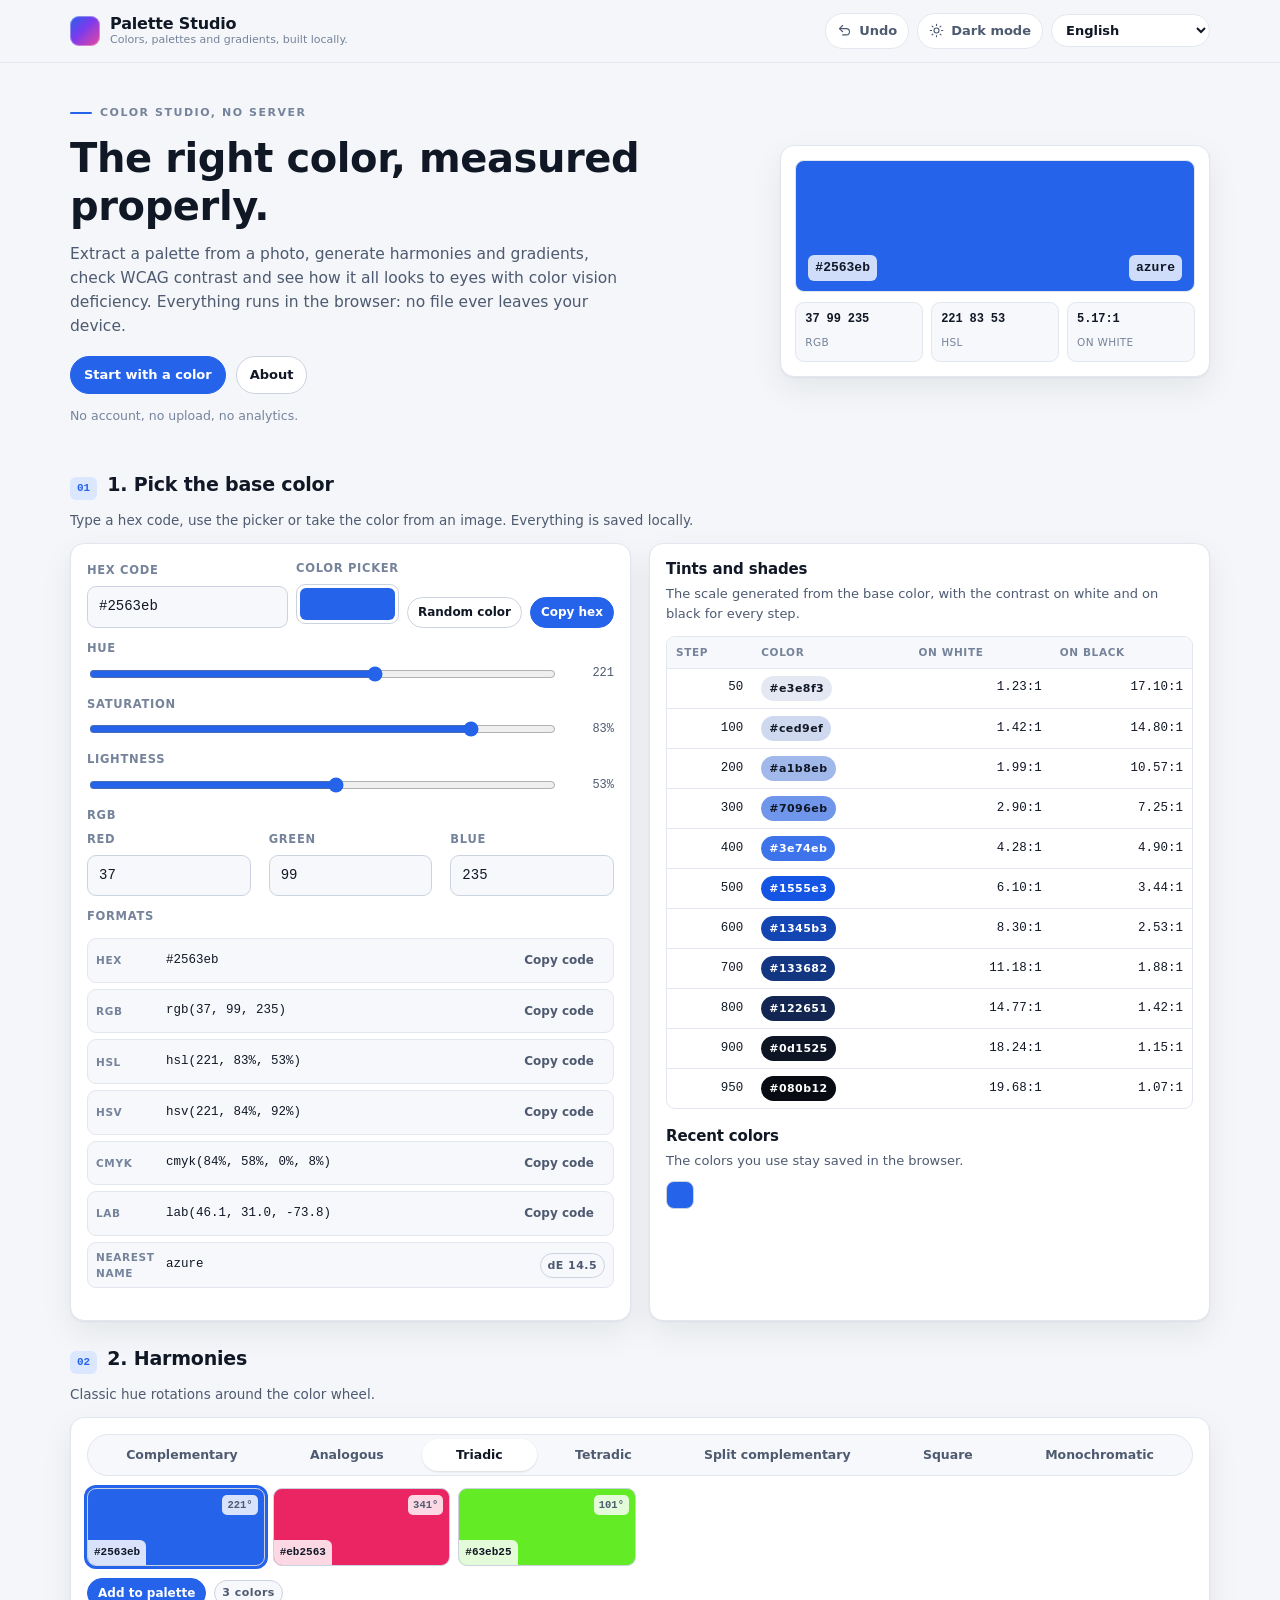
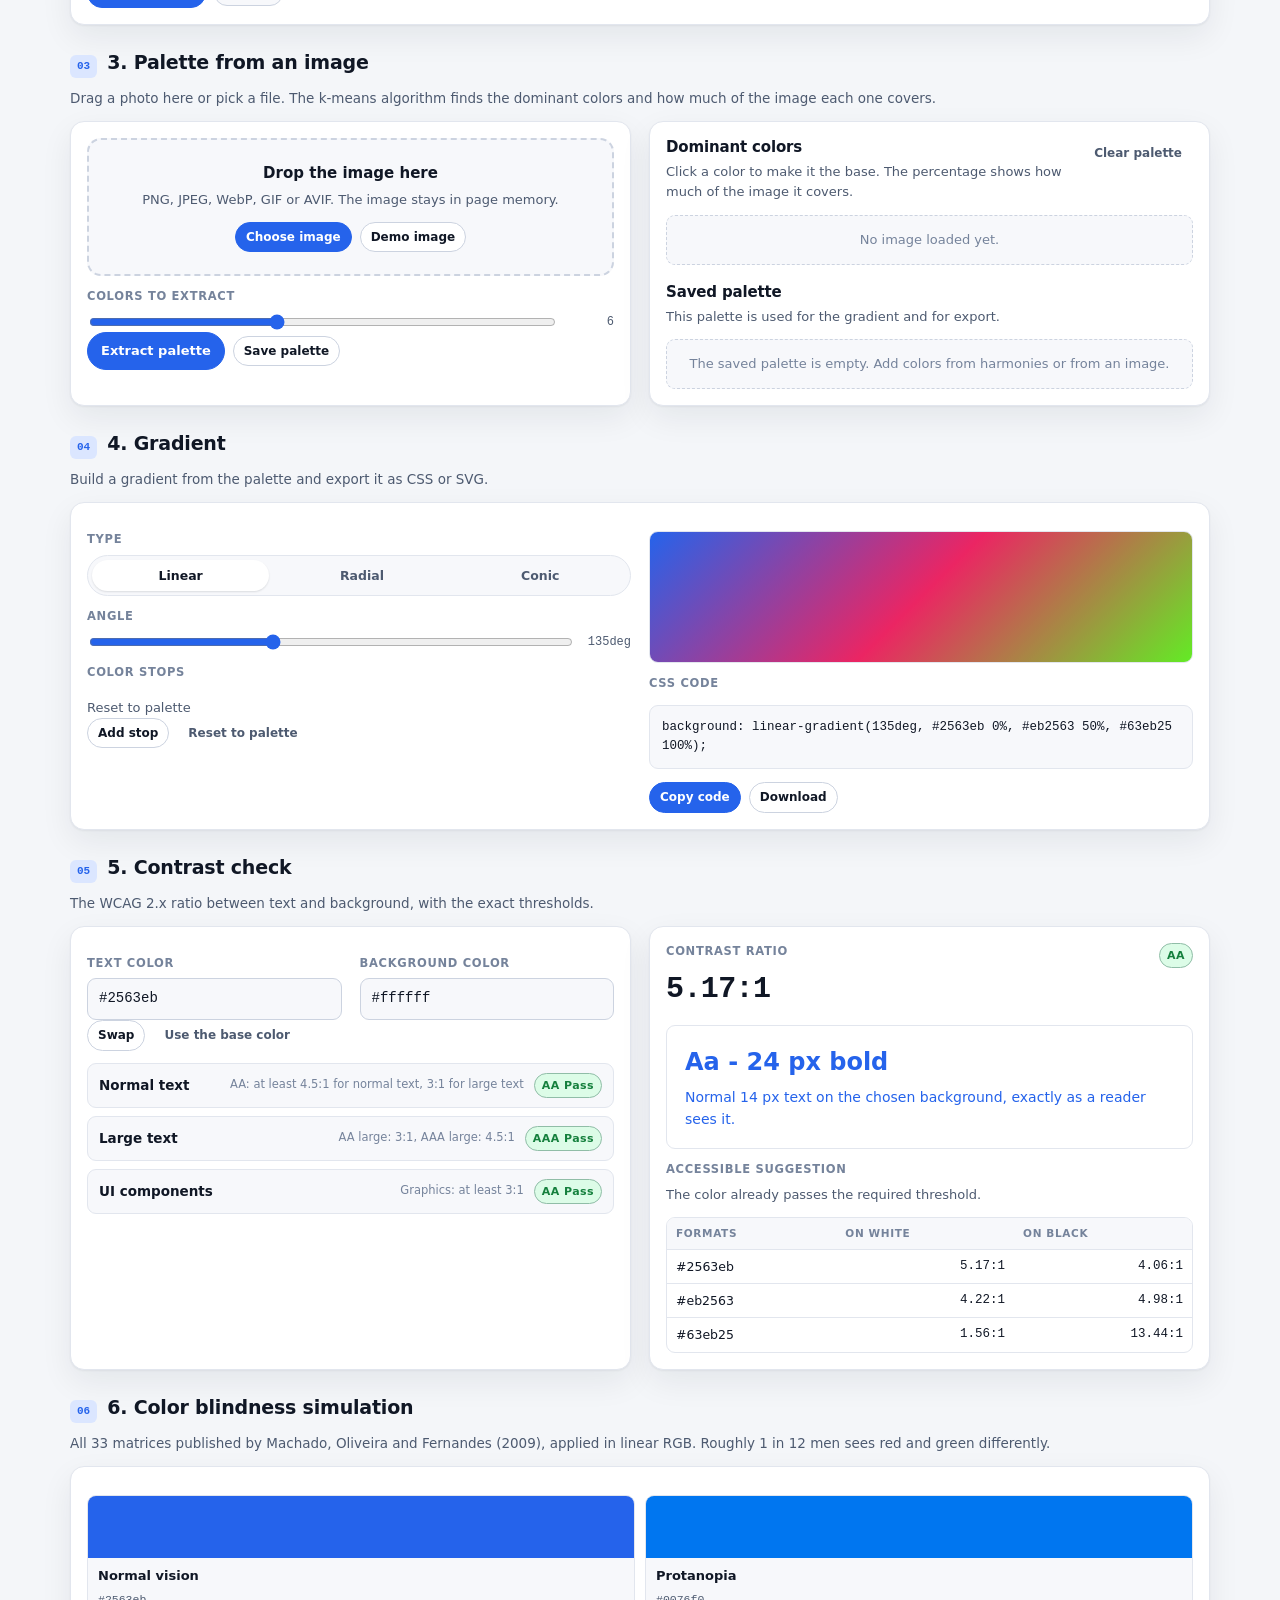
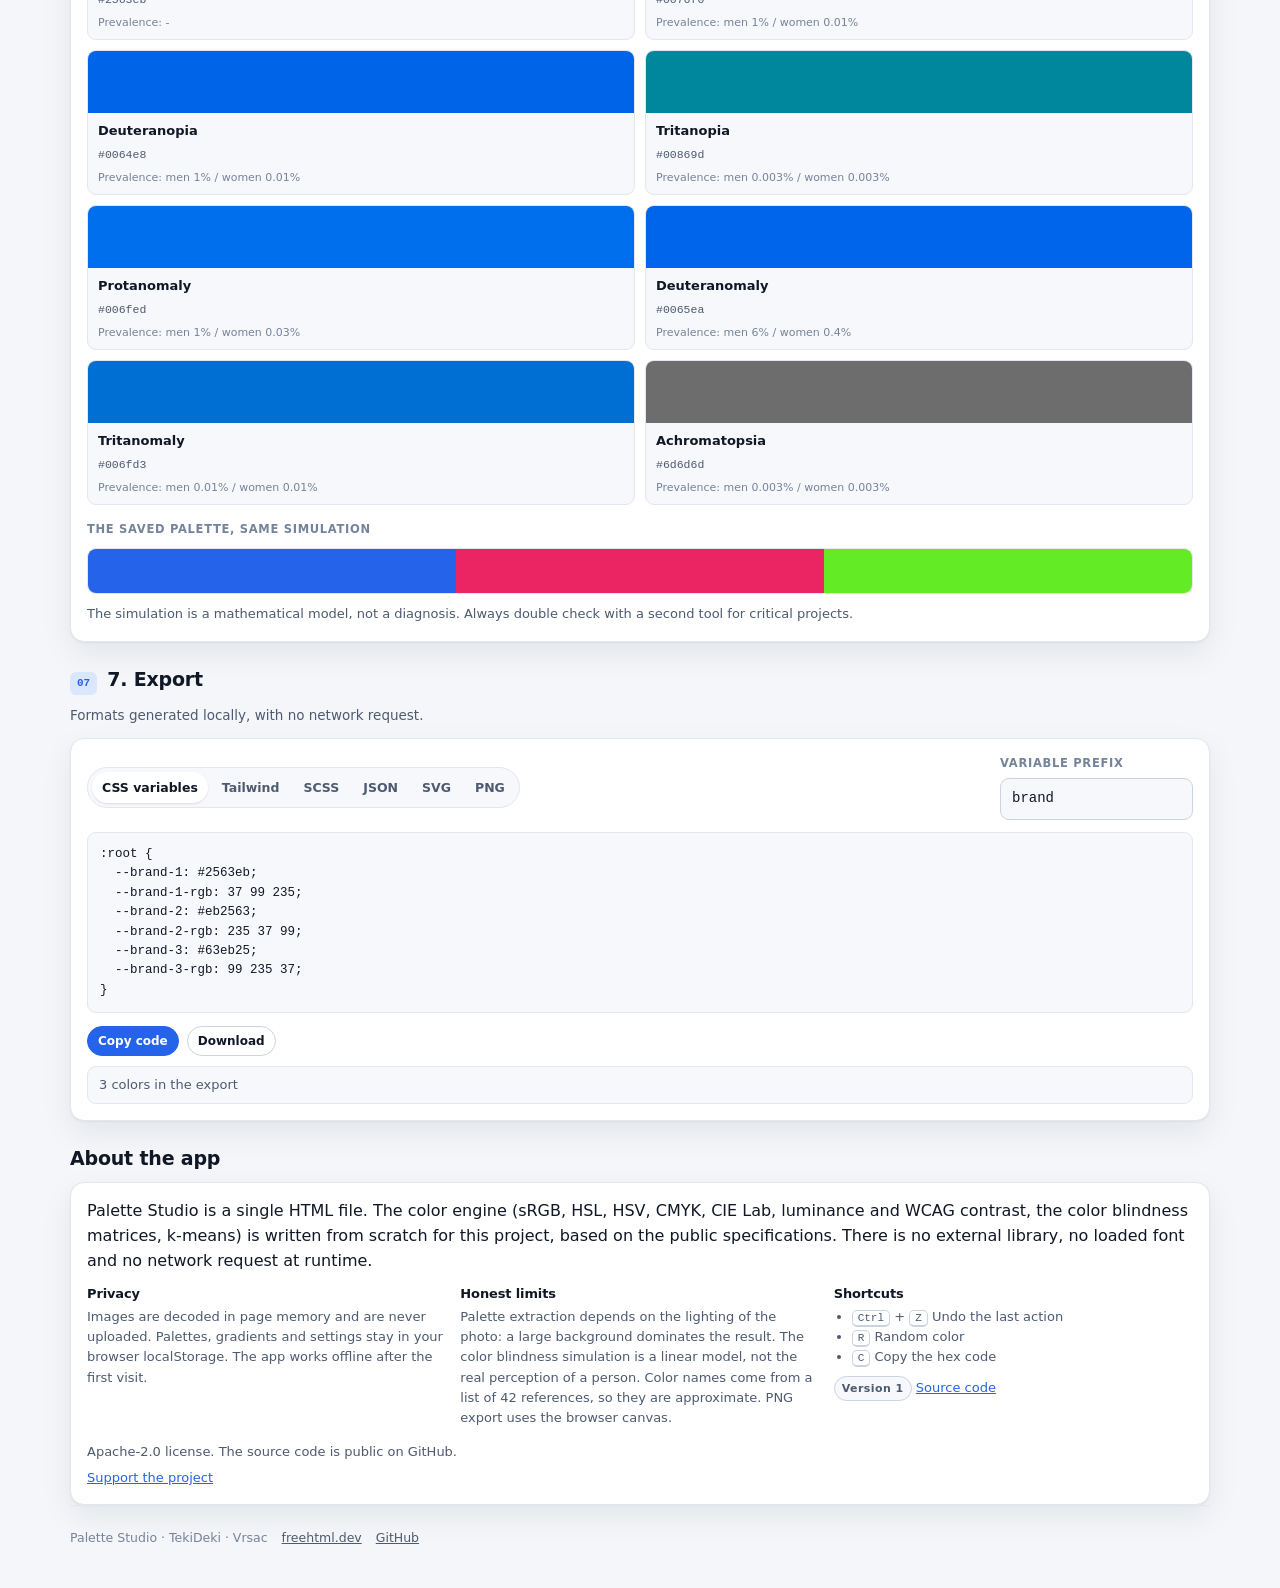
==== index.html @ e8753753 "Palette Studio: colour studio in a single HTML file Palette extraction from an image (seeded k-means" ====
<!doctype html>
<html lang="ro" class="theme-light">
<head>
<meta charset="utf-8">
<meta name="viewport" content="width=device-width, initial-scale=1">
<meta name="theme-color" content="#2563eb">
<meta name="color-scheme" content="light dark">
<meta name="description" content="Studio de culori offline: extragi paleta dintr-o fotografie, generezi armonii si gradiente, verifici contrastul WCAG si simulezi daltonismul. Nimic nu pleaca din browser.">
<meta name="author" content="Kristian Mario Miskovic (TekiDeki)">
<meta name="robots" content="index, follow">
<meta property="og:title" content="Palette Studio · TekiDeki">
<meta property="og:description" content="Palete din imagini, armonii, gradiente, contrast WCAG si simulare de daltonism. Un singur fisier HTML, fara server.">
<meta property="og:type" content="website">
<meta property="og:url" content="https://tekideki.github.io/Palette-Studio/">
<link rel="canonical" href="https://tekideki.github.io/Palette-Studio/">
<link rel="alternate" hreflang="ro" href="https://tekideki.github.io/Palette-Studio/?lang=ro">
<link rel="alternate" hreflang="en" href="https://tekideki.github.io/Palette-Studio/?lang=en">
<link rel="alternate" hreflang="sr-Latn" href="https://tekideki.github.io/Palette-Studio/?lang=sr-Latn">
<link rel="alternate" hreflang="sr-Cyrl" href="https://tekideki.github.io/Palette-Studio/?lang=sr-Cyrl">
<link rel="alternate" hreflang="x-default" href="https://tekideki.github.io/Palette-Studio/">
<link rel="manifest" href="manifest.json">
<link rel="icon" href="favicon.ico">
<link rel="apple-touch-icon" href="apple-touch-icon.png">
<title>Palette Studio · TekiDeki</title>
<style>/* Palette Studio · TekiDeki - styles
 * SPDX-License-Identifier: Apache-2.0
 * Copyright 2026 Kristian Mario Miskovic (TekiDeki)
 * No external font, no icon font, no CDN. Everything below is local.
 */

:root {
  --bg: #f4f6f9;
  --bg-alt: #ffffff;
  --panel: #ffffff;
  --panel-soft: #f7f8fb;
  --line: #e2e6ee;
  --line-strong: #ccd3e0;
  --text: #101725;
  --text-soft: #4d5a70;
  --text-muted: #75839b;
  --accent: #2563eb;
  --accent-soft: #dbe6ff;
  --accent-text: #ffffff;
  --ok: #15803d;
  --ok-bg: #dcfce7;
  --bad: #b91c1c;
  --bad-bg: #fee2e2;
  --warn: #92400e;
  --warn-bg: #fef3c7;
  --shadow: 0 1px 2px rgba(16, 23, 37, 0.05), 0 12px 32px rgba(16, 23, 37, 0.07);
  --radius: 14px;
  --radius-sm: 9px;
  --mono: ui-monospace, SFMono-Regular, Menlo, Consolas, "Liberation Mono", monospace;
  --checker: conic-gradient(#e9ecf2 25%, #ffffff 0 50%, #e9ecf2 0 75%, #ffffff 0);
  color-scheme: light;
}

.theme-dark {
  --bg: #0b1120;
  --bg-alt: #101728;
  --panel: #131c30;
  --panel-soft: #0f1729;
  --line: #23304a;
  --line-strong: #33415f;
  --text: #e9edf6;
  --text-soft: #b3bed2;
  --text-muted: #8894ab;
  --accent: #5b8bff;
  --accent-soft: #1d2b4d;
  --accent-text: #08101f;
  --ok: #4ade80;
  --ok-bg: #12291c;
  --bad: #fca5a5;
  --bad-bg: #31151a;
  --warn: #fcd34d;
  --warn-bg: #2c2313;
  --shadow: 0 1px 2px rgba(0, 0, 0, 0.4), 0 16px 40px rgba(0, 0, 0, 0.35);
  --checker: conic-gradient(#1c2438 25%, #232d45 0 50%, #1c2438 0 75%, #232d45 0);
  color-scheme: dark;
}

* { box-sizing: border-box; }

/* A bare [hidden] loses against any component rule that sets display, so the
 * attribute is made authoritative once, globally. */
[hidden] { display: none !important; }

html { scroll-behavior: smooth; }

body {
  margin: 0;
  background: var(--bg);
  color: var(--text);
  font-family: system-ui, -apple-system, "Segoe UI", Roboto, "Helvetica Neue", Arial, sans-serif;
  font-size: 16px;
  line-height: 1.55;
  -webkit-text-size-adjust: 100%;
}

h1, h2, h3, h4 { margin: 0; line-height: 1.2; letter-spacing: -0.01em; }

p { margin: 0; }

button, input, select, textarea { font: inherit; color: inherit; }

a { color: var(--accent); }

:focus-visible {
  outline: 3px solid var(--accent);
  outline-offset: 2px;
  border-radius: 6px;
}

.skip-link {
  position: absolute;
  left: -9999px;
  top: 0;
  z-index: 20;
  padding: 10px 16px;
  background: var(--accent);
  color: var(--accent-text);
  border-radius: 0 0 10px 0;
  text-decoration: none;
}

.skip-link:focus { left: 0; }

.wrap {
  width: 100%;
  max-width: 1180px;
  margin: 0 auto;
  padding: 0 20px;
}

/* ------------------------------------------------------------------ header */

.topbar {
  position: sticky;
  top: 0;
  z-index: 10;
  background: color-mix(in srgb, var(--bg) 88%, transparent);
  backdrop-filter: blur(10px);
  border-bottom: 1px solid var(--line);
}

.topbar-inner {
  display: flex;
  align-items: center;
  gap: 16px;
  min-height: 62px;
  padding: 10px 20px;
  max-width: 1180px;
  margin: 0 auto;
}

.brand {
  display: flex;
  align-items: center;
  gap: 10px;
  font-weight: 700;
  color: var(--text);
  text-decoration: none;
  letter-spacing: -0.01em;
}

.brand-mark {
  width: 30px;
  height: 30px;
  border-radius: 9px;
  background: linear-gradient(135deg, #2563eb, #7c3aed 45%, #ec4899);
  box-shadow: inset 0 0 0 1px rgba(255, 255, 255, 0.35);
  flex: none;
}

.brand-mark svg { display: none; }

.brand-text { display: flex; flex-direction: column; line-height: 1.15; }

.brand-tagline {
  font-size: 11px;
  font-weight: 500;
  color: var(--text-muted);
  letter-spacing: 0;
}

.topbar-actions {
  margin-left: auto;
  display: flex;
  align-items: center;
  gap: 8px;
  flex-wrap: wrap;
  justify-content: flex-end;
}

.icon-btn {
  display: inline-flex;
  align-items: center;
  gap: 7px;
  padding: 7px 11px;
  border: 1px solid var(--line);
  border-radius: 999px;
  background: var(--panel);
  cursor: pointer;
  font-size: 13px;
  font-weight: 600;
  color: var(--text-soft);
}

.icon-btn:hover { border-color: var(--line-strong); color: var(--text); }

.icon-btn svg { width: 15px; height: 15px; fill: none; stroke: currentColor; stroke-width: 1.8; stroke-linecap: round; stroke-linejoin: round; }

.theme-sun { display: none; }
.theme-moon { display: block; }
.theme-light .theme-sun { display: block; }
.theme-light .theme-moon { display: none; }

select, .select {
  padding: 7px 10px;
  border: 1px solid var(--line);
  border-radius: 999px;
  background: var(--panel);
  font-size: 13px;
  font-weight: 600;
  cursor: pointer;
}

/* -------------------------------------------------------------------- hero */

.hero {
  display: grid;
  grid-template-columns: minmax(0, 1.35fr) minmax(0, 0.85fr);
  gap: 28px;
  align-items: center;
  padding: 34px 0 22px;
}

.eyebrow {
  display: inline-flex;
  align-items: center;
  gap: 8px;
  font-size: 11px;
  font-weight: 700;
  letter-spacing: 0.14em;
  color: var(--text-muted);
  margin-bottom: 12px;
}

.eyebrow::before {
  content: "";
  width: 22px;
  height: 2px;
  border-radius: 2px;
  background: var(--accent);
}

.hero h1 { font-size: clamp(26px, 4vw, 40px); font-weight: 800; }

.hero-lede {
  margin-top: 12px;
  color: var(--text-soft);
  max-width: 56ch;
  font-size: 15.5px;
}

.hero-actions { margin-top: 18px; display: flex; gap: 10px; flex-wrap: wrap; }

.hero-note {
  margin-top: 12px;
  font-size: 12.5px;
  color: var(--text-muted);
}

.hero-card {
  border: 1px solid var(--line);
  border-radius: var(--radius);
  background: var(--panel);
  box-shadow: var(--shadow);
  padding: 14px;
}

.hero-swatch {
  height: 132px;
  border-radius: var(--radius-sm);
  background: var(--current, #2563eb);
  border: 1px solid var(--line);
  display: flex;
  align-items: flex-end;
  justify-content: space-between;
  padding: 10px 12px;
  font-family: var(--mono);
  font-size: 13px;
  font-weight: 600;
}

.hero-swatch span {
  background: color-mix(in srgb, var(--bg-alt) 78%, transparent);
  color: var(--text);
  padding: 3px 7px;
  border-radius: 6px;
}

.hero-meta {
  display: grid;
  grid-template-columns: repeat(3, minmax(0, 1fr));
  gap: 8px;
  margin-top: 10px;
}

.hero-meta div {
  border: 1px solid var(--line);
  border-radius: var(--radius-sm);
  background: var(--panel-soft);
  padding: 7px 9px;
}

.hero-meta b {
  display: block;
  font-family: var(--mono);
  font-size: 12px;
  white-space: nowrap;
  overflow: hidden;
  text-overflow: ellipsis;
  letter-spacing: -0.01em;
}

.hero-meta span { font-size: 10.5px; color: var(--text-muted); letter-spacing: 0.03em; text-transform: uppercase; }

/* ------------------------------------------------------------------ layout */

main { padding-bottom: 60px; }

.section-head {
  display: flex;
  align-items: baseline;
  gap: 10px;
  flex-wrap: wrap;
  margin: 26px 0 12px;
}

.section-head h2 { font-size: 19px; font-weight: 800; }

.section-head .step {
  font-family: var(--mono);
  font-size: 11px;
  font-weight: 700;
  color: var(--accent);
  background: var(--accent-soft);
  border-radius: 6px;
  padding: 3px 7px;
}

.section-head p { width: 100%; color: var(--text-soft); font-size: 13.5px; }

.grid { display: grid; gap: 18px; }

.grid-2 { grid-template-columns: repeat(2, minmax(0, 1fr)); }

.grid-3 { grid-template-columns: repeat(3, minmax(0, 1fr)); }

.panel {
  background: var(--panel);
  border: 1px solid var(--line);
  border-radius: var(--radius);
  box-shadow: var(--shadow);
  padding: 16px;
}

.panel h3 { font-size: 15px; font-weight: 800; }

.hint { color: var(--text-soft); font-size: 13px; margin-top: 6px; }

.panel-head {
  display: flex;
  align-items: flex-start;
  justify-content: space-between;
  gap: 12px;
  margin-bottom: 10px;
}

/* ---------------------------------------------------------------- controls */

.field { margin-top: 12px; }

.field-label {
  display: block;
  font-size: 11.5px;
  font-weight: 700;
  letter-spacing: 0.06em;
  text-transform: uppercase;
  color: var(--text-muted);
  margin-bottom: 6px;
}

.text-input {
  width: 100%;
  padding: 9px 11px;
  border: 1px solid var(--line-strong);
  border-radius: var(--radius-sm);
  background: var(--panel-soft);
  font-family: var(--mono);
  font-size: 14px;
}

.text-input.invalid { border-color: var(--bad); background: var(--bad-bg); }

.row { display: flex; gap: 8px; flex-wrap: wrap; align-items: center; }

.btn {
  display: inline-flex;
  align-items: center;
  justify-content: center;
  gap: 7px;
  padding: 8px 13px;
  border-radius: 999px;
  border: 1px solid var(--line-strong);
  background: var(--panel);
  color: var(--text);
  font-size: 13px;
  font-weight: 700;
  cursor: pointer;
  text-decoration: none;
  white-space: nowrap;
}

.btn:hover { border-color: var(--accent); color: var(--accent); }

.btn-primary { background: var(--accent); border-color: var(--accent); color: var(--accent-text); }

.btn-primary:hover { background: color-mix(in srgb, var(--accent) 88%, black); color: var(--accent-text); }

.btn-quiet { background: transparent; border-color: transparent; color: var(--text-soft); }

.btn-quiet:hover { background: var(--panel-soft); color: var(--text); }

.btn[disabled] { opacity: 0.45; cursor: not-allowed; }

.btn-sm { padding: 5px 10px; font-size: 12px; }

input[type="range"] {
  width: 100%;
  accent-color: var(--accent);
  cursor: pointer;
}

input[type="color"] {
  inline-size: 100%;
  block-size: 40px;
  padding: 0;
  border: 1px solid var(--line-strong);
  border-radius: var(--radius-sm);
  background: none;
  cursor: pointer;
}

input[type="color"]::-webkit-color-swatch-wrapper { padding: 3px; }
input[type="color"]::-webkit-color-swatch { border: none; border-radius: 6px; }

.range-row { display: grid; grid-template-columns: 1fr auto; gap: 8px; align-items: center; }

.range-value {
  font-family: var(--mono);
  font-size: 12px;
  color: var(--text-soft);
  min-width: 52px;
  text-align: right;
}

.segmented {
  display: flex;
  gap: 4px;
  padding: 4px;
  border: 1px solid var(--line);
  border-radius: 999px;
  background: var(--panel-soft);
  flex-wrap: wrap;
}

.segmented button {
  flex: 1 1 auto;
  padding: 6px 10px;
  border: none;
  border-radius: 999px;
  background: transparent;
  color: var(--text-soft);
  font-size: 12.5px;
  font-weight: 700;
  cursor: pointer;
  white-space: nowrap;
}

.segmented button[aria-pressed="true"] {
  background: var(--panel);
  color: var(--text);
  box-shadow: 0 1px 2px rgba(16, 23, 37, 0.12);
}

.theme-dark .segmented button[aria-pressed="true"] { background: var(--accent-soft); color: var(--accent); }

/* ------------------------------------------------------------------ colors */

.hex-row { display: grid; grid-template-columns: 1fr auto auto; gap: 8px; align-items: end; }

.chip-row { display: flex; flex-wrap: wrap; gap: 8px; margin-top: 12px; align-items: stretch; }

.swatch {
  position: relative;
  flex: 0 0 auto;
  width: calc((100% - 40px) / 6);
  min-width: 84px;
  min-height: 78px;
  border: 1px solid var(--line-strong);
  border-radius: var(--radius-sm);
  background: var(--swatch, #ccc);
  cursor: pointer;
  padding: 0;
  display: flex;
  flex-direction: column;
  justify-content: flex-end;
  text-align: left;
  overflow: hidden;
}

@media (max-width: 700px) {
  .swatch { width: calc((100% - 24px) / 4); min-width: 0; }
}

.swatch.is-active { box-shadow: 0 0 0 3px var(--accent); }

.swatch-label {
  font-family: var(--mono);
  font-size: 11px;
  font-weight: 700;
  padding: 4px 6px;
  background: color-mix(in srgb, var(--bg-alt) 82%, transparent);
  color: var(--text);
  border-radius: 0 6px 0 0;
  align-self: flex-start;
  word-break: break-all;
}

.swatch-meta {
  position: absolute;
  top: 6px;
  right: 6px;
  font-size: 10.5px;
  font-weight: 700;
  font-family: var(--mono);
  padding: 2px 5px;
  border-radius: 5px;
  background: color-mix(in srgb, var(--bg-alt) 82%, transparent);
  color: var(--text-soft);
}

.formats { display: grid; gap: 6px; margin-top: 12px; }

.format-row {
  display: grid;
  grid-template-columns: 62px minmax(0, 1fr) auto;
  gap: 8px;
  align-items: center;
  padding: 6px 8px;
  border: 1px solid var(--line);
  border-radius: var(--radius-sm);
  background: var(--panel-soft);
}

.format-row dt {
  font-size: 10.5px;
  font-weight: 800;
  letter-spacing: 0.06em;
  text-transform: uppercase;
  color: var(--text-muted);
}

.format-row dd {
  margin: 0;
  font-family: var(--mono);
  font-size: 12.5px;
  word-break: break-all;
}

.history { display: flex; flex-wrap: wrap; gap: 6px; margin-top: 10px; }

.history button {
  width: 28px;
  height: 28px;
  border-radius: 8px;
  border: 1px solid var(--line-strong);
  background: var(--swatch, #ccc);
  cursor: pointer;
  padding: 0;
}

.empty {
  border: 1px dashed var(--line-strong);
  border-radius: var(--radius-sm);
  padding: 14px;
  color: var(--text-muted);
  font-size: 13px;
  text-align: center;
  background: var(--panel-soft);
}

/* -------------------------------------------------------------------- drop */

.drop {
  border: 2px dashed var(--line-strong);
  border-radius: var(--radius);
  padding: 22px 16px;
  text-align: center;
  background: var(--panel-soft);
  transition: border-color 0.15s ease, background 0.15s ease;
}

.drop.is-over { border-color: var(--accent); background: var(--accent-soft); }

.drop-title { font-weight: 800; font-size: 15px; }

.drop-hint { color: var(--text-soft); font-size: 13px; margin-top: 4px; }

.drop-actions { margin-top: 12px; display: flex; gap: 8px; justify-content: center; flex-wrap: wrap; }

.source-preview {
  margin-top: 12px;
  border: 1px solid var(--line);
  border-radius: var(--radius-sm);
  overflow: hidden;
  background: var(--checker) 0 0 / 16px 16px;
  max-height: 220px;
}

.source-preview img { display: block; width: 100%; height: auto; max-height: 220px; object-fit: contain; }

/* ------------------------------------------------------------------ status */

.status {
  display: flex;
  align-items: center;
  gap: 8px;
  margin-top: 10px;
  padding: 8px 11px;
  border-radius: var(--radius-sm);
  border: 1px solid var(--line);
  background: var(--panel-soft);
  font-size: 13px;
  color: var(--text-soft);
}

.status.ok { border-color: color-mix(in srgb, var(--ok) 45%, var(--line)); background: var(--ok-bg); color: var(--ok); }

.status.error { border-color: color-mix(in srgb, var(--bad) 45%, var(--line)); background: var(--bad-bg); color: var(--bad); }

.status[hidden] { display: none; }

.badge {
  display: inline-flex;
  align-items: center;
  font-size: 11px;
  font-weight: 800;
  letter-spacing: 0.04em;
  padding: 3px 7px;
  border-radius: 999px;
  border: 1px solid var(--line-strong);
  background: var(--panel-soft);
  color: var(--text-soft);
  white-space: nowrap;
}

.badge.pass { background: var(--ok-bg); color: var(--ok); border-color: color-mix(in srgb, var(--ok) 40%, var(--line)); }

.badge.fail { background: var(--bad-bg); color: var(--bad); border-color: color-mix(in srgb, var(--bad) 40%, var(--line)); }

/* ---------------------------------------------------------------- contrast */

.contrast-demo {
  margin-top: 12px;
  border-radius: var(--radius-sm);
  border: 1px solid var(--line);
  padding: 18px;
  background: var(--demo-bg, #ffffff);
  color: var(--demo-fg, #101725);
}

.contrast-demo .big { font-size: 24px; font-weight: 800; }

.contrast-demo .small { font-size: 14px; margin-top: 6px; }

.contrast-ratio {
  font-family: var(--mono);
  font-size: 30px;
  font-weight: 800;
  letter-spacing: -0.02em;
}

.contrast-tests { display: grid; gap: 8px; margin-top: 12px; }

.contrast-test {
  display: grid;
  grid-template-columns: minmax(0, 1fr) auto auto;
  gap: 10px;
  align-items: center;
  padding: 9px 11px;
  border: 1px solid var(--line);
  border-radius: var(--radius-sm);
  background: var(--panel-soft);
}

.contrast-test b { font-size: 13.5px; }

.contrast-test small { display: block; color: var(--text-muted); font-size: 11.5px; }

.contrast-scale {
  margin-top: 12px;
  border: 1px solid var(--line);
  border-radius: var(--radius-sm);
  overflow: hidden;
}

.contrast-scale table { width: 100%; border-collapse: collapse; font-size: 12.5px; }

.contrast-scale th, .contrast-scale td { padding: 7px 9px; text-align: left; border-bottom: 1px solid var(--line); }

.contrast-scale th { background: var(--panel-soft); font-size: 10.5px; text-transform: uppercase; letter-spacing: 0.06em; color: var(--text-muted); }

.contrast-scale td.num { font-family: var(--mono); text-align: right; }

.contrast-scale tr:last-child td { border-bottom: none; }

/* --------------------------------------------------------------------- cvd */

.cvd-grid { display: grid; grid-template-columns: repeat(2, minmax(0, 1fr)); gap: 10px; margin-top: 12px; }

.cvd-item {
  border: 1px solid var(--line);
  border-radius: var(--radius-sm);
  overflow: hidden;
  background: var(--panel-soft);
}

.cvd-swatch { height: 62px; background: var(--cvd, #ccc); }

.cvd-body { padding: 8px 10px; }

.cvd-body b { display: block; font-size: 13px; }

.cvd-body span { font-family: var(--mono); font-size: 11.5px; color: var(--text-soft); }

.cvd-body em { display: block; font-style: normal; font-size: 11px; color: var(--text-muted); margin-top: 3px; }

.cvd-strip { display: flex; height: 46px; border-radius: var(--radius-sm); overflow: hidden; border: 1px solid var(--line); margin-top: 10px; }

.cvd-strip div { flex: 1 1 0; }

/* ---------------------------------------------------------------- gradient */

.gradient-preview {
  height: 132px;
  border-radius: var(--radius-sm);
  border: 1px solid var(--line);
  margin-top: 12px;
  background: var(--gradient, linear-gradient(135deg, #2563eb, #7c3aed));
}

.stop-list { display: grid; gap: 6px; margin-top: 10px; }

.stop-row {
  display: grid;
  grid-template-columns: 34px minmax(0, 1fr) 92px auto;
  gap: 8px;
  align-items: center;
  padding: 6px 8px;
  border: 1px solid var(--line);
  border-radius: var(--radius-sm);
  background: var(--panel-soft);
}

.stop-chip {
  width: 30px;
  height: 30px;
  border-radius: 8px;
  border: 1px solid var(--line-strong);
  background: var(--swatch, #ccc);
  padding: 0;
  cursor: pointer;
}

.stop-hex { font-family: var(--mono); font-size: 12px; word-break: break-all; }

/* ------------------------------------------------------------------ export */

.export-tabs { display: flex; gap: 4px; flex-wrap: wrap; }

.code {
  margin-top: 12px;
  border: 1px solid var(--line);
  border-radius: var(--radius-sm);
  background: var(--panel-soft);
  padding: 12px;
  font-family: var(--mono);
  font-size: 12.5px;
  white-space: pre-wrap;
  word-break: break-word;
  max-height: 300px;
  overflow: auto;
  color: var(--text);
}

/* ------------------------------------------------------------------- about */

.about-grid { display: grid; grid-template-columns: repeat(3, minmax(0, 1fr)); gap: 14px; margin-top: 12px; }

.about-block h4 { font-size: 13px; font-weight: 800; margin-bottom: 6px; }

.about-block p, .about-block li { font-size: 13px; color: var(--text-soft); }

.about-block ul { margin: 0; padding-left: 18px; }

.kbd {
  font-family: var(--mono);
  font-size: 11px;
  border: 1px solid var(--line-strong);
  border-bottom-width: 2px;
  border-radius: 5px;
  padding: 1px 5px;
  background: var(--panel);
}

/* ------------------------------------------------------------------ footer */

.foot {
  border-top: 1px solid var(--line);
  padding: 22px 0 40px;
  color: var(--text-muted);
  font-size: 12.5px;
  display: flex;
  gap: 14px;
  flex-wrap: wrap;
  align-items: center;
}

.foot a { color: var(--text-soft); }

/* ------------------------------------------------------------- responsive */

@media (max-width: 940px) {
  .hero { grid-template-columns: minmax(0, 1fr); padding-top: 24px; }
  .grid-3, .about-grid { grid-template-columns: minmax(0, 1fr); }
  .cvd-grid { grid-template-columns: minmax(0, 1fr); }
}

@media (max-width: 700px) {
  .grid-2 { grid-template-columns: minmax(0, 1fr); }
  .brand-tagline { display: none; }
  .hex-row { grid-template-columns: 1fr; }
  .hero-meta { grid-template-columns: repeat(2, minmax(0, 1fr)); }
  .contrast-test { grid-template-columns: minmax(0, 1fr) auto; }
  .stop-row { grid-template-columns: 34px minmax(0, 1fr) auto; }
  .wrap, .topbar-inner { padding-left: 14px; padding-right: 14px; }
}

@media (prefers-reduced-motion: reduce) {
  html { scroll-behavior: auto; }
  *, *::before, *::after {
    animation-duration: 0.001ms !important;
    animation-iteration-count: 1 !important;
    transition-duration: 0.001ms !important;
  }
}

@media print {
  .topbar, .hero-actions, .drop, .foot { display: none; }
  .panel { box-shadow: none; break-inside: avoid; }
}

/* ------------------------------------------------------- a11y + notificari */

.sr-only {
  position: absolute;
  width: 1px;
  height: 1px;
  padding: 0;
  margin: -1px;
  overflow: hidden;
  clip: rect(0 0 0 0);
  white-space: nowrap;
  border: 0;
}

.toast {
  position: fixed;
  left: 50%;
  bottom: 24px;
  transform: translateX(-50%);
  z-index: 30;
  max-width: min(92vw, 460px);
  padding: 10px 16px;
  border-radius: 999px;
  border: 1px solid var(--line-strong);
  background: var(--panel);
  color: var(--text);
  box-shadow: var(--shadow);
  font-size: 13.5px;
  font-weight: 600;
  text-align: center;
}

.toast.ok { border-color: color-mix(in srgb, var(--ok) 50%, var(--line)); background: var(--ok-bg); color: var(--ok); }

.toast.error { border-color: color-mix(in srgb, var(--bad) 50%, var(--line)); background: var(--bad-bg); color: var(--bad); }

.toast[hidden] { display: none; }</style>
<script>try{if(localStorage.getItem('tekideki-palette-theme')==='dark'){document.documentElement.classList.remove('theme-light');document.documentElement.classList.add('theme-dark');}}catch(e){}</script>
</head>
<body>
<a class="skip-link" href="#main" data-i18n="skipToContent">Sari la continut</a>

<header class="topbar">
  <div class="topbar-inner">
    <a class="brand" href="#main">
      <span class="brand-mark" aria-hidden="true"></span>
      <span class="brand-text">
        <span data-i18n="appName">Palette Studio</span>
        <span class="brand-tagline" data-i18n="tagline">Culori, palete si gradiente, facute local.</span>
      </span>
    </a>
    <div class="topbar-actions">
      <button id="undoBtn" class="icon-btn" type="button" disabled>
        <svg viewBox="0 0 24 24" aria-hidden="true"><path d="M9 14 4 9l5-5"/><path d="M4 9h11a5 5 0 0 1 0 10H9"/></svg>
        <span data-i18n="undo">Anuleaza</span>
      </button>
      <button id="themeBtn" class="icon-btn" type="button" aria-pressed="false">
        <svg class="theme-moon" viewBox="0 0 24 24" aria-hidden="true"><path d="M20 14.5A8.5 8.5 0 0 1 9.5 4a8.5 8.5 0 1 0 10.5 10.5Z"/></svg>
        <svg class="theme-sun" viewBox="0 0 24 24" aria-hidden="true"><circle cx="12" cy="12" r="4"/><path d="M12 2v2m0 16v2M4.9 4.9l1.4 1.4m11.4 11.4 1.4 1.4M2 12h2m16 0h2M4.9 19.1l1.4-1.4m11.4-11.4 1.4-1.4"/></svg>
        <span id="themeLabel" data-i18n="themeDark">Tema inchisa</span>
      </button>
      <label class="sr-only" for="langSelect" data-i18n="language">Limba interfetei</label>
      <select id="langSelect" aria-label="Interface language">
        <option value="ro" data-base="Română">Română</option>
        <option value="en" data-base="English">English</option>
        <option value="sr-latn" data-base="Srpski (latinica)">Srpski (latinica)</option>
        <option value="sr-cyrl" data-base="Srpski (ćirilica)">Srpski (ćirilica)</option>
      </select>
    </div>
  </div>
</header>

<div class="wrap">
  <section class="hero">
    <div>
      <span class="eyebrow" data-i18n="eyebrow">STUDIO DE CULORI, FARA SERVER</span>
      <h1 data-i18n="heroTitle">Culoarea potrivita, masurata corect.</h1>
      <p class="hero-lede" data-i18n="heroSubtitle">Extragi o paleta dintr-o fotografie, generezi armonii si gradiente, verifici contrastul WCAG si vezi cum arata totul pentru ochii cu daltonism. Totul ruleaza in browser: niciun fisier nu pleaca de pe dispozitivul tau.</p>
      <div class="hero-actions">
        <a class="btn btn-primary" href="#sec-color" data-i18n="heroCta">Incepe cu o culoare</a>
        <a class="btn" href="#sec-about" data-i18n="secAbout">Despre</a>
      </div>
      <p class="hero-note" data-i18n="heroPrivacy">Fara cont, fara incarcare, fara analytics.</p>
    </div>
    <div class="hero-card">
      <div id="heroSwatch" class="hero-swatch"><span id="heroHex">#2563eb</span><span id="heroName">azuriu</span></div>
      <div class="hero-meta">
        <div><b id="metaRgb">rgb(37, 99, 235)</b><span>RGB</span></div>
        <div><b id="metaHsl">hsl(221, 83%, 53%)</b><span>HSL</span></div>
        <div><b id="metaContrast">5.17:1</b><span data-i18n="contrastOnWhiteShort">pe alb</span></div>
      </div>
    </div>
  </section>
</div>

<main id="main" class="wrap">
  <div id="toast" class="toast" role="status" aria-live="polite" hidden></div>

  <!-- 1. culoare de baza -->
  <div class="section-head" id="sec-color">
    <span class="step">01</span>
    <h2 data-i18n="colorTitle">1. Alege culoarea de baza</h2>
    <p data-i18n="colorHint">Scrie un cod hex, foloseste selectorul sau ia culoarea dintr-o imagine. Totul se salveaza local.</p>
  </div>
  <div class="grid grid-2">
    <section class="panel">
      <div class="hex-row">
        <div>
          <label class="field-label" for="hexInput" data-i18n="hexLabel">Cod hex</label>
          <input id="hexInput" class="text-input" type="text" value="#2563eb" spellcheck="false" autocomplete="off" aria-describedby="hexError">
        </div>
        <div>
          <span class="field-label" data-i18n="pickColor">Selector de culoare</span>
          <input id="colorPicker" type="color" value="#2563eb" aria-label="Color picker">
        </div>
        <div class="row">
          <button id="randomBtn" class="btn btn-sm" type="button" data-i18n="randomColor">Culoare aleatoare</button>
          <button id="copyHexBtn" class="btn btn-sm btn-primary" type="button" data-i18n="copyHex">Copiaza hex</button>
        </div>
      </div>
      <p id="hexError" class="status error" role="alert" hidden></p>

      <div class="field">
        <label class="field-label" for="rangeH" data-i18n="h">Nuanta</label>
        <div class="range-row"><input id="rangeH" type="range" min="0" max="359" step="1" value="221"><span class="range-value" id="valueH">221</span></div>
      </div>
      <div class="field">
        <label class="field-label" for="rangeS" data-i18n="s">Saturatie</label>
        <div class="range-row"><input id="rangeS" type="range" min="0" max="100" step="1" value="83"><span class="range-value" id="valueS">83%</span></div>
      </div>
      <div class="field">
        <label class="field-label" for="rangeL" data-i18n="l">Luminozitate</label>
        <div class="range-row"><input id="rangeL" type="range" min="0" max="100" step="1" value="53"><span class="range-value" id="valueL">53%</span></div>
      </div>

      <div class="field">
        <span class="field-label">RGB</span>
        <div class="grid grid-3">
          <div><label class="field-label" for="inputR" data-i18n="rLabel">Rosu</label><input id="inputR" class="text-input" type="number" min="0" max="255" value="37"></div>
          <div><label class="field-label" for="inputG" data-i18n="gLabel">Verde</label><input id="inputG" class="text-input" type="number" min="0" max="255" value="99"></div>
          <div><label class="field-label" for="inputB" data-i18n="bLabel">Albastru</label><input id="inputB" class="text-input" type="number" min="0" max="255" value="235"></div>
        </div>
      </div>

      <div class="field">
        <span class="field-label" data-i18n="formatsTitle">Formate</span>
        <dl class="formats">
          <div class="format-row"><dt>HEX</dt><dd id="fmtHex">#2563eb</dd><td><button class="btn btn-sm btn-quiet" type="button" data-copy="#fmtHex" data-i18n="copyCode">Copiaza codul</button></td></div>
          <div class="format-row"><dt>RGB</dt><dd id="fmtRgb">rgb(37, 99, 235)</dd><td><button class="btn btn-sm btn-quiet" type="button" data-copy="#fmtRgb" data-i18n="copyCode">Copiaza codul</button></td></div>
          <div class="format-row"><dt>HSL</dt><dd id="fmtHsl">hsl(221, 83%, 53%)</dd><td><button class="btn btn-sm btn-quiet" type="button" data-copy="#fmtHsl" data-i18n="copyCode">Copiaza codul</button></td></div>
          <div class="format-row"><dt>HSV</dt><dd id="fmtHsv">hsv(221, 84%, 92%)</dd><td><button class="btn btn-sm btn-quiet" type="button" data-copy="#fmtHsv" data-i18n="copyCode">Copiaza codul</button></td></div>
          <div class="format-row"><dt>CMYK</dt><dd id="fmtCmyk">cmyk(84%, 58%, 0%, 8%)</dd><td><button class="btn btn-sm btn-quiet" type="button" data-copy="#fmtCmyk" data-i18n="copyCode">Copiaza codul</button></td></div>
          <div class="format-row"><dt>LAB</dt><dd id="fmtLab">lab(48.5, 40.1, -74.2)</dd><td><button class="btn btn-sm btn-quiet" type="button" data-copy="#fmtLab" data-i18n="copyCode">Copiaza codul</button></td></div>
          <div class="format-row"><dt data-i18n="nearestName">Cel mai apropiat nume</dt><dd id="fmtName">azuriu</dd><td><span class="badge" id="fmtNameDelta">dE 14.5</span></td></div>
        </dl>
      </div>
    </section>

    <section class="panel">
      <div class="panel-head">
        <div>
          <h3 data-i18n="tintShadeTitle">Nuante si umbre</h3>
          <p class="hint" data-i18n="tintShadeHint">Scala generata din culoarea de baza, cu contrastul pe alb si pe negru pentru fiecare treapta.</p>
        </div>
      </div>
      <div id="shadeList" class="contrast-scale"></div>

      <div class="panel-head" style="margin-top:18px">
        <div>
          <h3 data-i18n="historyTitle">Ultimele culori</h3>
          <p class="hint" data-i18n="historyHint">Culorile folosite raman salvate in browser.</p>
        </div>
      </div>
      <div id="historyList" class="history"></div>
      <p id="historyEmpty" class="empty" data-i18n="historyEmpty">Culorile folosite apar aici.</p>
    </section>
  </div>

  <!-- 2. armonii -->
  <div class="section-head" id="sec-harmony">
    <span class="step">02</span>
    <h2 data-i18n="harmonyTitle">2. Armonii</h2>
    <p data-i18n="harmonyHint">Reguli clasice de rotire a nuantei in jurul cercului de culori.</p>
  </div>
  <section class="panel">
    <div id="harmonyTabs" class="segmented" role="group" aria-label="Harmony scheme"></div>
    <div id="harmonySwatches" class="chip-row"></div>
    <div class="row" style="margin-top:12px">
      <button id="harmonyAddBtn" class="btn btn-primary btn-sm" type="button" data-i18n="harmonyAdd">Adauga in paleta</button>
      <span class="badge" id="harmonyBadge">3 culori</span>
    </div>
  </section>

  <!-- 3. paleta din imagine -->
  <div class="section-head" id="sec-palette">
    <span class="step">03</span>
    <h2 data-i18n="paletteTitle">3. Paleta dintr-o imagine</h2>
    <p data-i18n="paletteHint">Trage o fotografie aici sau alege un fisier. Algoritmul k-means gaseste culorile dominante si cat la suta din imagine ocupa fiecare.</p>
  </div>
  <div class="grid grid-2">
    <section class="panel">
      <div id="dropZone" class="drop">
        <p class="drop-title" data-i18n="paletteDropTitle">Trage imaginea aici</p>
        <p class="drop-hint" data-i18n="paletteDropHint">PNG, JPEG, WebP, GIF sau AVIF. Imaginea ramane in memoria paginii.</p>
        <div class="drop-actions">
          <label class="btn btn-primary btn-sm" for="imageInput" data-i18n="paletteChoose">Alege imagine</label>
          <button id="demoImageBtn" class="btn btn-sm" type="button" data-i18n="paletteDemo">Imagine demonstrativa</button>
        </div>
      </div>
      <input id="imageInput" type="file" accept="image/*" hidden>
      <div class="field">
        <label class="field-label" for="paletteK" data-i18n="paletteColors">Culori extrase</label>
        <div class="range-row"><input id="paletteK" type="range" min="2" max="12" step="1" value="6"><span class="range-value" id="paletteKValue">6</span></div>
      </div>
      <div class="row">
        <button id="extractBtn" class="btn btn-primary" type="button" data-i18n="paletteExtract">Extrage paleta</button>
        <button id="paletteUseBtn" class="btn btn-sm" type="button" data-i18n="paletteSave">Salveaza paleta</button>
      </div>
      <p id="paletteStatus" class="status" role="status" hidden></p>
      <div id="sourcePreview" class="source-preview" hidden><img id="sourceImage" alt=""></div>
    </section>

    <section class="panel">
      <div class="panel-head">
        <div>
          <h3 data-i18n="paletteResultTitle">Culori dominante</h3>
          <p class="hint" data-i18n="paletteResultHint">Apasa o culoare ca sa devina baza. Procentajul arata cat ocupa in imagine.</p>
        </div>
        <button id="paletteClearBtn" class="btn btn-sm btn-quiet" type="button" data-i18n="paletteClear">Goleste paleta</button>
      </div>
      <div id="extractedSwatches" class="chip-row"></div>
      <p id="extractedEmpty" class="empty" data-i18n="paletteEmpty">Nicio imagine incarcata inca.</p>

      <div class="panel-head" style="margin-top:18px">
        <div>
          <h3 data-i18n="savedTitle">Paleta salvata</h3>
          <p class="hint" data-i18n="savedHint">Aceasta paleta este folosita pentru gradient si pentru export.</p>
        </div>
      </div>
      <div id="savedSwatches" class="chip-row"></div>
      <p id="savedEmpty" class="empty" data-i18n="savedEmpty">Paleta salvata este goala. Adauga culori din armonii sau din imagine.</p>
    </section>
  </div>

  <!-- 4. gradient -->
  <div class="section-head" id="sec-gradient">
    <span class="step">04</span>
    <h2 data-i18n="gradientTitle">4. Gradient</h2>
    <p data-i18n="gradientHint">Construieste un gradient din paleta si exporta-l ca CSS sau SVG.</p>
  </div>
  <section class="panel">
    <div class="grid grid-2">
      <div>
        <div class="field">
          <span class="field-label" data-i18n="gradientType">Tip</span>
          <div id="gradientTypeTabs" class="segmented" role="group" aria-label="Gradient type"></div>
        </div>
        <div class="field">
          <label class="field-label" for="gradientAngle" data-i18n="gradientAngle">Unghi</label>
          <div class="range-row"><input id="gradientAngle" type="range" min="0" max="359" step="1" value="135"><span class="range-value" id="gradientAngleValue">135deg</span></div>
        </div>
        <div class="field">
          <span class="field-label" data-i18n="gradientStops">Puncte de culoare</span>
          <div id="stopList" class="stop-list"></div>
        </div>
        <div class="row">
          <button id="addStopBtn" class="btn btn-sm" type="button" data-i18n="gradientAddStop">Adauga punct</button>
          <button id="gradientResetBtn" class="btn btn-sm btn-quiet" type="button" data-i18n="gradientReset">Reset la paleta</button>
        </div>
        <p id="gradientStatus" class="status" role="status" hidden></p>
      </div>
      <div>
        <div id="gradientPreview" class="gradient-preview" role="img" aria-label="Gradient preview"></div>
        <span class="field-label" style="margin-top:12px;display:block" data-i18n="gradientCssLabel">Cod CSS</span>
        <pre id="gradientCode" class="code" tabindex="0"></pre>
        <div class="row">
          <button id="copyGradientBtn" class="btn btn-sm btn-primary" type="button" data-i18n="copyCode">Copiaza codul</button>
          <button id="downloadSvgBtn" class="btn btn-sm" type="button" data-i18n="downloadFile">Descarca</button>
        </div>
      </div>
    </div>
  </section>

  <!-- 5. contrast -->
  <div class="section-head" id="sec-contrast">
    <span class="step">05</span>
    <h2 data-i18n="contrastTitle">5. Verificare contrast</h2>
    <p data-i18n="contrastHint">Raportul WCAG 2.x intre text si fundal, cu pragurile exacte.</p>
  </div>
  <div class="grid grid-2">
    <section class="panel">
      <div class="grid grid-2">
        <div class="field">
          <label class="field-label" for="fgInput" data-i18n="contrastForeground">Culoarea textului</label>
          <input id="fgInput" class="text-input" type="text" value="#2563eb" spellcheck="false" autocomplete="off">
        </div>
        <div class="field">
          <label class="field-label" for="bgInput" data-i18n="contrastBackground">Culoarea fundalului</label>
          <input id="bgInput" class="text-input" type="text" value="#ffffff" spellcheck="false" autocomplete="off">
        </div>
      </div>
      <div class="row">
        <button id="swapBtn" class="btn btn-sm" type="button" data-i18n="contrastSwap">Inverseaza</button>
        <button id="useBaseBtn" class="btn btn-sm btn-quiet" type="button" data-i18n="contrastUseBase">Foloseste culoarea de baza</button>
      </div>
      <p id="contrastStatus" class="status error" role="alert" hidden></p>

      <div class="contrast-tests">
        <div class="contrast-test"><b data-i18n="contrastNormalText">Text normal</b><small data-i18n="contrastLevelAA">AA: minim 4.5:1 pentru text normal, 3:1 pentru text mare</small><span class="badge" id="badgeNormal">-</span></div>
        <div class="contrast-test"><b data-i18n="contrastLargeText">Text mare</b><small data-i18n="contrastLargeRule">AA mare: 3:1, AAA mare: 4.5:1</small><span class="badge" id="badgeLarge">-</span></div>
        <div class="contrast-test"><b data-i18n="contrastUiText">Elemente de interfata</b><small data-i18n="contrastLevelUi">Elemente grafice: minim 3:1</small><span class="badge" id="badgeUi">-</span></div>
      </div>
    </section>

    <section class="panel">
      <div class="panel-head">
        <div>
          <span class="field-label" data-i18n="contrastRatioLabel">Raport de contrast</span>
          <span class="contrast-ratio" id="contrastValue">5.17:1</span>
        </div>
        <span class="badge" id="contrastVerdict">AA</span>
      </div>
      <div id="contrastDemo" class="contrast-demo">
        <p class="big">Aa - 24 px bold</p>
        <p class="small" data-i18n="contrastDemoText">Text normal de 14 px pe fundalul ales, exact asa cum il vede cititorul.</p>
      </div>
      <div class="field">
        <span class="field-label" data-i18n="contrastSuggest">Sugestie accesibila</span>
        <p class="hint" id="suggestionText"></p>
        <div class="row" id="suggestionRow" hidden>
          <button id="applySuggestionBtn" class="btn btn-sm btn-primary" type="button" data-i18n="contrastApply">Aplica sugestia</button>
          <span class="badge" id="suggestionSwatch">-</span>
        </div>
      </div>
      <div id="paletteContrast" class="contrast-scale"></div>
    </section>
  </div>

  <!-- 6. daltonism -->
  <div class="section-head" id="sec-cvd">
    <span class="step">06</span>
    <h2 data-i18n="cvdTitle">6. Simulare daltonism</h2>
    <p data-i18n="cvdHint">Matricele Machado, Oliveira si Fernandes (2009), severitate maxima. Aproape 1 din 12 barbati vede altfel rosul si verdele.</p>
  </div>
  <section class="panel">
    <div id="cvdGrid" class="cvd-grid"></div>
    <span class="field-label" style="margin-top:16px;display:block" data-i18n="cvdPaletteTitle">Paleta salvata, aceeasi simulare</span>
    <div id="cvdStrip" class="cvd-strip"></div>
    <p class="hint" style="margin-top:10px" data-i18n="cvdNote">Simularea este un model matematic, nu o diagnosticare. Verifica intotdeauna si cu o a doua unealta daca proiectul este critic.</p>
  </section>

  <!-- 7. export -->
  <div class="section-head" id="sec-export">
    <span class="step">07</span>
    <h2 data-i18n="exportTitle">7. Export</h2>
    <p data-i18n="exportHint">Formate generate local, fara nicio cerere in retea.</p>
  </div>
  <section class="panel">
    <div class="row" style="justify-content:space-between">
      <div id="exportTabs" class="segmented export-tabs" role="group" aria-label="Export format"></div>
      <div class="field" style="margin:0;max-width:220px">
        <label class="field-label" for="prefixInput" data-i18n="exportPrefix">Prefix pentru variabile</label>
        <input id="prefixInput" class="text-input" type="text" value="brand" spellcheck="false" autocomplete="off">
      </div>
    </div>
    <pre id="exportCode" class="code" tabindex="0"></pre>
    <div class="row">
      <button id="copyExportBtn" class="btn btn-sm btn-primary" type="button" data-i18n="copyCode">Copiaza codul</button>
      <button id="downloadExportBtn" class="btn btn-sm" type="button" data-i18n="downloadFile">Descarca</button>
    </div>
    <p id="exportStatus" class="status" role="status" hidden></p>
  </section>

  <!-- despre -->
  <div class="section-head" id="sec-about">
    <h2 data-i18n="aboutTitle">Despre aplicatie</h2>
  </div>
  <section class="panel">
    <p data-i18n="aboutText">Palette Studio este un singur fisier HTML.</p>
    <div class="about-grid">
      <div class="about-block">
        <h4 data-i18n="aboutPrivacyTitle">Confidentialitate</h4>
        <p data-i18n="aboutPrivacy">Imaginile sunt decode in memoria paginii si nu sunt incarcate nicaieri.</p>
      </div>
      <div class="about-block">
        <h4 data-i18n="aboutLimitsTitle">Limite oneste</h4>
        <p data-i18n="aboutLimits">Extragerea paletei depinde de iluminarea fotografiei.</p>
      </div>
      <div class="about-block">
        <h4 data-i18n="aboutKeysTitle">Scurtaturi</h4>
        <ul>
          <li><span class="kbd">Ctrl</span> + <span class="kbd">Z</span> <span data-i18n="aboutKeyUndo">Anuleaza ultima actiune</span></li>
          <li><span class="kbd">R</span> <span data-i18n="aboutKeyRandom">Culoare aleatoare</span></li>
          <li><span class="kbd">C</span> <span data-i18n="aboutKeyCopy">Copiaza codul hex</span></li>
        </ul>
        <p style="margin-top:8px"><span class="badge" id="versionBadge">v1</span> <a href="https://github.com/TekiDeki/Palette-Studio" target="_blank" rel="noopener noreferrer" data-i18n="aboutSource">Codul sursa</a></p>
      </div>
    </div>
    <p class="hint" style="margin-top:14px" data-i18n="aboutLicense">Licenta Apache-2.0. Codul sursa este public pe GitHub.</p>
    <p class="hint" style="margin-top:6px"><a href="https://paypal.me/TekiDeki" target="_blank" rel="noopener noreferrer" data-i18n="aboutSupport">Sustine proiectul</a></p>
  </section>

  <footer class="foot">
    <span>Palette Studio · TekiDeki · Vrsac</span>
    <a href="https://freehtml.dev" target="_blank" rel="noopener noreferrer">freehtml.dev</a>
    <a href="https://github.com/TekiDeki/Palette-Studio" target="_blank" rel="noopener noreferrer">GitHub</a>
  </footer>
</main>

<script>/* Palette Studio · TekiDeki - colour engine
 * SPDX-License-Identifier: Apache-2.0
 * Copyright 2026 Kristian Mario Miskovic (TekiDeki)
 *
 * Loaded twice on purpose: as a plain <script> in the browser (where it fills
 * window.TD) and with require() in Node, so the tests exercise exactly the
 * code the app ships.
 */
(function (root) {
  'use strict';

  var TD = root.TD || (root.TD = {});

  /* ---------------------------------------------------------------- input */

  function clamp(value, min, max) {
    return value < min ? min : value > max ? max : value;
  }

  function round(value, digits) {
    var factor = Math.pow(10, digits || 0);
    return Math.round(value * factor) / factor;
  }

  /* Accepts #rgb, #rgba, #rrggbb, #rrggbbaa and the bare forms. */
  function parseHex(input) {
    if (typeof input !== 'string') return null;
    var hex = input.trim().replace(/^#/, '');
    if (!/^[0-9a-fA-F]+$/.test(hex)) return null;
    if (hex.length === 3 || hex.length === 4) {
      hex = hex.split('').map(function (c) { return c + c; }).join('');
    }
    if (hex.length !== 6 && hex.length !== 8) return null;
    return {
      r: parseInt(hex.slice(0, 2), 16),
      g: parseInt(hex.slice(2, 4), 16),
      b: parseInt(hex.slice(4, 6), 16),
      a: hex.length === 8 ? round(parseInt(hex.slice(6, 8), 16) / 255, 3) : 1
    };
  }

  function rgbToHex(rgb) {
    function part(value) {
      var out = clamp(Math.round(value), 0, 255).toString(16);
      return out.length === 1 ? '0' + out : out;
    }
    var hex = '#' + part(rgb.r) + part(rgb.g) + part(rgb.b);
    if (rgb.a !== undefined && rgb.a !== null && rgb.a < 1) {
      hex += part(rgb.a * 255);
    }
    return hex;
  }

  function normalizeRgb(rgb) {
    return {
      r: clamp(Math.round(rgb.r), 0, 255),
      g: clamp(Math.round(rgb.g), 0, 255),
      b: clamp(Math.round(rgb.b), 0, 255),
      a: rgb.a === undefined || rgb.a === null ? 1 : clamp(rgb.a, 0, 1)
    };
  }

  /* ------------------------------------------------------------ rrgb/hsl */

  function rgbToHsl(rgb) {
    var r = clamp(rgb.r, 0, 255) / 255;
    var g = clamp(rgb.g, 0, 255) / 255;
    var b = clamp(rgb.b, 0, 255) / 255;
    var max = Math.max(r, g, b);
    var min = Math.min(r, g, b);
    var delta = max - min;
    var h = 0;
    if (delta !== 0) {
      if (max === r) h = ((g - b) / delta) % 6;
      else if (max === g) h = (b - r) / delta + 2;
      else h = (r - g) / delta + 4;
      h *= 60;
      if (h < 0) h += 360;
    }
    var l = (max + min) / 2;
    var s = delta === 0 ? 0 : delta / (1 - Math.abs(2 * l - 1));
    return { h: round(h, 1), s: round(s * 100, 1), l: round(l * 100, 1) };
  }

  function hslToRgb(hsl) {
    var h = ((hsl.h % 360) + 360) % 360;
    var s = clamp(hsl.s, 0, 100) / 100;
    var l = clamp(hsl.l, 0, 100) / 100;
    var c = (1 - Math.abs(2 * l - 1)) * s;
    var x = c * (1 - Math.abs(((h / 60) % 2) - 1));
    var m = l - c / 2;
    var rgb;
    if (h < 60) rgb = [c, x, 0];
    else if (h < 120) rgb = [x, c, 0];
    else if (h < 180) rgb = [0, c, x];
    else if (h < 240) rgb = [0, x, c];
    else if (h < 300) rgb = [x, 0, c];
    else rgb = [c, 0, x];
    return normalizeRgb({
      r: (rgb[0] + m) * 255,
      g: (rgb[1] + m) * 255,
      b: (rgb[2] + m) * 255,
      a: hsl.a === undefined ? 1 : hsl.a
    });
  }

  /* ------------------------------------------------------------ rrgb/hsv */

  function rgbToHsv(rgb) {
    var r = clamp(rgb.r, 0, 255) / 255;
    var g = clamp(rgb.g, 0, 255) / 255;
    var b = clamp(rgb.b, 0, 255) / 255;
    var max = Math.max(r, g, b);
    var min = Math.min(r, g, b);
    var delta = max - min;
    var h = 0;
    if (delta !== 0) {
      if (max === r) h = ((g - b) / delta) % 6;
      else if (max === g) h = (b - r) / delta + 2;
      else h = (r - g) / delta + 4;
      h *= 60;
      if (h < 0) h += 360;
    }
    return {
      h: round(h, 1),
      s: round(max === 0 ? 0 : (delta / max) * 100, 1),
      v: round(max * 100, 1)
    };
  }

  function hsvToRgb(hsv) {
    var h = ((hsv.h % 360) + 360) % 360;
    var s = clamp(hsv.s, 0, 100) / 100;
    var v = clamp(hsv.v, 0, 100) / 100;
    var c = v * s;
    var x = c * (1 - Math.abs(((h / 60) % 2) - 1));
    var m = v - c;
    var rgb;
    if (h < 60) rgb = [c, x, 0];
    else if (h < 120) rgb = [x, c, 0];
    else if (h < 180) rgb = [0, c, x];
    else if (h < 240) rgb = [0, x, c];
    else if (h < 300) rgb = [x, 0, c];
    else rgb = [c, 0, x];
    return normalizeRgb({
      r: (rgb[0] + m) * 255,
      g: (rgb[1] + m) * 255,
      b: (rgb[2] + m) * 255,
      a: hsv.a === undefined ? 1 : hsv.a
    });
  }

  /* ------------------------------------------------------------ rrgb/cmyk */

  function rgbToCmyk(rgb) {
    var r = clamp(rgb.r, 0, 255) / 255;
    var g = clamp(rgb.g, 0, 255) / 255;
    var b = clamp(rgb.b, 0, 255) / 255;
    var k = 1 - Math.max(r, g, b);
    if (k >= 1) return { c: 0, m: 0, y: 0, k: 100 };
    return {
      c: round(((1 - r - k) / (1 - k)) * 100, 1),
      m: round(((1 - g - k) / (1 - k)) * 100, 1),
      y: round(((1 - b - k) / (1 - k)) * 100, 1),
      k: round(k * 100, 1)
    };
  }

  function cmykToRgb(cmyk) {
    var c = clamp(cmyk.c, 0, 100) / 100;
    var m = clamp(cmyk.m, 0, 100) / 100;
    var y = clamp(cmyk.y, 0, 100) / 100;
    var k = clamp(cmyk.k, 0, 100) / 100;
    return normalizeRgb({
      r: 255 * (1 - c) * (1 - k),
      g: 255 * (1 - m) * (1 - k),
      b: 255 * (1 - y) * (1 - k),
      a: cmyk.a === undefined ? 1 : cmyk.a
    });
  }

  /* ------------------------------------------------------------- WCAG 2.x */

  function channelToLinear(value) {
    var c = clamp(value, 0, 255) / 255;
    return c <= 0.03928 ? c / 12.92 : Math.pow((c + 0.055) / 1.055, 2.4);
  }

  function relativeLuminance(rgb) {
    return 0.2126 * channelToLinear(rgb.r)
      + 0.7152 * channelToLinear(rgb.g)
      + 0.0722 * channelToLinear(rgb.b);
  }

  function contrastRatio(a, b) {
    var la = relativeLuminance(a);
    var lb = relativeLuminance(b);
    var lighter = Math.max(la, lb);
    var darker = Math.min(la, lb);
    return round((lighter + 0.05) / (darker + 0.05), 2);
  }

  function wcagLevel(ratio, large) {
    if (ratio >= 7 && !large) return 'AAA';
    if (ratio >= 4.5 && !large) return 'AA';
    if (ratio >= 4.5 && large) return 'AAA';
    if (ratio >= 3 && large) return 'AA';
    return 'fail';
  }

  /* ------------------------------------------------------ colour blindness */
  /* Machado, Oliveira and Fernandes (2009), "A Physiologically-based Model
   * for Simulation of Color Vision Deficiency", IEEE TVCG 15(6):1291-1298.
   * Table 1 of the authors' data page, all eleven published severity steps
   * for each type: 1.0 is the complete form (dichromacy), 0.5 is the common
   * anomalous trichromacy, 0.0 is the identity matrix.
   *
   * The matrices are applied in linear RGB, not on the gamma encoded values:
   * every row sums to 1, which is exactly what keeps white white and greys
   * grey. Applying them to sRGB values instead is a common bug that shifts
   * every hue and darkens the midtones. */

  var CVD_SEVERITIES = [0, 0.1, 0.2, 0.3, 0.4, 0.5, 0.6, 0.7, 0.8, 0.9, 1];

  /* Flat tables: 11 severities x 9 coefficients, row major. */
  var CVD_TABLES = {
    protanomaly: [1.0,0.0,-0.0,0.0,1.0,0.0,-0.0,-0.0,1.0,0.856167,0.182038,-0.038205,0.029342,0.955115,0.015544,-0.00288,-0.001563,1.004443,0.734766,0.334872,-0.069637,0.05184,0.919198,0.028963,-0.004928,-0.004209,1.009137,0.630323,0.465641,-0.095964,0.069181,0.890046,0.040773,-0.006308,-0.007724,1.014032,0.539009,0.579343,-0.118352,0.082546,0.866121,0.051332,-0.007136,-0.011959,1.019095,0.458064,0.679578,-0.137642,0.092785,0.846313,0.060902,-0.007494,-0.016807,1.024301,0.38545,0.769005,-0.154455,0.100526,0.829802,0.069673,-0.007442,-0.02219,1.029632,0.319627,0.849633,-0.169261,0.106241,0.815969,0.07779,-0.007025,-0.028051,1.035076,0.259411,0.923008,-0.18242,0.110296,0.80434,0.085364,-0.006276,-0.034346,1.040622,0.203876,0.990338,-0.194214,0.112975,0.794542,0.092483,-0.005222,-0.041043,1.046265,0.152286,1.052583,-0.204868,0.114503,0.786281,0.099216,-0.003882,-0.048116,1.051998],
    deuteranomaly: [1.0,0.0,-0.0,0.0,1.0,0.0,-0.0,-0.0,1.0,0.866435,0.177704,-0.044139,0.049567,0.939063,0.01137,-0.003453,0.007233,0.99622,0.760729,0.319078,-0.079807,0.090568,0.889315,0.020117,-0.006027,0.013325,0.992702,0.675425,0.43385,-0.109275,0.125303,0.847755,0.026942,-0.00795,0.018572,0.989378,0.605511,0.52856,-0.134071,0.155318,0.812366,0.032316,-0.009376,0.023176,0.9862,0.547494,0.607765,-0.155259,0.181692,0.781742,0.036566,-0.01041,0.027275,0.983136,0.498864,0.674741,-0.173604,0.205199,0.754872,0.039929,-0.011131,0.030969,0.980162,0.457771,0.731899,-0.18967,0.226409,0.731012,0.042579,-0.011595,0.034333,0.977261,0.422823,0.781057,-0.203881,0.245752,0.709602,0.044646,-0.011843,0.037423,0.974421,0.392952,0.82361,-0.216562,0.263559,0.69021,0.046232,-0.01191,0.040281,0.97163,0.367322,0.860646,-0.227968,0.280085,0.672501,0.047413,-0.01182,0.04294,0.968881],
    tritanomaly: [1.0,0.0,-0.0,0.0,1.0,0.0,-0.0,-0.0,1.0,0.92667,0.092514,-0.019184,0.021191,0.964503,0.014306,0.008437,0.054813,0.93675,0.89572,0.13333,-0.02905,0.029997,0.9454,0.024603,0.013027,0.104707,0.882266,0.905871,0.127791,-0.033662,0.026856,0.941251,0.031893,0.01341,0.148296,0.838294,0.948035,0.08949,-0.037526,0.014364,0.946792,0.038844,0.010853,0.193991,0.795156,1.017277,0.027029,-0.044306,-0.006113,0.958479,0.047634,0.006379,0.248708,0.744913,1.104996,-0.046633,-0.058363,-0.032137,0.971635,0.060503,0.001336,0.317922,0.680742,1.193214,-0.109812,-0.083402,-0.058496,0.97941,0.079086,-0.002346,0.403492,0.598854,1.257728,-0.139648,-0.118081,-0.078003,0.975409,0.102594,-0.003316,0.501214,0.502102,1.278864,-0.125333,-0.153531,-0.084748,0.957674,0.127074,-0.000989,0.601151,0.399838,1.255528,-0.076749,-0.178779,-0.078411,0.930809,0.147602,0.004733,0.691367,0.3039]
  };

  /* Which published table serves each named condition, and at which severity. */
  var CVD_CONDITIONS = {
    protanopia: ['protanomaly', 1],
    protanomaly: ['protanomaly', 0.5],
    deuteranopia: ['deuteranomaly', 1],
    deuteranomaly: ['deuteranomaly', 0.5],
    tritanopia: ['tritanomaly', 1],
    tritanomaly: ['tritanomaly', 0.5]
  };

  function srgbToLinear(value) {
    return channelToLinear(value);
  }

  function multiply3(matrix, vector) {
    return [
      matrix[0][0] * vector[0] + matrix[0][1] * vector[1] + matrix[0][2] * vector[2],
      matrix[1][0] * vector[0] + matrix[1][1] * vector[1] + matrix[1][2] * vector[2],
      matrix[2][0] * vector[0] + matrix[2][1] * vector[1] + matrix[2][2] * vector[2]
    ];
  }

  function linearToSrgb(value) {
    var c = clamp(value, 0, 1);
    return c <= 0.0031308 ? c * 12.92 : 1.055 * Math.pow(c, 1 / 2.4) - 0.055;
  }

  /* Reads the published matrix for a severity, interpolating between the two
   * nearest published steps exactly as the authors' tutorial prescribes. */
  function cvdMatrix(type, severity) {
    var table = CVD_TABLES[type];
    if (!table) return null;
    var wanted = clamp(severity === undefined ? 1 : severity, 0, 1);
    var position = wanted * 10;
    var lower = Math.floor(position);
    var upper = Math.ceil(position);
    var weight = position - lower;
    var matrix = [];
    for (var i = 0; i < 9; i++) {
      var a = table[lower * 9 + i];
      var b = table[upper * 9 + i];
      matrix.push(a + (b - a) * weight);
    }
    return [
      [matrix[0], matrix[1], matrix[2]],
      [matrix[3], matrix[4], matrix[5]],
      [matrix[6], matrix[7], matrix[8]]
    ];
  }

  /* severity is optional: 1 is the complete form, 0 leaves the colour alone. */
  function simulateCvd(rgb, type, severity) {
    var condition = CVD_CONDITIONS[type];
    if (!condition) return normalizeRgb(rgb);
    var matrix = cvdMatrix(condition[0], severity === undefined ? condition[1] : severity);
    if (!matrix) return normalizeRgb(rgb);
    var linear = [
      srgbToLinear(rgb.r),
      srgbToLinear(rgb.g),
      srgbToLinear(rgb.b)
    ];
    var transformed = multiply3(matrix, linear);
    return normalizeRgb({
      r: linearToSrgb(transformed[0]) * 255,
      g: linearToSrgb(transformed[1]) * 255,
      b: linearToSrgb(transformed[2]) * 255,
      a: 1
    });
  }

  var CVD_TYPES = ['protanopia', 'deuteranopia', 'tritanopia', 'protanomaly', 'deuteranomaly', 'tritanomaly'];

  /* ----------------------------------------------------------------- CIE */
  /* D65 white point, CIE 1931 2 degree observer. */

  var D65 = { x: 95.047, y: 100.0, z: 108.883 };

  function rgbToXyz(rgb) {
    var r = channelToLinear(rgb.r);
    var g = channelToLinear(rgb.g);
    var b = channelToLinear(rgb.b);
    return {
      x: (r * 0.4124564 + g * 0.3575761 + b * 0.1804375) * 100,
      y: (r * 0.2126729 + g * 0.7151522 + b * 0.0721750) * 100,
      z: (r * 0.0193339 + g * 0.1191920 + b * 0.9503041) * 100
    };
  }

  function labF(t) {
    return t > 0.008856 ? Math.pow(t, 1 / 3) : (903.3 * t + 16) / 116;
  }

  function rgbToLab(rgb) {
    var xyz = rgbToXyz(rgb);
    var fx = labF(xyz.x / D65.x);
    var fy = labF(xyz.y / D65.y);
    var fz = labF(xyz.z / D65.z);
    return {
      l: round(116 * fy - 16, 2),
      a: round(500 * (fx - fy), 2),
      b: round(200 * (fy - fz), 2)
    };
  }

  function labDeltaE76(lab1, lab2) {
    return Math.sqrt(
      Math.pow(lab1.l - lab2.l, 2) +
      Math.pow(lab1.a - lab2.a, 2) +
      Math.pow(lab1.b - lab2.b, 2)
    );
  }

  /* ------------------------------------------------------------- harmonies */

  var HARMONY_DEGREES = {
    complementary: [0, 180],
    analogous: [-30, 0, 30],
    triadic: [0, 120, 240],
    tetradic: [0, 90, 180, 270],
    split: [0, 150, 210],
    square: [0, 90, 180, 270]
  };

  var HARMONY_ORDER = ['complementary', 'analogous', 'triadic', 'tetradic', 'split', 'square'];

  function harmony(name, rgb, options) {
    var degrees = HARMONY_DEGREES[name];
    if (!degrees) return [];
    var hsl = rgbToHsl(rgb);
    var opts = options || {};
    var saturationShift = typeof opts.saturationShift === 'number' ? opts.saturationShift : 0;
    var lightnessShift = typeof opts.lightnessShift === 'number' ? opts.lightnessShift : 0;
    return degrees.map(function (offset, index) {
      var spread = opts.spread && degrees.length > 1 ? (index - (degrees.length - 1) / 2) * opts.spread : 0;
      return hslToRgb({
        h: hsl.h + offset,
        s: clamp(hsl.s + saturationShift, 0, 100),
        l: clamp(hsl.l + lightnessShift + spread, 0, 100)
      });
    });
  }

  function monochromatic(rgb, count) {
    var steps = clamp(Math.round(count || 5), 2, 9);
    var hsl = rgbToHsl(rgb);
    var out = [];
    for (var i = 0; i < steps; i++) {
      var l = 92 - (i * (84 / (steps - 1)));
      out.push(hslToRgb({ h: hsl.h, s: clamp(hsl.s, 8, 100), l: l }));
    }
    return out;
  }

  function mix(rgb1, rgb2, amount) {
    var t = clamp(amount === undefined ? 0.5 : amount, 0, 1);
    return normalizeRgb({
      r: rgb1.r + (rgb2.r - rgb1.r) * t,
      g: rgb1.g + (rgb2.g - rgb1.g) * t,
      b: rgb1.b + (rgb2.b - rgb1.b) * t,
      a: rgb1.a + ((rgb2.a === undefined ? 1 : rgb2.a) - (rgb1.a === undefined ? 1 : rgb1.a)) * t
    });
  }

  /* --------------------------------------------------------------- strings */

  function formatRgb(rgb) {
    var base = 'rgb(' + Math.round(rgb.r) + ', ' + Math.round(rgb.g) + ', ' + Math.round(rgb.b) + ')';
    if (rgb.a !== undefined && rgb.a !== null && rgb.a < 1) {
      return 'rgba(' + Math.round(rgb.r) + ', ' + Math.round(rgb.g) + ', ' + Math.round(rgb.b) + ', ' + round(rgb.a, 2) + ')';
    }
    return base;
  }

  function formatHsl(hsl) {
    return 'hsl(' + Math.round(hsl.h) + ', ' + Math.round(hsl.s) + '%, ' + Math.round(hsl.l) + '%)';
  }

  /* Nearest accessible colour on the lightness axis, WCAG 2.x.
   * Both directions are scanned: a light grey on white has to get darker, a
   * dark grey on white has to get lighter, and the smaller lightness change
   * wins. If neither end of the axis reaches the required ratio (possible on
   * mid-grey backgrounds with AAA) the extreme with the better ratio is used
   * and the result is reported as unreachable. */
  function nearestAccessible(rgb, target, minimum) {
    var required = minimum || 4.5;
    var hsl = rgbToHsl(normalizeRgb(rgb));
    var background = normalizeRgb(target);
    var candidates = [];
    [1, -1].forEach(function (direction) {
      for (var step = 0; step <= 100; step++) {
        var lightness = clamp(hsl.l + direction * step, 0, 100);
        var candidate = hslToRgb({ h: hsl.h, s: hsl.s, l: lightness });
        var ratio = contrastRatio(candidate, background);
        if (ratio >= required) {
          candidates.push({
            rgb: candidate,
            hex: rgbToHex(candidate),
            lightness: lightness,
            shift: Math.abs(lightness - hsl.l),
            direction: direction > 0 ? 'lighter' : 'darker',
            ratio: ratio,
            reachable: true
          });
          break;
        }
      }
    });
    if (candidates.length === 0) {
      var extremes = [0, 100].map(function (lightness) {
        var candidate = hslToRgb({ h: hsl.h, s: hsl.s, l: lightness });
        return {
          rgb: candidate,
          hex: rgbToHex(candidate),
          lightness: lightness,
          shift: Math.abs(lightness - hsl.l),
          direction: lightness > hsl.l ? 'lighter' : 'darker',
          ratio: contrastRatio(candidate, background),
          reachable: false
        };
      });
      extremes.sort(function (a, b) {
        return b.ratio - a.ratio || a.shift - b.shift;
      });
      return extremes[0];
    }
    candidates.sort(function (a, b) {
      return a.shift - b.shift || b.ratio - a.ratio;
    });
    return candidates[0];
  }

  TD.clamp = clamp;
  TD.round = round;
  TD.parseHex = parseHex;
  TD.rgbToHex = rgbToHex;
  TD.normalizeRgb = normalizeRgb;
  TD.rgbToHsl = rgbToHsl;
  TD.hslToRgb = hslToRgb;
  TD.rgbToHsv = rgbToHsv;
  TD.hsvToRgb = hsvToRgb;
  TD.rgbToCmyk = rgbToCmyk;
  TD.cmykToRgb = cmykToRgb;
  TD.channelToLinear = channelToLinear;
  TD.relativeLuminance = relativeLuminance;
  TD.contrastRatio = contrastRatio;
  TD.wcagLevel = wcagLevel;
  TD.srgbToLinear = srgbToLinear;
  TD.linearToSrgb = linearToSrgb;
  TD.cvdMatrix = cvdMatrix;
  TD.CVD_SEVERITIES = CVD_SEVERITIES;
  TD.CVD_CONDITIONS = CVD_CONDITIONS;
  TD.simulateCvd = simulateCvd;
  TD.CVD_TYPES = CVD_TYPES;
  TD.rgbToXyz = rgbToXyz;
  TD.rgbToLab = rgbToLab;
  TD.labDeltaE76 = labDeltaE76;
  TD.HARMONY_ORDER = HARMONY_ORDER;
  TD.HARMONY_DEGREES = HARMONY_DEGREES;
  TD.harmony = harmony;
  TD.monochromatic = monochromatic;
  TD.mix = mix;
  TD.formatRgb = formatRgb;
  TD.formatHsl = formatHsl;
  TD.nearestAccessible = nearestAccessible;

  if (typeof module !== 'undefined' && module.exports) module.exports = TD;
})(typeof window !== 'undefined' ? window : global);</script>
<script>/* Palette Studio · TekiDeki - palette engine
 * SPDX-License-Identifier: Apache-2.0
 * Copyright 2026 Kristian Mario Miskovic (TekiDeki)
 *
 * Extraction, naming, export and gradient generation. Deterministic by design:
 * the same pixels and the same settings always produce the same palette, which
 * is what makes the Node tests meaningful.
 */
(function (root) {
  'use strict';

  var TD = root.TD || (root.TD = {});

  /* -------------------------------------------------------------- sampling */

  var MAX_SAMPLES = 40000;

  /* Deterministic 32-bit LCG, same output on every machine. */
  function makeRandom(seed) {
    var state = (seed >>> 0) || 1;
    return function () {
      state = (Math.imul(state, 1664525) + 1013904223) >>> 0;
      return state / 4294967296;
    };
  }

  /* Skips fully transparent pixels and samples on a grid so the pixel count
   * stays bounded for large photos. Returns plain {r,g,b} objects. */
  function samplePixels(data, width, height, options) {
    var opts = options || {};
    var maxSamples = opts.maxSamples || MAX_SAMPLES;
    var step = Math.max(1, Math.ceil(Math.sqrt((width * height) / maxSamples)));
    var samples = [];
    for (var y = 0; y < height; y += step) {
      for (var x = 0; x < width; x += step) {
        var index = (y * width + x) * 4;
        if (data[index + 3] < 8) continue;
        samples.push({ r: data[index], g: data[index + 1], b: data[index + 2] });
      }
    }
    return samples;
  }

  /* Quantising to a coarse grid keeps k-means fast and stable: pixels that
   * differ by 1/32 of a channel cannot belong to different clusters anyway. */
  function quantize(samples, bits) {
    var shift = 8 - (bits || 5);
    var mask = ((1 << (bits || 5)) - 1) << shift;
    var buckets = new Map();
    for (var i = 0; i < samples.length; i++) {
      var sample = samples[i];
      var key = ((sample.r & mask) << 10) | ((sample.g & mask) << 5) | (sample.b & mask);
      var bucket = buckets.get(key);
      if (bucket) {
        bucket.r += sample.r;
        bucket.g += sample.g;
        bucket.b += sample.b;
        bucket.count += 1;
      } else {
        buckets.set(key, { r: sample.r, g: sample.g, b: sample.b, count: 1 });
      }
    }
    var out = [];
    buckets.forEach(function (bucket) {
      out.push({
        r: bucket.r / bucket.count,
        g: bucket.g / bucket.count,
        b: bucket.b / bucket.count,
        count: bucket.count
      });
    });
    return out;
  }

  function distanceSquared(a, b) {
    var dr = a.r - b.r;
    var dg = a.g - b.g;
    var db = a.b - b.b;
    return dr * dr + dg * dg + db * db;
  }

  /* k-means++ seeding with the seeded LCG, then Lloyd iterations. */
  function kmeans(points, k, seed, iterations) {
    var total = points.length;
    if (total === 0) return [];
    var wanted = Math.min(Math.max(1, k), total);
    var random = makeRandom(seed);
    var centroids = [];
    var first = Math.floor(random() * total);
    centroids.push({ r: points[first].r, g: points[first].g, b: points[first].b, count: 0 });

    var closest = new Array(total);
    for (var i = 0; i < total; i++) closest[i] = distanceSquared(points[i], centroids[0]);

    while (centroids.length < wanted) {
      var sum = 0;
      for (var j = 0; j < total; j++) sum += closest[j];
      var pick = random() * sum;
      var index = 0;
      if (sum > 0) {
        for (index = 0; index < total; index++) {
          pick -= closest[index];
          if (pick <= 0) break;
        }
        if (index >= total) index = total - 1;
      } else {
        index = centroids.length % total;
      }
      centroids.push({ r: points[index].r, g: points[index].g, b: points[index].b, count: 0 });
      for (var m = 0; m < total; m++) {
        var d = distanceSquared(points[m], centroids[centroids.length - 1]);
        if (d < closest[m]) closest[m] = d;
      }
    }

    var maxIterations = iterations || 20;
    for (var iteration = 0; iteration < maxIterations; iteration++) {
      var sums = centroids.map(function () { return { r: 0, g: 0, b: 0, count: 0 }; });
      for (var p = 0; p < total; p++) {
        var point = points[p];
        var best = 0;
        var bestDistance = Infinity;
        for (var c = 0; c < centroids.length; c++) {
          var distance = distanceSquared(point, centroids[c]);
          if (distance < bestDistance) {
            bestDistance = distance;
            best = c;
          }
        }
        sums[best].r += point.r * point.count;
        sums[best].g += point.g * point.count;
        sums[best].b += point.b * point.count;
        sums[best].count += point.count;
      }
      var moved = 0;
      for (var q = 0; q < centroids.length; q++) {
        if (sums[q].count === 0) continue;
        var nextR = sums[q].r / sums[q].count;
        var nextG = sums[q].g / sums[q].count;
        var nextB = sums[q].b / sums[q].count;
        moved += Math.abs(nextR - centroids[q].r) + Math.abs(nextG - centroids[q].g) + Math.abs(nextB - centroids[q].b);
        centroids[q].r = nextR;
        centroids[q].g = nextG;
        centroids[q].b = nextB;
        centroids[q].count = sums[q].count;
      }
      if (moved < 0.5) break;
    }

    var used = centroids.filter(function (centroid) { return centroid.count > 0; });
    /* Stable order: biggest cluster first, then lighter, then warmer hue.
     * Sorting by a computed key alone would make ties depend on the input
     * order, which is fine because the input order is already deterministic. */
    used.sort(function (a, b) {
      if (b.count !== a.count) return b.count - a.count;
      var ha = TD.rgbToHsl(TD.normalizeRgb(a)).h;
      var hb = TD.rgbToHsl(TD.normalizeRgb(b)).h;
      return ha - hb;
    });
    return used;
  }

  /* Returns [{ rgb, hex, share }] sorted by share, share in percent.
   * Shares are rounded with the largest remainder method so the column always
   * adds up to exactly 100.0 instead of 99.9 or 100.2. */
  function extractPalette(samples, options) {
    var opts = options || {};
    var k = TD.clamp(Math.round(opts.k || 6), 1, 12);
    var seed = opts.seed === undefined ? 20260101 : opts.seed;
    var quantized = quantize(samples, opts.bits || 5);
    if (quantized.length === 0) return [];
    var clusters = kmeans(quantized, k, seed, opts.iterations);
    var totalPixels = 0;
    for (var i = 0; i < quantized.length; i++) totalPixels += quantized[i].count;

    var entries = clusters.map(function (cluster) {
      var rgb = TD.normalizeRgb(cluster);
      return {
        rgb: rgb,
        hex: TD.rgbToHex(rgb),
        exact: totalPixels > 0 ? (cluster.count / totalPixels) * 1000 : 0
      };
    });

    if (totalPixels > 0) {
      var floors = entries.map(function (entry) { return Math.floor(entry.exact); });
      var assigned = floors.reduce(function (sum, value) { return sum + value; }, 0);
      var leftovers = 1000 - assigned;
      var order = entries
        .map(function (entry, index) { return { index: index, fraction: entry.exact - floors[index] }; })
        .sort(function (a, b) { return b.fraction - a.fraction || a.index - b.index; });
      var cursor = 0;
      for (var j = 0; j < leftovers; j++) {
        floors[order[cursor].index] += 1;
        cursor = (cursor + 1) % order.length;
      }
      entries.forEach(function (entry, index) {
        entry.share = TD.round(floors[index] / 10, 1);
      });
    } else {
      entries.forEach(function (entry) { entry.share = 0; });
    }

    return entries.map(function (entry) {
      return { rgb: entry.rgb, hex: entry.hex, share: entry.share };
    });
  }

  /* ---------------------------------------------------------------- naming */
  /* Key + approximate centre. The label itself comes from the locale files
   * (colorName_<key>), so the table below never carries translatable text. */

  var NAMED_COLORS = [
    ['black', 0, 0, 0], ['white', 255, 255, 255], ['gray', 128, 128, 128],
    ['silver', 192, 192, 192], ['charcoal', 54, 69, 79], ['navy', 0, 0, 128],
    ['blue', 0, 87, 184], ['azure', 0, 127, 255], ['teal', 0, 128, 128],
    ['turquoise', 64, 224, 208], ['green', 34, 139, 34], ['olive', 128, 128, 0],
    ['lime', 50, 205, 50], ['emerald', 80, 200, 120], ['mint', 152, 255, 152],
    ['yellow', 255, 214, 0], ['gold', 255, 196, 0], ['amber', 255, 176, 0],
    ['orange', 255, 140, 0], ['tangerine', 242, 133, 27], ['coral', 255, 127, 80],
    ['red', 214, 40, 40], ['crimson', 220, 20, 60], ['burgundy', 128, 0, 32],
    ['maroon', 128, 0, 0], ['pink', 255, 105, 180], ['magenta', 255, 0, 255],
    ['violet', 138, 43, 226], ['purple', 128, 0, 128], ['indigo', 75, 0, 130],
    ['lavender', 200, 190, 240], ['beige', 245, 245, 220], ['sand', 226, 205, 166],
    ['brown', 139, 69, 19], ['chocolate', 210, 105, 30], ['coffee', 111, 78, 55],
    ['cyan', 0, 183, 235], ['sky', 135, 206, 235], ['ice', 224, 247, 250],
    ['rose', 255, 0, 127], ['salmon', 250, 128, 114], ['peach', 255, 203, 164]
  ];

  var NAMED_LABS = null;

  function namedLabs() {
    if (!NAMED_LABS) {
      NAMED_LABS = NAMED_COLORS.map(function (entry) {
        return { key: entry[0], lab: TD.rgbToLab({ r: entry[1], g: entry[2], b: entry[3] }) };
      });
    }
    return NAMED_LABS;
  }

  /* Returns { key, distance } with distance in CIE Lab units (deltaE76). */
  function nearestColorName(rgb) {
    var lab = TD.rgbToLab(TD.normalizeRgb(rgb));
    var best = null;
    var list = namedLabs();
    for (var i = 0; i < list.length; i++) {
      var distance = TD.labDeltaE76(lab, list[i].lab);
      if (!best || distance < best.distance) best = { key: list[i].key, distance: distance };
    }
    return { key: best.key, distance: TD.round(best.distance, 1) };
  }

  /* -------------------------------------------------------------- gradients */

  function gradientCss(stops, options) {
    var opts = options || {};
    var type = opts.type === 'radial' ? 'radial' : opts.type === 'conic' ? 'conic' : 'linear';
    var angle = typeof opts.angle === 'number' ? Math.round(((opts.angle % 360) + 360) % 360) : 135;
    var parts = stops.map(function (stop) {
      var position = Math.round(TD.clamp(stop.position, 0, 100));
      return TD.rgbToHex(stop.rgb) + ' ' + position + '%';
    });
    if (type === 'radial') return 'radial-gradient(circle at 50% 50%, ' + parts.join(', ') + ')';
    if (type === 'conic') return 'conic-gradient(from ' + angle + 'deg at 50% 50%, ' + parts.join(', ') + ')';
    return 'linear-gradient(' + angle + 'deg, ' + parts.join(', ') + ')';
  }

  function gradientSvg(stops, options) {
    var opts = options || {};
    var width = opts.width || 1200;
    var height = opts.height || 675;
    var angle = typeof opts.angle === 'number' ? Math.round(((opts.angle % 360) + 360) % 360) : 135;
    var radians = (angle * Math.PI) / 180;
    var x2 = TD.round(50 + Math.cos(radians) * 50, 2);
    var y2 = TD.round(50 + Math.sin(radians) * 50, 2);
    var x1 = TD.round(100 - x2, 2);
    var y1 = TD.round(100 - y2, 2);
    var type = opts.type === 'radial' ? 'radial' : 'linear';
    var gradientTag = type === 'radial'
      ? '<radialGradient id="g" cx="50%" cy="50%" r="70%">'
      : '<linearGradient id="g" x1="' + x1 + '%" y1="' + y1 + '%" x2="' + x2 + '%" y2="' + y2 + '%">';
    var stopsMarkup = stops.map(function (stop) {
      return '<stop offset="' + Math.round(TD.clamp(stop.position, 0, 100)) + '%" stop-color="' + TD.rgbToHex(stop.rgb) + '"/>';
    }).join('');
    var paint = type === 'radial' ? 'url(#g)' : 'url(#g)';
    return '<svg xmlns="http://www.w3.org/2000/svg" width="' + width + '" height="' + height + '" viewBox="0 0 ' + width + ' ' + height + '" role="img" aria-label="Gradient">'
      + '<defs>' + gradientTag + stopsMarkup + '</' + type + 'Gradient></defs>'
      + '<rect width="' + width + '" height="' + height + '" fill="' + paint + '"/>'
      + '</svg>\n';
  }

  /* ------------------------------------------------------------ shade scale */

  function shadeScale(rgb) {
    var names = [50, 100, 200, 300, 400, 500, 600, 700, 800, 900, 950];
    var white = { r: 255, g: 255, b: 255, a: 1 };
    var black = { r: 0, g: 0, b: 0, a: 1 };
    var source = TD.normalizeRgb(rgb);
    var hsl = TD.rgbToHsl(source);
    return names.map(function (step) {
      /* Saturation follows one smooth curve on 0..1: it peaks near the base
       * colour (so 500 stays close to what the user picked) and falls off
       * towards both ends, so the scale never jumps between steps. */
      var t = step / 950;
      var bell = TD.clamp(1 - Math.pow((t - 0.52) / 0.55, 2), 0, 1);
      var saturation = TD.clamp(hsl.s * (0.30 + 0.70 * bell), 0, 100);
      var lightness = 97 - t * 92;
      var mixed = TD.hslToRgb({ h: hsl.h, s: saturation, l: lightness });
      return {
        step: step,
        rgb: mixed,
        hex: TD.rgbToHex(mixed),
        contrastOnWhite: TD.contrastRatio(mixed, white),
        contrastOnBlack: TD.contrastRatio(mixed, black),
        reference: TD.round(lightness, 1)
      };
    });
  }

  /* ---------------------------------------------------------------- export */

  function paletteToCssVars(colors, prefix) {
    var name = prefix || 'brand';
    var lines = [':root {'];
    colors.forEach(function (color, index) {
      var hex = typeof color === 'string' ? color : color.hex;
      var rgb = typeof color === 'string' ? TD.parseHex(color) : color.rgb;
      lines.push('  --' + name + '-' + (index + 1) + ': ' + hex + ';');
      lines.push('  --' + name + '-' + (index + 1) + '-rgb: ' + Math.round(rgb.r) + ' ' + Math.round(rgb.g) + ' ' + Math.round(rgb.b) + ';');
    });
    lines.push('}');
    return lines.join('\n') + '\n';
  }

  function paletteToScss(colors, prefix) {
    var name = prefix || 'brand';
    var lines = [];
    colors.forEach(function (color, index) {
      var hex = typeof color === 'string' ? color : color.hex;
      lines.push('$' + name + '-' + (index + 1) + ': ' + hex + ';');
    });
    return lines.join('\n') + '\n';
  }

  function paletteToTailwind(colors, prefix) {
    var name = prefix || 'brand';
    var lines = ['/** tailwind.config.js */', 'module.exports = {', '  theme: {', '    extend: {', '      colors: {', '        ' + name + ': {'];
    colors.forEach(function (color, index) {
      var hex = typeof color === 'string' ? color : color.hex;
      lines.push("          '" + (index + 1) + "00': '" + hex + "',");
    });
    lines.push('        }');
    lines.push('      }');
    lines.push('    }');
    lines.push('  }');
    lines.push('};');
    return lines.join('\n') + '\n';
  }

  function paletteToJson(colors, meta) {
    var list = colors.map(function (color) {
      var rgb = typeof color === 'string' ? TD.parseHex(color) : color.rgb;
      var hex = typeof color === 'string' ? color : color.hex;
      var hsl = TD.rgbToHsl(rgb);
      var entry = {
        hex: hex,
        rgb: [Math.round(rgb.r), Math.round(rgb.g), Math.round(rgb.b)],
        hsl: [Math.round(hsl.h), Math.round(hsl.s), Math.round(hsl.l)],
        luminance: TD.round(TD.relativeLuminance(rgb), 4),
        contrastOnWhite: TD.contrastRatio(rgb, { r: 255, g: 255, b: 255, a: 1 }),
        contrastOnBlack: TD.contrastRatio(rgb, { r: 0, g: 0, b: 0, a: 1 })
      };
      if (color.share !== undefined) entry.share = color.share;
      if (color.nameKey) entry.name = color.nameKey;
      return entry;
    });
    return JSON.stringify({ app: 'Palette Studio', generator: meta || 'TekiDeki', colors: list }, null, 2) + '\n';
  }

  function paletteToSvg(colors, options) {
    var opts = options || {};
    var swatch = opts.swatch || 120;
    var count = Math.max(1, colors.length);
    var width = swatch * count;
    var height = swatch + 44;
    var rects = colors.map(function (color, index) {
      var hex = typeof color === 'string' ? color : color.hex;
      var rgb = typeof color === 'string' ? TD.parseHex(color) : color.rgb;
      /* Label colour follows the swatch, so the exported SVG stays readable. */
      var readable = TD.contrastRatio(rgb, { r: 255, g: 255, b: 255, a: 1 }) >= 3 ? '#ffffff' : '#10151c';
      return '<rect x="' + (index * swatch) + '" y="0" width="' + swatch + '" height="' + swatch + '" fill="' + hex + '"/>'
        + '<text x="' + (index * swatch + 10) + '" y="' + (swatch - 12) + '" font-family="ui-monospace, SFMono-Regular, Menlo, monospace" font-size="15" fill="' + readable + '">'
        + hex + '</text>';
    }).join('');
    return '<svg xmlns="http://www.w3.org/2000/svg" width="' + width + '" height="' + height + '" viewBox="0 0 ' + width + ' ' + height + '" role="img" aria-label="Palette">'
      + '<rect width="' + width + '" height="' + height + '" fill="#f5f6f8"/>'
      + rects + '</svg>\n';
  }

  TD.makeRandom = makeRandom;
  TD.samplePixels = samplePixels;
  TD.quantize = quantize;
  TD.kmeans = kmeans;
  TD.extractPalette = extractPalette;
  TD.NAMED_COLORS = NAMED_COLORS;
  TD.nearestColorName = nearestColorName;
  TD.gradientCss = gradientCss;
  TD.gradientSvg = gradientSvg;
  TD.shadeScale = shadeScale;
  TD.paletteToCssVars = paletteToCssVars;
  TD.paletteToScss = paletteToScss;
  TD.paletteToTailwind = paletteToTailwind;
  TD.paletteToJson = paletteToJson;
  TD.paletteToSvg = paletteToSvg;

  if (typeof module !== 'undefined' && module.exports) module.exports = TD;
})(typeof window !== 'undefined' ? window : global);</script>
<script>window.TD_LOCALES={"ro":{"appName":"Palette Studio","tagline":"Culori, palete si gradiente, facute local.","skipToContent":"Sari la continut","language":"Limba interfetei","themeDark":"Tema inchisa","themeLight":"Tema deschisa","undo":"Anuleaza","undoEmpty":"Nimic de anulat","copied":"Copiat in clipboard","copyFailed":"Clipboardul nu este disponibil, copiaza manual.","downloaded":"Fisierul a fost descarcat","errorTitle":"A aparut o eroare","eyebrow":"STUDIO DE CULORI, FARA SERVER","heroTitle":"Culoarea potrivita, masurata corect.","heroSubtitle":"Extragi o paleta dintr-o fotografie, generezi armonii si gradiente, verifici contrastul WCAG si vezi cum arata totul pentru ochii cu daltonism. Totul ruleaza in browser: niciun fisier nu pleaca de pe dispozitivul tau.","heroCta":"Incepe cu o culoare","heroPrivacy":"Fara cont, fara incarcare, fara analytics.","tabsLabel":"Sectiuni","secColor":"Culoare","secHarmony":"Armonii","secPalette":"Paleta din imagine","secGradient":"Gradient","secContrast":"Contrast","secCvd":"Daltonism","secExport":"Export","secAbout":"Despre","colorTitle":"1. Alege culoarea de baza","colorHint":"Scrie un cod hex, foloseste selectorul sau ia culoarea dintr-o imagine. Totul se salveaza local.","hexLabel":"Cod hex","pickColor":"Selector de culoare","randomColor":"Culoare aleatoare","copyHex":"Copiaza hex","h":"Nuanta","s":"Saturatie","l":"Luminozitate","rLabel":"Rosu","gLabel":"Verde","bLabel":"Albastru","formatsTitle":"Formate","nearestName":"Cel mai apropiat nume","invalidHex":"Cod hex invalid. Exemplu corect: #2563eb","historyTitle":"Ultimele culori","historyEmpty":"Culorile folosite apar aici.","tintShadeTitle":"Nuante si umbre","harmonyTitle":"2. Armonii","harmonyHint":"Reguli clasice de rotire a nuantei in jurul cercului de culori.","harmonyComplementary":"Complementara","harmonyAnalogous":"Analoaga","harmonyTriadic":"Triadica","harmonyTetradic":"Tetradica","harmonySplit":"Complementara divizata","harmonySquare":"Patrata","harmonyMonochromatic":"Monocroma","harmonyAdd":"Adauga in paleta","harmonyAdded":"Culorile au fost adaugate in paleta salvata","paletteTitle":"3. Paleta dintr-o imagine","paletteHint":"Trage o fotografie aici sau alege un fisier. Algoritmul k-means gaseste culorile dominante si cat la suta din imagine ocupa fiecare.","paletteDropTitle":"Trage imaginea aici","paletteChoose":"Alege imagine","paletteColors":"Culori extrase","paletteExtract":"Extrage paleta","paletteEmpty":"Nicio imagine incarcata inca.","paletteLoading":"Se analizeaza imaginea","paletteDone":"{n} culori extrase din {pixels} pixeli analizati","paletteError":"Imaginea nu a putut fi citita de acest browser.","paletteTooLarge":"Imaginea este prea mare (maximum {max}).","paletteNotImage":"{name} nu este o imagine.","paletteShare":"{p}% din imagine","paletteUse":"Foloseste ca baza","paletteSave":"Salveaza paleta","paletteSaved":"Paleta a fost salvata","paletteClear":"Goleste paleta","savedTitle":"Paleta salvata","savedEmpty":"Paleta salvata este goala. Adauga culori din armonii sau din imagine.","removeColor":"Scoate culoarea","copyColor":"Copiaza culoarea","gradientTitle":"4. Gradient","gradientHint":"Construieste un gradient din paleta si exporta-l ca CSS sau SVG.","gradientType":"Tip","gradientLinear":"Liniar","gradientRadial":"Radial","gradientConic":"Conic","gradientAngle":"Unghi","gradientStops":"Puncte de culoare","gradientAddStop":"Adauga punct","gradientMaxStops":"Maximum {n} puncte de culoare.","gradientRemoveStop":"Sterge punctul","gradientCssLabel":"Cod CSS","gradientReset":"Reset la paleta","gradientNeedTwo":"Adauga cel putin doua puncte de culoare.","contrastTitle":"5. Verificare contrast","contrastHint":"Raportul WCAG 2.x intre text si fundal, cu pragurile exacte.","contrastForeground":"Culoarea textului","contrastBackground":"Culoarea fundalului","contrastSwap":"Inverseaza","contrastRatioLabel":"Raport de contrast","contrastNormalText":"Text normal","contrastLargeText":"Text mare","contrastUiText":"Elemente de interfata","contrastPass":"Trece","contrastFail":"Nu trece","contrastSuggest":"Sugestie accesibila","contrastSuggestionNone":"Culoarea trece deja pragul cerut.","contrastSuggestionText":"Cel mai apropiat {color} fata de {background} atinge {ratio} la pragul {min}.","contrastApply":"Aplica sugestia","contrastLevelAAA":"AAA: minim 7:1 pentru text normal, 4.5:1 pentru text mare","contrastLevelAA":"AA: minim 4.5:1 pentru text normal, 3:1 pentru text mare","contrastLevelUi":"Elemente grafice: minim 3:1","contrastOnPalette":"Paleta pe fundal alb si negru","cvdTitle":"6. Simulare daltonism","cvdHint":"Toate cele 33 de matrice publicate de Machado, Oliveira si Fernandes (2009), aplicate in RGB liniar. Aproape 1 din 12 barbati vede altfel rosul si verdele.","cvdNormal":"Vedere obisnuita","cvdProtanopia":"Protanopie","cvdDeuteranopia":"Deuteranopie","cvdTritanopia":"Tritanopie","cvdProtanomaly":"Protanomalie","cvdDeuteranomaly":"Deuteranomalie","cvdTritanomaly":"Tritanomalie","cvdAchromatopsia":"Acromatopsie","cvdPrevalence":"Frecventa","cvdMen":"barbati","cvdWomen":"femei","cvdNote":"Simularea este un model matematic, nu o diagnosticare. Verifica intotdeauna si cu o a doua unealta daca proiectul este critic.","exportTitle":"7. Export","exportHint":"Formate generate local, fara nicio cerere in retea.","exportPrefix":"Prefix pentru variabile","formatCss":"Variabile CSS","formatTailwind":"Tailwind","formatScss":"SCSS","formatJson":"JSON","formatSvg":"SVG","formatPng":"PNG","copyCode":"Copiaza codul","downloadFile":"Descarca","pngSize":"Dimensiune PNG","exportEmpty":"Nu exista culori de exportat.","aboutTitle":"Despre aplicatie","aboutText":"Palette Studio este un singur fisier HTML. Motorul de culori (sRGB, HSL, HSV, CMYK, CIE Lab, luminanta si contrast WCAG, matricele de daltonism, k-means) este scris de la zero pentru acest proiect, pe baza specificatiilor publice. Nu exista biblioteca externa, font incarcat sau cerere in retea la rulare.","aboutPrivacyTitle":"Confidentialitate","aboutPrivacy":"Imaginile sunt decode in memoria paginii si nu sunt incarcate nicaieri. Paletele, gradientele si setarile raman in localStorage-ul browserului tau. Aplicatia functioneaza offline dupa prima vizita.","aboutLimitsTitle":"Limite oneste","aboutLimits":"Extragerea paletei depinde de iluminarea fotografiei: un fundal mare domina rezultatul. Simularea de daltonism este un model liniar, nu perceptia reala a unei persoane. Numele culorilor vin dintr-o lista de 42 de referinte, deci sunt aproximative. Exportul PNG foloseste canvas-ul browserului.","aboutLicense":"Licenta Apache-2.0. Codul sursa este public pe GitHub.","aboutSource":"Codul sursa","aboutSupport":"Sustine proiectul","aboutVersion":"Versiunea {version}","aboutKeysTitle":"Scurtaturi","aboutKeyUndo":"Anuleaza ultima actiune","aboutKeyRandom":"Culoare aleatoare","aboutKeyCopy":"Copiaza codul hex","colorName_black":"negru","colorName_white":"alb","colorName_gray":"gri","colorName_silver":"argintiu","colorName_charcoal":"antracit","colorName_navy":"bleumarin","colorName_blue":"albastru","colorName_azure":"azuriu","colorName_teal":"verde petrol","colorName_turquoise":"turcoaz","colorName_green":"verde","colorName_olive":"oliv","colorName_lime":"verde lamaie","colorName_emerald":"smarald","colorName_mint":"menta","colorName_yellow":"galben","colorName_gold":"auriu","colorName_amber":"chihlimbar","colorName_orange":"portocaliu","colorName_tangerine":"mandarina","colorName_coral":"coral","colorName_red":"rosu","colorName_crimson":"carmin","colorName_burgundy":"burgund","colorName_maroon":"castaniu inchis","colorName_pink":"roz","colorName_magenta":"magenta","colorName_violet":"violet","colorName_purple":"purpuriu","colorName_indigo":"indigo","colorName_lavender":"lavanda","colorName_beige":"bej","colorName_sand":"nisipiu","colorName_brown":"maro","colorName_chocolate":"ciocolatiu","colorName_coffee":"cafeniu","colorName_cyan":"cian","colorName_sky":"cer senin","colorName_ice":"gheta","colorName_rose":"trandafiriu","colorName_salmon":"somon","colorName_peach":"piersica","contrastOnWhiteShort":"pe alb","tintShadeHint":"Scala generata din culoarea de baza, cu contrastul pe alb si pe negru pentru fiecare treapta.","historyHint":"Culorile folosite raman salvate in browser.","paletteDemo":"Imagine demonstrativa","paletteDropHint":"PNG, JPEG, WebP, GIF sau AVIF. Imaginea ramane in memoria paginii.","paletteResultTitle":"Culori dominante","paletteResultHint":"Apasa o culoare ca sa devina baza. Procentajul arata cat ocupa in imagine.","savedHint":"Aceasta paleta este folosita pentru gradient si pentru export.","contrastLargeRule":"AA mare: 3:1, AAA mare: 4.5:1","contrastUseBase":"Foloseste culoarea de baza","cvdPaletteTitle":"Paleta salvata, aceeasi simulare","shadeStep":"Treapta","shadeHex":"Culoare","shadeOnWhite":"Pe alb","shadeOnBlack":"Pe negru","contrastOnBlackShort":"pe negru","colorCount":"{n} culori","exportCount":"{n} culori in export","contrastDemoText":"Text normal de 14 px pe fundalul ales, exact asa cum il vede cititorul."},"en":{"appName":"Palette Studio","tagline":"Colors, palettes and gradients, built locally.","skipToContent":"Skip to content","language":"Interface language","themeDark":"Dark mode","themeLight":"Light mode","undo":"Undo","undoEmpty":"Nothing to undo","copied":"Copied to clipboard","copyFailed":"Clipboard unavailable, copy it manually.","downloaded":"File downloaded","errorTitle":"Something went wrong","eyebrow":"COLOR STUDIO, NO SERVER","heroTitle":"The right color, measured properly.","heroSubtitle":"Extract a palette from a photo, generate harmonies and gradients, check WCAG contrast and see how it all looks to eyes with color vision deficiency. Everything runs in the browser: no file ever leaves your device.","heroCta":"Start with a color","heroPrivacy":"No account, no upload, no analytics.","tabsLabel":"Sections","secColor":"Color","secHarmony":"Harmonies","secPalette":"Palette from image","secGradient":"Gradient","secContrast":"Contrast","secCvd":"Color blindness","secExport":"Export","secAbout":"About","colorTitle":"1. Pick the base color","colorHint":"Type a hex code, use the picker or take the color from an image. Everything is saved locally.","hexLabel":"Hex code","pickColor":"Color picker","randomColor":"Random color","copyHex":"Copy hex","h":"Hue","s":"Saturation","l":"Lightness","rLabel":"Red","gLabel":"Green","bLabel":"Blue","formatsTitle":"Formats","nearestName":"Nearest name","invalidHex":"Invalid hex code. Correct example: #2563eb","historyTitle":"Recent colors","historyEmpty":"Colors you use appear here.","tintShadeTitle":"Tints and shades","harmonyTitle":"2. Harmonies","harmonyHint":"Classic hue rotations around the color wheel.","harmonyComplementary":"Complementary","harmonyAnalogous":"Analogous","harmonyTriadic":"Triadic","harmonyTetradic":"Tetradic","harmonySplit":"Split complementary","harmonySquare":"Square","harmonyMonochromatic":"Monochromatic","harmonyAdd":"Add to palette","harmonyAdded":"Colors added to the saved palette","paletteTitle":"3. Palette from an image","paletteHint":"Drag a photo here or pick a file. The k-means algorithm finds the dominant colors and how much of the image each one covers.","paletteDropTitle":"Drop the image here","paletteChoose":"Choose image","paletteColors":"Colors to extract","paletteExtract":"Extract palette","paletteEmpty":"No image loaded yet.","paletteLoading":"Analyzing the image","paletteDone":"{n} colors extracted from {pixels} sampled pixels","paletteError":"This browser could not read the image.","paletteTooLarge":"The image is too large (maximum {max}).","paletteNotImage":"{name} is not an image.","paletteShare":"{p}% of the image","paletteUse":"Use as base","paletteSave":"Save palette","paletteSaved":"Palette saved","paletteClear":"Clear palette","savedTitle":"Saved palette","savedEmpty":"The saved palette is empty. Add colors from harmonies or from an image.","removeColor":"Remove color","copyColor":"Copy color","gradientTitle":"4. Gradient","gradientHint":"Build a gradient from the palette and export it as CSS or SVG.","gradientType":"Type","gradientLinear":"Linear","gradientRadial":"Radial","gradientConic":"Conic","gradientAngle":"Angle","gradientStops":"Color stops","gradientAddStop":"Add stop","gradientMaxStops":"A maximum of {n} color stops.","gradientRemoveStop":"Remove stop","gradientCssLabel":"CSS code","gradientReset":"Reset to palette","gradientNeedTwo":"Add at least two color stops.","contrastTitle":"5. Contrast check","contrastHint":"The WCAG 2.x ratio between text and background, with the exact thresholds.","contrastForeground":"Text color","contrastBackground":"Background color","contrastSwap":"Swap","contrastRatioLabel":"Contrast ratio","contrastNormalText":"Normal text","contrastLargeText":"Large text","contrastUiText":"UI components","contrastPass":"Pass","contrastFail":"Fail","contrastSuggest":"Accessible suggestion","contrastSuggestionNone":"The color already passes the required threshold.","contrastSuggestionText":"The nearest {color} against {background} reaches {ratio} at the {min} threshold.","contrastApply":"Apply suggestion","contrastLevelAAA":"AAA: at least 7:1 for normal text, 4.5:1 for large text","contrastLevelAA":"AA: at least 4.5:1 for normal text, 3:1 for large text","contrastLevelUi":"Graphics: at least 3:1","contrastOnPalette":"Palette on white and black","cvdTitle":"6. Color blindness simulation","cvdHint":"All 33 matrices published by Machado, Oliveira and Fernandes (2009), applied in linear RGB. Roughly 1 in 12 men sees red and green differently.","cvdNormal":"Normal vision","cvdProtanopia":"Protanopia","cvdDeuteranopia":"Deuteranopia","cvdTritanopia":"Tritanopia","cvdProtanomaly":"Protanomaly","cvdDeuteranomaly":"Deuteranomaly","cvdTritanomaly":"Tritanomaly","cvdAchromatopsia":"Achromatopsia","cvdPrevalence":"Prevalence","cvdMen":"men","cvdWomen":"women","cvdNote":"The simulation is a mathematical model, not a diagnosis. Always double check with a second tool for critical projects.","exportTitle":"7. Export","exportHint":"Formats generated locally, with no network request.","exportPrefix":"Variable prefix","formatCss":"CSS variables","formatTailwind":"Tailwind","formatScss":"SCSS","formatJson":"JSON","formatSvg":"SVG","formatPng":"PNG","copyCode":"Copy code","downloadFile":"Download","pngSize":"PNG size","exportEmpty":"There are no colors to export.","aboutTitle":"About the app","aboutText":"Palette Studio is a single HTML file. The color engine (sRGB, HSL, HSV, CMYK, CIE Lab, luminance and WCAG contrast, the color blindness matrices, k-means) is written from scratch for this project, based on the public specifications. There is no external library, no loaded font and no network request at runtime.","aboutPrivacyTitle":"Privacy","aboutPrivacy":"Images are decoded in page memory and are never uploaded. Palettes, gradients and settings stay in your browser localStorage. The app works offline after the first visit.","aboutLimitsTitle":"Honest limits","aboutLimits":"Palette extraction depends on the lighting of the photo: a large background dominates the result. The color blindness simulation is a linear model, not the real perception of a person. Color names come from a list of 42 references, so they are approximate. PNG export uses the browser canvas.","aboutLicense":"Apache-2.0 license. The source code is public on GitHub.","aboutSource":"Source code","aboutSupport":"Support the project","aboutVersion":"Version {version}","aboutKeysTitle":"Shortcuts","aboutKeyUndo":"Undo the last action","aboutKeyRandom":"Random color","aboutKeyCopy":"Copy the hex code","colorName_black":"black","colorName_white":"white","colorName_gray":"gray","colorName_silver":"silver","colorName_charcoal":"charcoal","colorName_navy":"navy","colorName_blue":"blue","colorName_azure":"azure","colorName_teal":"teal","colorName_turquoise":"turquoise","colorName_green":"green","colorName_olive":"olive","colorName_lime":"lime","colorName_emerald":"emerald","colorName_mint":"mint","colorName_yellow":"yellow","colorName_gold":"gold","colorName_amber":"amber","colorName_orange":"orange","colorName_tangerine":"tangerine","colorName_coral":"coral","colorName_red":"red","colorName_crimson":"crimson","colorName_burgundy":"burgundy","colorName_maroon":"maroon","colorName_pink":"pink","colorName_magenta":"magenta","colorName_violet":"violet","colorName_purple":"purple","colorName_indigo":"indigo","colorName_lavender":"lavender","colorName_beige":"beige","colorName_sand":"sand","colorName_brown":"brown","colorName_chocolate":"chocolate","colorName_coffee":"coffee","colorName_cyan":"cyan","colorName_sky":"sky","colorName_ice":"ice","colorName_rose":"rose","colorName_salmon":"salmon","colorName_peach":"peach","contrastOnWhiteShort":"on white","tintShadeHint":"The scale generated from the base color, with the contrast on white and on black for every step.","historyHint":"The colors you use stay saved in the browser.","paletteDemo":"Demo image","paletteDropHint":"PNG, JPEG, WebP, GIF or AVIF. The image stays in page memory.","paletteResultTitle":"Dominant colors","paletteResultHint":"Click a color to make it the base. The percentage shows how much of the image it covers.","savedHint":"This palette is used for the gradient and for export.","contrastLargeRule":"AA large: 3:1, AAA large: 4.5:1","contrastUseBase":"Use the base color","cvdPaletteTitle":"The saved palette, same simulation","shadeStep":"Step","shadeHex":"Color","shadeOnWhite":"On white","shadeOnBlack":"On black","contrastOnBlackShort":"on black","colorCount":"{n} colors","exportCount":"{n} colors in the export","contrastDemoText":"Normal 14 px text on the chosen background, exactly as a reader sees it."},"sr-latn":{"appName":"Palette Studio","tagline":"Boje, palete i gradijenti, napravljeni lokalno.","skipToContent":"Predji na sadrzaj","language":"Jezik interfejsa","themeDark":"Tamni režim","themeLight":"Svetli režim","undo":"Poništi","undoEmpty":"Nema sta da se poništi","copied":"Kopirano u klipbord","copyFailed":"Klipbord nije dostupan, kopiraj rucno.","downloaded":"Fajl je preuzet","errorTitle":"Nesto je poslo naopako","eyebrow":"STUDIO BOJA, BEZ SERVERA","heroTitle":"Prava boja, pravilno izmerena.","heroSubtitle":"Izvuci paletu iz fotografije, generisi harmonije i gradijente, proveri WCAG kontrast i vidi kako sve izgleda oku sa daltonizmom. Sve radi u pregledacu: nijedan fajl ne napusta tvoj uređaj.","heroCta":"Pocni sa bojom","heroPrivacy":"Bez naloga, bez otpremanja, bez analitike.","tabsLabel":"Sekcije","secColor":"Boja","secHarmony":"Harmonije","secPalette":"Paleta iz slike","secGradient":"Gradijent","secContrast":"Kontrast","secCvd":"Daltonizam","secExport":"Izvoz","secAbout":"O aplikaciji","colorTitle":"1. Izaberi osnovnu boju","colorHint":"Upisi hex kod, koristi birač ili uzmi boju iz slike. Sve se cuva lokalno.","hexLabel":"Hex kod","pickColor":"Birač boje","randomColor":"Nasumicna boja","copyHex":"Kopiraj hex","h":"Nijansa","s":"Zasićenost","l":"Svetlina","rLabel":"Crvena","gLabel":"Zelena","bLabel":"Plava","formatsTitle":"Formati","nearestName":"Najblizi naziv","invalidHex":"Nevazeci hex kod. Tacan primer: #2563eb","historyTitle":"Poslednje boje","historyEmpty":"Boje koje koristis pojavljuju se ovde.","tintShadeTitle":"Tonovi i senke","harmonyTitle":"2. Harmonije","harmonyHint":"Klasicna rotacija nijansi po krugu boja.","harmonyComplementary":"Komplementarna","harmonyAnalogous":"Analogna","harmonyTriadic":"Triadicna","harmonyTetradic":"Tetradicna","harmonySplit":"Podeljena komplementarna","harmonySquare":"Kvadratna","harmonyMonochromatic":"Monohromatska","harmonyAdd":"Dodaj u paletu","harmonyAdded":"Boje su dodate u sacuvanu paletu","paletteTitle":"3. Paleta iz slike","paletteHint":"Prevuci fotografiju ovde ili izaberi fajl. K-means algoritam nalazi dominantne boje i koliko koja zauzima od slike.","paletteDropTitle":"Prevuci sliku ovde","paletteChoose":"Izaberi sliku","paletteColors":"Broj boja","paletteExtract":"Izvuci paletu","paletteEmpty":"Jos nijedna slika nije ucitana.","paletteLoading":"Analizira se slika","paletteDone":"{n} boja izvučeno iz {pixels} uzorkovanih piksela","paletteError":"Ovaj pregledac nije mogao da pročita sliku.","paletteTooLarge":"Slika je prevelika (najvise {max}).","paletteNotImage":"{name} nije slika.","paletteShare":"{p}% slike","paletteUse":"Koristi kao osnovu","paletteSave":"Sacuvaj paletu","paletteSaved":"Paleta je sacuvana","paletteClear":"Isprazni paletu","savedTitle":"Sacuvana paleta","savedEmpty":"Sacuvana paleta je prazna. Dodaj boje iz harmonija ili iz slike.","removeColor":"Ukloni boju","copyColor":"Kopiraj boju","gradientTitle":"4. Gradijent","gradientHint":"Napravi gradijent iz palete i izvezi ga kao CSS ili SVG.","gradientType":"Tip","gradientLinear":"Linearni","gradientRadial":"Radijalni","gradientConic":"Konichni","gradientAngle":"Ugao","gradientStops":"Tačke boje","gradientAddStop":"Dodaj tačku","gradientMaxStops":"Najvise {n} tačaka boje.","gradientRemoveStop":"Obriši tačku","gradientCssLabel":"CSS kod","gradientReset":"Vrati na paletu","gradientNeedTwo":"Dodaj bar dve tačke boje.","contrastTitle":"5. Provera kontrasta","contrastHint":"WCAG 2.x odnos između teksta i pozadine, sa tacnim granicama.","contrastForeground":"Boja teksta","contrastBackground":"Boja pozadine","contrastSwap":"Zameni","contrastRatioLabel":"Odnos kontrasta","contrastNormalText":"Normalan tekst","contrastLargeText":"Krupan tekst","contrastUiText":"Elementi interfejsa","contrastPass":"Prolazi","contrastFail":"Ne prolazi","contrastSuggest":"Pristupacan predlog","contrastSuggestionNone":"Boja vec prolazi trazenu granicu.","contrastSuggestionText":"Najbliza {color} na {background} dostize {ratio} na granici {min}.","contrastApply":"Primeni predlog","contrastLevelAAA":"AAA: najmanje 7:1 za normalan tekst, 4.5:1 za krupan tekst","contrastLevelAA":"AA: najmanje 4.5:1 za normalan tekst, 3:1 za krupan tekst","contrastLevelUi":"Graficki elementi: najmanje 3:1","contrastOnPalette":"Paleta na beloj i crnoj pozadini","cvdTitle":"6. Simulacija daltonizma","cvdHint":"Svih 33 matrice koje su objavili Machado, Oliveira i Fernandes (2009), primenjene u linearnom RGB. Otprilike 1 od 12 muskaraca drugacije vidi crveno i zeleno.","cvdNormal":"Normalan vid","cvdProtanopia":"Protanopija","cvdDeuteranopia":"Deuteranopija","cvdTritanopia":"Tritanopija","cvdProtanomaly":"Protanomalija","cvdDeuteranomaly":"Deuteranomalija","cvdTritanomaly":"Tritanomalija","cvdAchromatopsia":"Ahromatopsija","cvdPrevalence":"Ucestalost","cvdMen":"muskarci","cvdWomen":"zene","cvdNote":"Simulacija je matematicki model, ne dijagnoza. Uvek proverite i drugim alatom za kritične projekte.","exportTitle":"7. Izvoz","exportHint":"Formati generisani lokalno, bez ijednog mrežnog zahteva.","exportPrefix":"Prefiks za promenljive","formatCss":"CSS promenljive","formatTailwind":"Tailwind","formatScss":"SCSS","formatJson":"JSON","formatSvg":"SVG","formatPng":"PNG","copyCode":"Kopiraj kod","downloadFile":"Preuzmi","pngSize":"PNG dimenzija","exportEmpty":"Nema boja za izvoz.","aboutTitle":"O aplikaciji","aboutText":"Palette Studio je jedan HTML fajl. Motor za boje (sRGB, HSL, HSV, CMYK, CIE Lab, luminanca i WCAG kontrast, matrice daltonizma, k-means) je napisan od nule za ovaj projekat, na osnovu javnih specifikacija. Nema externe biblioteke, ucitanog fonta ni mrežnog zahteva pri radu.","aboutPrivacyTitle":"Privatnost","aboutPrivacy":"Slike se dekoduju u memoriji stranice i ne otpremaju se nigde. Palete, gradijenti i podešavanja ostaju u localStorage tvog pregledaca. Aplikacija radi offline nakon prve posete.","aboutLimitsTitle":"Poštena ogranicenja","aboutLimits":"Izvlacenje palete zavisi od osvetljenja fotografije: velika pozadina dominira rezultatom. Simulacija daltonizma je linearni model, ne stvarna percepcija osobe. Nazivi boja dolaze iz liste od 42 reference, pa su priblizni. PNG izvoz koristi canvas pregledaca.","aboutLicense":"Apache-2.0 licenca. Izvorni kod je javan na GitHub-u.","aboutSource":"Izvorni kod","aboutSupport":"Podrzi projekat","aboutVersion":"Verzija {version}","aboutKeysTitle":"Prečice","aboutKeyUndo":"Poništi poslednju radnju","aboutKeyRandom":"Nasumicna boja","aboutKeyCopy":"Kopiraj hex kod","colorName_black":"crna","colorName_white":"bela","colorName_gray":"siva","colorName_silver":"srebrna","colorName_charcoal":"antracit","colorName_navy":"tamnoplava","colorName_blue":"plava","colorName_azure":"azurna","colorName_teal":"tirkizno zelena","colorName_turquoise":"tirkizna","colorName_green":"zelena","colorName_olive":"maslinasta","colorName_lime":"limeta","colorName_emerald":"smaragdna","colorName_mint":"menta","colorName_yellow":"žuta","colorName_gold":"zlatna","colorName_amber":"ćilibarna","colorName_orange":"narandžasta","colorName_tangerine":"mandarina","colorName_coral":"koralna","colorName_red":"crvena","colorName_crimson":"karmin","colorName_burgundy":"bordo","colorName_maroon":"kestenjasta","colorName_pink":"roze","colorName_magenta":"magenta","colorName_violet":"ljubičasta","colorName_purple":"purpurna","colorName_indigo":"indigo","colorName_lavender":"lavanda","colorName_beige":"bez","colorName_sand":"peskovita","colorName_brown":"braon","colorName_chocolate":"cokoladna","colorName_coffee":"kafena","colorName_cyan":"cijan","colorName_sky":"nebeska","colorName_ice":"ledena","colorName_rose":"ruza","colorName_salmon":"losos","colorName_peach":"breskva","contrastOnWhiteShort":"na beloj","tintShadeHint":"Skala generisana iz osnovne boje, sa kontrastom na beloj i crnoj pozadini za svaki korak.","historyHint":"Boje koje koristis ostaju sacuvane u pregledacu.","paletteDemo":"Demo slika","paletteDropHint":"PNG, JPEG, WebP, GIF ili AVIF. Slika ostaje u memoriji stranice.","paletteResultTitle":"Dominantne boje","paletteResultHint":"Klikni boju da postane osnova. Procenat pokazuje koliko zauzima od slike.","savedHint":"Ova paleta se koristi za gradijent i za izvoz.","contrastLargeRule":"AA krupno: 3:1, AAA krupno: 4.5:1","contrastUseBase":"Koristi osnovnu boju","cvdPaletteTitle":"Sacuvana paleta, ista simulacija","shadeStep":"Korak","shadeHex":"Boja","shadeOnWhite":"Na beloj","shadeOnBlack":"Na crnoj","contrastOnBlackShort":"na crnoj","colorCount":"{n} boja","exportCount":"{n} boja u izvozu","contrastDemoText":"Normalan tekst od 14 px na izabranoj pozadini, tacno kako ga citalac vidi."},"sr-cyrl":{"appName":"Палетте Студио","tagline":"Боје, палете и градијенти, направљени локално.","skipToContent":"Предји на садрзај","language":"Језик интерфејса","themeDark":"Тамни режим","themeLight":"Светли режим","undo":"Поништи","undoEmpty":"Нема ста да се поништи","copied":"Копирано у клипборд","copyFailed":"Клипборд није доступан, копирај руцно.","downloaded":"Фајл је преузет","errorTitle":"Несто је посло наопако","eyebrow":"СТУДИО БОЈА, БЕЗ СЕРВЕРА","heroTitle":"Права боја, правилно измерена.","heroSubtitle":"Извуци палету из фотографије, генериси хармоније и градијенте, провери WЦАГ контраст и види како све изгледа оку са далтонизмом. Све ради у прегледацу: ниједан фајл не напуста твој уређај.","heroCta":"Поцни са бојом","heroPrivacy":"Без налога, без отпремања, без аналитике.","tabsLabel":"Секције","secColor":"Боја","secHarmony":"Хармоније","secPalette":"Палета из слике","secGradient":"Градијент","secContrast":"Контраст","secCvd":"Далтонизам","secExport":"Извоз","secAbout":"О апликацији","colorTitle":"1. Изабери основну боју","colorHint":"Уписи хеx код, користи бирач или узми боју из слике. Све се цува локално.","hexLabel":"Хеx код","pickColor":"Бирач боје","randomColor":"Насумицна боја","copyHex":"Копирај хеx","h":"Нијанса","s":"Засићеност","l":"Светлина","rLabel":"Црвена","gLabel":"Зелена","bLabel":"Плава","formatsTitle":"Формати","nearestName":"Најблизи назив","invalidHex":"Невазеци хеx код. Тацан пример: #2563еб","historyTitle":"Последње боје","historyEmpty":"Боје које користис појављују се овде.","tintShadeTitle":"Тонови и сенке","harmonyTitle":"2. Хармоније","harmonyHint":"Класицна ротација нијанси по кругу боја.","harmonyComplementary":"Комплементарна","harmonyAnalogous":"Аналогна","harmonyTriadic":"Триадицна","harmonyTetradic":"Тетрадицна","harmonySplit":"Подељена комплементарна","harmonySquare":"Квадратна","harmonyMonochromatic":"Монохроматска","harmonyAdd":"Додај у палету","harmonyAdded":"Боје су додате у сацувану палету","paletteTitle":"3. Палета из слике","paletteHint":"Превуци фотографију овде или изабери фајл. К-меанс алгоритам налази доминантне боје и колико која заузима од слике.","paletteDropTitle":"Превуци слику овде","paletteChoose":"Изабери слику","paletteColors":"Број боја","paletteExtract":"Извуци палету","paletteEmpty":"Јос ниједна слика није уцитана.","paletteLoading":"Анализира се слика","paletteDone":"{н} боја извучено из {пиxелс} узоркованих пиксела","paletteError":"Овај прегледац није могао да прочита слику.","paletteTooLarge":"Слика је превелика (највисе {маx}).","paletteNotImage":"{наме} није слика.","paletteShare":"{п}% слике","paletteUse":"Користи као основу","paletteSave":"Сацувај палету","paletteSaved":"Палета је сацувана","paletteClear":"Испразни палету","savedTitle":"Сацувана палета","savedEmpty":"Сацувана палета је празна. Додај боје из хармонија или из слике.","removeColor":"Уклони боју","copyColor":"Копирај боју","gradientTitle":"4. Градијент","gradientHint":"Направи градијент из палете и извези га као ЦСС или СВГ.","gradientType":"Тип","gradientLinear":"Линеарни","gradientRadial":"Радијални","gradientConic":"Коницхни","gradientAngle":"Угао","gradientStops":"Тачке боје","gradientAddStop":"Додај тачку","gradientMaxStops":"Највисе {н} тачака боје.","gradientRemoveStop":"Обриши тачку","gradientCssLabel":"ЦСС код","gradientReset":"Врати на палету","gradientNeedTwo":"Додај бар две тачке боје.","contrastTitle":"5. Провера контраста","contrastHint":"WЦАГ 2.x однос између текста и позадине, са тацним границама.","contrastForeground":"Боја текста","contrastBackground":"Боја позадине","contrastSwap":"Замени","contrastRatioLabel":"Однос контраста","contrastNormalText":"Нормалан текст","contrastLargeText":"Крупан текст","contrastUiText":"Елементи интерфејса","contrastPass":"Пролази","contrastFail":"Не пролази","contrastSuggest":"Приступацан предлог","contrastSuggestionNone":"Боја вец пролази тразену границу.","contrastSuggestionText":"Најблиза {цолор} на {бацкгроунд} достизе {ратио} на граници {мин}.","contrastApply":"Примени предлог","contrastLevelAAA":"ААА: најмање 7:1 за нормалан текст, 4.5:1 за крупан текст","contrastLevelAA":"АА: најмање 4.5:1 за нормалан текст, 3:1 за крупан текст","contrastLevelUi":"Графицки елементи: најмање 3:1","contrastOnPalette":"Палета на белој и црној позадини","cvdTitle":"6. Симулација далтонизма","cvdHint":"Свих 33 матрице које су објавили Мацхадо, Оливеира и Фернандес (2009), примењене у линеарном РГБ. Отприлике 1 од 12 мускараца другације види црвено и зелено.","cvdNormal":"Нормалан вид","cvdProtanopia":"Протанопија","cvdDeuteranopia":"Деутеранопија","cvdTritanopia":"Тританопија","cvdProtanomaly":"Протаномалија","cvdDeuteranomaly":"Деутераномалија","cvdTritanomaly":"Тританомалија","cvdAchromatopsia":"Ахроматопсија","cvdPrevalence":"Уцесталост","cvdMen":"мускарци","cvdWomen":"зене","cvdNote":"Симулација је математицки модел, не дијагноза. Увек проверите и другим алатом за критичне пројекте.","exportTitle":"7. Извоз","exportHint":"Формати генерисани локално, без иједног мрежног захтева.","exportPrefix":"Префикс за променљиве","formatCss":"ЦСС променљиве","formatTailwind":"Таилwинд","formatScss":"СЦСС","formatJson":"ЈСОН","formatSvg":"СВГ","formatPng":"ПНГ","copyCode":"Копирај код","downloadFile":"Преузми","pngSize":"ПНГ димензија","exportEmpty":"Нема боја за извоз.","aboutTitle":"О апликацији","aboutText":"Палетте Студио је један ХТМЛ фајл. Мотор за боје (сРГБ, ХСЛ, ХСВ, ЦМYК, ЦИЕ Лаб, луминанца и WЦАГ контраст, матрице далтонизма, к-меанс) је написан од нуле за овај пројекат, на основу јавних спецификација. Нема еxтерне библиотеке, уцитаног фонта ни мрежног захтева при раду.","aboutPrivacyTitle":"Приватност","aboutPrivacy":"Слике се декодују у меморији странице и не отпремају се нигде. Палете, градијенти и подешавања остају у лоцалСтораге твог прегледаца. Апликација ради оффлине након прве посете.","aboutLimitsTitle":"Поштена ограницења","aboutLimits":"Извлацење палете зависи од осветљења фотографије: велика позадина доминира резултатом. Симулација далтонизма је линеарни модел, не стварна перцепција особе. Називи боја долазе из листе од 42 референце, па су приблизни. ПНГ извоз користи цанвас прегледаца.","aboutLicense":"Апацхе-2.0 лиценца. Изворни код је јаван на ГитХуб-у.","aboutSource":"Изворни код","aboutSupport":"Подрзи пројекат","aboutVersion":"Верзија {версион}","aboutKeysTitle":"Пречице","aboutKeyUndo":"Поништи последњу радњу","aboutKeyRandom":"Насумицна боја","aboutKeyCopy":"Копирај хеx код","colorName_black":"црна","colorName_white":"бела","colorName_gray":"сива","colorName_silver":"сребрна","colorName_charcoal":"антрацит","colorName_navy":"тамноплава","colorName_blue":"плава","colorName_azure":"азурна","colorName_teal":"тиркизно зелена","colorName_turquoise":"тиркизна","colorName_green":"зелена","colorName_olive":"маслинаста","colorName_lime":"лимета","colorName_emerald":"смарагдна","colorName_mint":"мента","colorName_yellow":"жута","colorName_gold":"златна","colorName_amber":"ћилибарна","colorName_orange":"наранџаста","colorName_tangerine":"мандарина","colorName_coral":"корална","colorName_red":"црвена","colorName_crimson":"кармин","colorName_burgundy":"бордо","colorName_maroon":"кестењаста","colorName_pink":"розе","colorName_magenta":"магента","colorName_violet":"љубичаста","colorName_purple":"пурпурна","colorName_indigo":"индиго","colorName_lavender":"лаванда","colorName_beige":"без","colorName_sand":"песковита","colorName_brown":"браон","colorName_chocolate":"цоколадна","colorName_coffee":"кафена","colorName_cyan":"цијан","colorName_sky":"небеска","colorName_ice":"ледена","colorName_rose":"руза","colorName_salmon":"лосос","colorName_peach":"бресква","contrastOnWhiteShort":"на белој","tintShadeHint":"Скала генерисана из основне боје, са контрастом на белој и црној позадини за сваки корак.","historyHint":"Боје које користис остају сацуване у прегледацу.","paletteDemo":"Демо слика","paletteDropHint":"ПНГ, ЈПЕГ, WебП, ГИФ или АВИФ. Слика остаје у меморији странице.","paletteResultTitle":"Доминантне боје","paletteResultHint":"Кликни боју да постане основа. Проценат показује колико заузима од слике.","savedHint":"Ова палета се користи за градијент и за извоз.","contrastLargeRule":"АА крупно: 3:1, ААА крупно: 4.5:1","contrastUseBase":"Користи основну боју","cvdPaletteTitle":"Сацувана палета, иста симулација","shadeStep":"Корак","shadeHex":"Боја","shadeOnWhite":"На белој","shadeOnBlack":"На црној","contrastOnBlackShort":"на црној","colorCount":"{н} боја","exportCount":"{н} боја у извозу","contrastDemoText":"Нормалан текст од 14 пx на изабраној позадини, тацно како га циталац види."}};
/* Palette Studio · TekiDeki - application logic
 * SPDX-License-Identifier: Apache-2.0
 * Copyright 2026 Kristian Mario Miskovic (TekiDeki)
 *
 * No framework, no build step for the user, no network request at runtime.
 * All colour maths lives in color.js and palette.js, which the Node tests
 * load directly.
 */
(function () {
  'use strict';

  var VERSION = '1';
  var STORAGE_PREFIX = 'tekideki-palette-';
  var LOCALES = window.TD_LOCALES || {};
  var FALLBACK = 'en';

  var MAX_FILE_BYTES = 40 * 1024 * 1024;
  var MAX_DECODE_EDGE = 1000;
  var MAX_STOPS = 8;
  var MAX_HISTORY_COLORS = 18;
  var MAX_UNDO = 40;

  var HARMONY_LIST = ['complementary', 'analogous', 'triadic', 'tetradic', 'split', 'square', 'monochromatic'];
  var GRADIENT_TYPES = ['linear', 'radial', 'conic'];
  var EXPORT_FORMATS = ['css', 'tailwind', 'scss', 'json', 'svg', 'png'];

  var CVD_LIST = [
    { key: 'normal', prevalence: '-' },
    { key: 'protanopia', men: '1%', women: '0.01%' },
    { key: 'deuteranopia', men: '1%', women: '0.01%' },
    { key: 'tritanopia', men: '0.003%', women: '0.003%' },
    { key: 'protanomaly', men: '1%', women: '0.03%' },
    { key: 'deuteranomaly', men: '6%', women: '0.4%' },
    { key: 'tritanomaly', men: '0.01%', women: '0.01%' },
    { key: 'achromatopsia', men: '0.003%', women: '0.003%' }
  ];

  var WHITE = { r: 255, g: 255, b: 255, a: 1 };
  var BLACK = { r: 0, g: 0, b: 0, a: 1 };

  var state = {
    current: '#2563eb',
    savedPalette: [],
    extracted: [],
    harmony: 'triadic',
    gradient: { type: 'linear', angle: 135, stops: [] },
    contrast: { fg: '#2563eb', bg: '#ffffff' },
    cvd: 'normal',
    exportFormat: 'css',
    prefix: 'brand',
    pngSize: 1200,
    history: [],
    locale: 'ro',
    theme: 'light',
    sourceName: ''
  };

  var undoStack = [];
  var currentBitmap = null;
  var objectUrl = null;
  var suggestion = null;

  /* --------------------------------------------------------------- storage */

  function safeGet(key) {
    try { return window.localStorage.getItem(STORAGE_PREFIX + key); } catch (e) { return null; }
  }

  function safeSet(key, value) {
    try { window.localStorage.setItem(STORAGE_PREFIX + key, value); } catch (e) { /* private mode */ }
  }

  function persist() {
    safeSet('state', JSON.stringify({
      current: state.current,
      savedPalette: state.savedPalette,
      harmony: state.harmony,
      gradient: state.gradient,
      contrast: state.contrast,
      cvd: state.cvd,
      exportFormat: state.exportFormat,
      prefix: state.prefix,
      pngSize: state.pngSize,
      history: state.history
    }));
  }

  function restore() {
    var raw = safeGet('state');
    if (!raw) return;
    try {
      var saved = JSON.parse(raw);
      if (typeof saved.current === 'string' && TD.parseHex(saved.current)) state.current = saved.current;
      if (Array.isArray(saved.savedPalette)) {
        state.savedPalette = saved.savedPalette
          .filter(function (hex) { return TD.parseHex(hex); })
          .slice(0, 12);
      }
      if (HARMONY_LIST.indexOf(saved.harmony) >= 0) state.harmony = saved.harmony;
      if (saved.gradient && GRADIENT_TYPES.indexOf(saved.gradient.type) >= 0) {
        state.gradient.type = saved.gradient.type;
        state.gradient.angle = Number(saved.gradient.angle) || 135;
        if (Array.isArray(saved.gradient.stops)) {
          state.gradient.stops = saved.gradient.stops
            .filter(function (stop) { return stop && TD.parseHex(stop.hex); })
            .map(function (stop) { return { hex: stop.hex, position: TD.clamp(Number(stop.position) || 0, 0, 100) }; })
            .slice(0, MAX_STOPS);
        }
      }
      if (saved.contrast && TD.parseHex(saved.contrast.fg) && TD.parseHex(saved.contrast.bg)) {
        state.contrast = { fg: saved.contrast.fg, bg: saved.contrast.bg };
      }
      if (CVD_LIST.some(function (item) { return item.key === saved.cvd; })) state.cvd = saved.cvd;
      if (EXPORT_FORMATS.indexOf(saved.exportFormat) >= 0) state.exportFormat = saved.exportFormat;
      if (typeof saved.prefix === 'string' && /^[a-zA-Z][a-zA-Z0-9_-]{0,23}$/.test(saved.prefix)) state.prefix = saved.prefix;
      if (Array.isArray(saved.history)) {
        state.history = saved.history.filter(function (hex) { return TD.parseHex(hex); }).slice(0, MAX_HISTORY_COLORS);
      }
    } catch (e) { /* corrupted storage: start clean */ }
  }

  /* ------------------------------------------------------------------ i18n */

  function t(key, values) {
    var table = LOCALES[state.locale] || LOCALES[FALLBACK] || LOCALES.ro || {};
    var text = table[key];
    if (text === undefined) {
      text = (LOCALES[FALLBACK] || {})[key];
    }
    if (text === undefined) {
      text = (LOCALES.ro || {})[key];
    }
    if (text === undefined) return key;
    if (!values) return text;
    return text.replace(/\{([a-z0-9_]+)\}/g, function (match, name) {
      return values[name] === undefined ? match : String(values[name]);
    });
  }

  /* Serbian Cyrillic is transliterated, never translated separately. */
  function toCyrillic(value) {
    var digraphs = [
      ['DŽ', 'Џ'], ['Dž', 'Џ'], ['dž', 'џ'],
      ['LJ', 'Љ'], ['Lj', 'Љ'], ['lj', 'љ'],
      ['NJ', 'Њ'], ['Nj', 'Њ'], ['nj', 'њ']
    ];
    var singles = {
      a: 'а', b: 'б', v: 'в', g: 'г', d: 'д', 'đ': 'ђ', e: 'е',
      'ž': 'ж', z: 'з', i: 'и', j: 'ј', k: 'к', l: 'л', m: 'м', n: 'н',
      o: 'о', p: 'п', r: 'р', s: 'с', t: 'т', 'ć': 'ћ', u: 'у', f: 'ф',
      h: 'х', c: 'ц', 'č': 'ч', 'š': 'ш', 'ă': 'а', 'â': 'а', 'î': 'и',
      'ș': 'с', 'ț': 'т'
    };
    var out = '';
    var index = 0;
    while (index < value.length) {
      var matched = false;
      for (var d = 0; d < digraphs.length; d++) {
        if (value.indexOf(digraphs[d][0], index) === index) {
          out += digraphs[d][1];
          index += digraphs[d][0].length;
          matched = true;
          break;
        }
      }
      if (matched) continue;
      var char = value[index];
      var lower = char.toLowerCase();
      var converted = singles[lower];
      if (converted) {
        out += char === char.toUpperCase() && char !== char.toLowerCase()
          ? converted.toUpperCase()
          : converted;
      } else {
        out += char;
      }
      index += 1;
    }
    return out;
  }

  function label(key) {
    var text = t(key);
    return state.locale === 'sr-cyrl' ? toCyrillic(text) : text;
  }

  function applyTranslations() {
    document.documentElement.lang = state.locale;
    document.querySelectorAll('[data-i18n]').forEach(function (node) {
      var key = node.getAttribute('data-i18n');
      if (LOCALES[state.locale] && LOCALES[state.locale][key] !== undefined) {
        node.textContent = label(key);
      }
    });
    document.querySelectorAll('[data-i18n-aria]').forEach(function (node) {
      node.setAttribute('aria-label', label(node.getAttribute('data-i18n-aria')));
    });
    document.querySelectorAll('#langSelect option').forEach(function (option) {
      if (state.locale === 'sr-cyrl') {
        option.textContent = toCyrillic(option.getAttribute('data-base') || option.textContent);
      } else if (option.getAttribute('data-base')) {
        option.textContent = option.getAttribute('data-base');
      }
    });
    document.getElementById('themeLabel').textContent = label(state.theme === 'dark' ? 'themeLight' : 'themeDark');
    document.getElementById('themeBtn').setAttribute('aria-pressed', state.theme === 'dark' ? 'true' : 'false');
    document.getElementById('versionBadge').textContent = t('aboutVersion', { version: VERSION });
  }

  function detectLocale() {
    var params = new URLSearchParams(window.location.search);
    var fromUrl = (params.get('lang') || '').toLowerCase();
    if (LOCALES[fromUrl]) return fromUrl;
    var saved = safeGet('lang');
    if (saved && LOCALES[saved]) return saved;
    var nav = (navigator.language || 'en').toLowerCase();
    if (nav.indexOf('ro') === 0) return 'ro';
    if (nav.indexOf('sr') === 0) return nav.indexOf('cyrl') >= 0 ? 'sr-cyrl' : 'sr-latn';
    return FALLBACK;
  }

  function setLocale(locale) {
    if (!LOCALES[locale]) return;
    state.locale = locale;
    document.getElementById('langSelect').value = locale;
    safeSet('lang', locale);
    renderAll();
  }

  /* ----------------------------------------------------------------- theme */

  function setTheme(theme, persistTheme) {
    state.theme = theme === 'dark' ? 'dark' : 'light';
    document.documentElement.classList.toggle('theme-dark', state.theme === 'dark');
    document.documentElement.classList.toggle('theme-light', state.theme !== 'dark');
    var meta = document.querySelector('meta[name="theme-color"]');
    if (meta) meta.setAttribute('content', state.theme === 'dark' ? '#0b1120' : '#2563eb');
    if (persistTheme !== false) safeSet('theme', state.theme);
    document.getElementById('themeLabel').textContent = label(state.theme === 'dark' ? 'themeLight' : 'themeDark');
    document.getElementById('themeBtn').setAttribute('aria-pressed', state.theme === 'dark' ? 'true' : 'false');
  }

  /* ------------------------------------------------------------------ undo */

  function snapshot() {
    return JSON.stringify({
      current: state.current,
      savedPalette: state.savedPalette.slice(),
      extracted: state.extracted.slice(),
      harmony: state.harmony,
      gradient: JSON.parse(JSON.stringify(state.gradient)),
      contrast: { fg: state.contrast.fg, bg: state.contrast.bg }
    });
  }

  function pushUndo() {
    undoStack.push(snapshot());
    if (undoStack.length > MAX_UNDO) undoStack.shift();
    document.getElementById('undoBtn').disabled = false;
  }

  function undo() {
    if (undoStack.length === 0) return;
    var previous = JSON.parse(undoStack.pop());
    state.current = previous.current;
    state.savedPalette = previous.savedPalette;
    state.extracted = previous.extracted;
    state.harmony = previous.harmony;
    state.gradient = previous.gradient;
    state.contrast = previous.contrast;
    document.getElementById('undoBtn').disabled = undoStack.length === 0;
    renderAll();
    persist();
  }

  /* ---------------------------------------------------------------- colors */

  function currentRgb() {
    return TD.parseHex(state.current) || { r: 37, g: 99, b: 235, a: 1 };
  }

  function harmonyColors() {
    var rgb = currentRgb();
    if (state.harmony === 'monochromatic') return TD.monochromatic(rgb, 5);
    return TD.harmony(state.harmony, rgb);
  }

  function rememberColor(hex) {
    if (state.history[0] === hex) return;
    state.history = [hex].concat(state.history.filter(function (item) { return item !== hex; }));
    if (state.history.length > MAX_HISTORY_COLORS) state.history.length = MAX_HISTORY_COLORS;
  }

  function setCurrent(hex, options) {
    var parsed = TD.parseHex(hex);
    if (!parsed) return false;
    var normalized = TD.rgbToHex(TD.normalizeRgb(parsed));
    if (normalized === state.current) return true;
    if (!options || options.recordUndo !== false) pushUndo();
    state.current = normalized;
    rememberColor(normalized);
    renderAll();
    persist();
    return true;
  }

  /* ------------------------------------------------------------- clipboard */

  function showToast(elementId, message, kind) {
    var node = document.getElementById(elementId);
    if (!node) return;
    node.textContent = message;
    node.hidden = false;
    node.className = 'status' + (kind ? ' ' + kind : '');
    window.clearTimeout(node.timer);
    node.timer = window.setTimeout(function () { node.hidden = true; }, 3200);
  }

  function copyText(text, statusId) {
    function fallback() {
      var area = document.createElement('textarea');
      area.value = text;
      area.setAttribute('readonly', '');
      area.style.position = 'fixed';
      area.style.opacity = '0';
      document.body.appendChild(area);
      area.select();
      var ok = false;
      try { ok = document.execCommand('copy'); } catch (e) { ok = false; }
      document.body.removeChild(area);
      showToast(statusId || 'toast', ok ? label('copied') : label('copyFailed'), ok ? 'ok' : 'error');
    }
    if (navigator.clipboard && navigator.clipboard.writeText) {
      navigator.clipboard.writeText(text).then(function () {
        showToast(statusId || 'toast', label('copied'), 'ok');
      }).catch(fallback);
    } else {
      fallback();
    }
  }

  /* --------------------------------------------------------------- helpers */

  function el(tag, className, text) {
    var node = document.createElement(tag);
    if (className) node.className = className;
    if (text !== undefined) node.textContent = text;
    return node;
  }

  function swatchButton(hex, extraClass, title) {
    var button = el('button', 'swatch' + (extraClass ? ' ' + extraClass : ''));
    button.type = 'button';
    button.style.setProperty('--swatch', hex);
    button.title = title || hex;
    button.setAttribute('aria-label', (title || hex) + ' ' + hex);
    button.appendChild(el('span', 'swatch-label', hex));
    return button;
  }

  function downloadText(filename, text, mime) {
    var blob = new Blob([text], { type: mime || 'text/plain;charset=utf-8' });
    var url = URL.createObjectURL(blob);
    var anchor = document.createElement('a');
    anchor.href = url;
    anchor.download = filename;
    document.body.appendChild(anchor);
    anchor.click();
    document.body.removeChild(anchor);
    window.setTimeout(function () { URL.revokeObjectURL(url); }, 1500);
    showToast('exportStatus', label('downloaded'), 'ok');
  }

  function downloadBlob(filename, blob) {
    var url = URL.createObjectURL(blob);
    var anchor = document.createElement('a');
    anchor.href = url;
    anchor.download = filename;
    document.body.appendChild(anchor);
    anchor.click();
    document.body.removeChild(anchor);
    window.setTimeout(function () { URL.revokeObjectURL(url); }, 1500);
    showToast('exportStatus', label('downloaded'), 'ok');
  }

  /* Order of preference: the saved palette, then the palette extracted from
   * an image, then the harmony of the current color. Never a single color:
   * an export of one swatch is not a palette. */
  function exportColors() {
    if (state.savedPalette.length > 0) {
      return state.savedPalette
        .map(function (hex) {
          var rgb = TD.parseHex(hex);
          return rgb ? { hex: hex, rgb: rgb } : null;
        })
        .filter(Boolean);
    }
    if (state.extracted.length > 0) {
      return state.extracted.map(function (item) { return { hex: item.hex, rgb: item.rgb, share: item.share }; });
    }
    return harmonyColors().map(function (rgb) {
      return { hex: TD.rgbToHex(rgb), rgb: rgb };
    });
  }

  /* ---------------------------------------------------------------- render */

  function renderHero() {
    var rgb = currentRgb();
    var hex = TD.rgbToHex(rgb);
    var hsl = TD.rgbToHsl(rgb);
    var hsv = TD.rgbToHsv(rgb);
    var cmyk = TD.rgbToCmyk(rgb);
    var lab = TD.rgbToLab(rgb);
    var name = TD.nearestColorName(rgb);

    document.getElementById('heroSwatch').style.setProperty('--current', hex);
    document.getElementById('heroHex').textContent = hex;
    document.getElementById('heroName').textContent = label('colorName_' + name.key);
    document.getElementById('metaRgb').textContent = Math.round(rgb.r) + ' ' + Math.round(rgb.g) + ' ' + Math.round(rgb.b);
    document.getElementById('metaHsl').textContent = Math.round(hsl.h) + ' ' + Math.round(hsl.s) + ' ' + Math.round(hsl.l);
    document.getElementById('metaContrast').textContent = TD.contrastRatio(rgb, WHITE).toFixed(2) + ':1';

    document.getElementById('hexInput').value = hex;
    document.getElementById('hexInput').classList.remove('invalid');
    document.getElementById('colorPicker').value = hex;
    document.getElementById('rangeH').value = Math.round(hsl.h);
    document.getElementById('rangeS').value = Math.round(hsl.s);
    document.getElementById('rangeL').value = Math.round(hsl.l);
    document.getElementById('valueH').textContent = Math.round(hsl.h);
    document.getElementById('valueS').textContent = Math.round(hsl.s) + '%';
    document.getElementById('valueL').textContent = Math.round(hsl.l) + '%';
    document.getElementById('inputR').value = Math.round(rgb.r);
    document.getElementById('inputG').value = Math.round(rgb.g);
    document.getElementById('inputB').value = Math.round(rgb.b);

    document.getElementById('fmtHex').textContent = hex;
    document.getElementById('fmtRgb').textContent = TD.formatRgb(rgb);
    document.getElementById('fmtHsl').textContent = TD.formatHsl(hsl);
    document.getElementById('fmtHsv').textContent = 'hsv(' + Math.round(hsv.h) + ', ' + Math.round(hsv.s) + '%, ' + Math.round(hsv.v) + '%)';
    document.getElementById('fmtCmyk').textContent = 'cmyk(' + Math.round(cmyk.c) + '%, ' + Math.round(cmyk.m) + '%, ' + Math.round(cmyk.y) + '%, ' + Math.round(cmyk.k) + '%)';
    document.getElementById('fmtLab').textContent = 'lab(' + lab.l.toFixed(1) + ', ' + lab.a.toFixed(1) + ', ' + lab.b.toFixed(1) + ')';
    document.getElementById('fmtName').textContent = label('colorName_' + name.key);
    document.getElementById('fmtNameDelta').textContent = 'dE ' + name.distance.toFixed(1);
  }

  function renderShades() {
    var host = document.getElementById('shadeList');
    host.textContent = '';
    var table = el('table');
    var head = el('thead');
    var headRow = el('tr');
    ['step', 'hex', 'onWhite', 'onBlack'].forEach(function (key) {
      headRow.appendChild(el('th', null, t('shade' + key.charAt(0).toUpperCase() + key.slice(1))));
    });
    head.appendChild(headRow);
    table.appendChild(head);
    var body = el('tbody');
    TD.shadeScale(currentRgb()).forEach(function (shade) {
      var row = el('tr');
      row.appendChild(el('td', 'num', String(shade.step)));
      var hexCell = el('td');
      var chip = el('span', 'badge');
      chip.style.setProperty('--swatch', shade.hex);
      chip.textContent = shade.hex;
      chip.style.background = shade.hex;
      chip.style.color = TD.contrastRatio(shade.rgb, WHITE) >= 3 ? '#ffffff' : '#101725';
      chip.style.borderColor = 'transparent';
      chip.style.cursor = 'pointer';
      chip.title = label('paletteUse');
      chip.addEventListener('click', function () { setCurrent(shade.hex); });
      hexCell.appendChild(chip);
      row.appendChild(hexCell);
      var whiteCell = el('td', 'num', shade.contrastOnWhite.toFixed(2) + ':1');
      var blackCell = el('td', 'num', shade.contrastOnBlack.toFixed(2) + ':1');
      row.appendChild(whiteCell);
      row.appendChild(blackCell);
      body.appendChild(row);
    });
    table.appendChild(body);
    host.appendChild(table);
  }

  function renderHistory() {
    var host = document.getElementById('historyList');
    var empty = document.getElementById('historyEmpty');
    host.textContent = '';
    empty.hidden = state.history.length > 0;
    state.history.forEach(function (hex) {
      var button = el('button');
      button.type = 'button';
      button.style.setProperty('--swatch', hex);
      button.title = hex;
      button.setAttribute('aria-label', hex);
      button.addEventListener('click', function () { setCurrent(hex); });
      host.appendChild(button);
    });
  }

  function renderHarmony() {
    var tabs = document.getElementById('harmonyTabs');
    if (tabs.childElementCount === 0) {
      HARMONY_LIST.forEach(function (name) {
        var button = el('button', null, label('harmony' + name.charAt(0).toUpperCase() + name.slice(1)));
        button.type = 'button';
        button.dataset.harmony = name;
        button.addEventListener('click', function () {
          pushUndo();
          state.harmony = name;
          renderHarmony();
          renderExport();
          persist();
        });
        tabs.appendChild(button);
      });
    }
    Array.prototype.forEach.call(tabs.children, function (button) {
      var active = button.dataset.harmony === state.harmony;
      button.setAttribute('aria-pressed', active ? 'true' : 'false');
      button.textContent = label('harmony' + button.dataset.harmony.charAt(0).toUpperCase() + button.dataset.harmony.slice(1));
    });

    var colors = harmonyColors();
    var host = document.getElementById('harmonySwatches');
    host.textContent = '';
    colors.forEach(function (rgb) {
      var hex = TD.rgbToHex(rgb);
      var button = swatchButton(hex, hex === state.current ? 'is-active' : '', label('paletteUse'));
      var meta = el('span', 'swatch-meta', Math.round(TD.rgbToHsl(rgb).h) + '\u00B0');
      button.appendChild(meta);
      button.addEventListener('click', function () { setCurrent(hex); });
      host.appendChild(button);
    });
    document.getElementById('harmonyBadge').textContent = t('colorCount', { n: colors.length });
  }

  function renderExtracted() {
    var host = document.getElementById('extractedSwatches');
    var empty = document.getElementById('extractedEmpty');
    host.textContent = '';
    empty.hidden = state.extracted.length > 0;
    state.extracted.forEach(function (item) {
      var button = swatchButton(item.hex, item.hex === state.current ? 'is-active' : '', label('paletteUse'));
      button.appendChild(el('span', 'swatch-meta', item.share.toFixed(1) + '%'));
      button.addEventListener('click', function () { setCurrent(item.hex); });
      host.appendChild(button);
    });
  }

  function renderSaved() {
    var host = document.getElementById('savedSwatches');
    var empty = document.getElementById('savedEmpty');
    host.textContent = '';
    empty.hidden = state.savedPalette.length > 0;
    state.savedPalette.forEach(function (hex, index) {
      var button = swatchButton(hex, hex === state.current ? 'is-active' : '', label('removeColor'));
      button.addEventListener('click', function () { setCurrent(hex); });
      var remove = el('button', 'swatch-meta');
      remove.type = 'button';
      remove.textContent = '\u00D7';
      remove.title = label('removeColor');
      remove.setAttribute('aria-label', label('removeColor') + ' ' + hex);
      remove.addEventListener('click', function (event) {
        event.stopPropagation();
        pushUndo();
        state.savedPalette.splice(index, 1);
        renderAll();
        persist();
      });
      button.appendChild(remove);
      host.appendChild(button);
    });
  }

  function gradientStops() {
    if (state.gradient.stops.length >= 2) {
      return state.gradient.stops.map(function (stop) {
        return { rgb: TD.parseHex(stop.hex) || currentRgb(), position: stop.position };
      });
    }
    var colors = exportColors();
    return colors.slice(0, Math.max(2, Math.min(colors.length, 5))).map(function (color, index, list) {
      return { rgb: color.rgb, position: Math.round((index / Math.max(1, list.length - 1)) * 100) };
    });
  }

  function renderGradient() {
    var typeTabs = document.getElementById('gradientTypeTabs');
    if (typeTabs.childElementCount === 0) {
      GRADIENT_TYPES.forEach(function (type) {
        var button = el('button', null, label('gradient' + type.charAt(0).toUpperCase() + type.slice(1)));
        button.type = 'button';
        button.dataset.type = type;
        button.addEventListener('click', function () {
          pushUndo();
          state.gradient.type = type;
          renderGradient();
          persist();
        });
        typeTabs.appendChild(button);
      });
    }
    Array.prototype.forEach.call(typeTabs.children, function (button) {
      button.setAttribute('aria-pressed', button.dataset.type === state.gradient.type ? 'true' : 'false');
      button.textContent = label('gradient' + button.dataset.type.charAt(0).toUpperCase() + button.dataset.type.slice(1));
    });

    var stops = gradientStops();
    var css = TD.gradientCss(stops, { type: state.gradient.type, angle: state.gradient.angle });
    document.getElementById('gradientPreview').style.setProperty('--gradient', css);
    document.getElementById('gradientCode').textContent = 'background: ' + css + ';';
    document.getElementById('gradientAngle').value = state.gradient.angle;
    document.getElementById('gradientAngleValue').textContent = state.gradient.angle + 'deg';

    var list = document.getElementById('stopList');
    list.textContent = '';
    if (state.gradient.stops.length >= 2) {
      state.gradient.stops.forEach(function (stop, index) {
        var row = el('div', 'stop-row');
        var chip = el('button', 'stop-chip');
        chip.type = 'button';
        chip.style.setProperty('--swatch', stop.hex);
        chip.setAttribute('aria-label', label('paletteUse') + ' ' + stop.hex);
        chip.addEventListener('click', function () { setCurrent(stop.hex); });
        row.appendChild(chip);

        var range = document.createElement('input');
        range.type = 'range';
        range.min = '0';
        range.max = '100';
        range.value = String(stop.position);
        range.setAttribute('aria-label', label('gradientStops') + ' ' + stop.hex);
        range.addEventListener('input', function () {
          state.gradient.stops[index].position = Number(range.value);
          renderGradient();
        });
        range.addEventListener('change', function () { persist(); });
        row.appendChild(range);

        row.appendChild(el('span', 'stop-hex', stop.hex + ' ' + stop.position + '%'));

        var remove = el('button', 'btn btn-sm btn-quiet');
        remove.type = 'button';
        remove.textContent = '\u00D7';
        remove.title = label('gradientRemoveStop');
        remove.setAttribute('aria-label', label('gradientRemoveStop') + ' ' + stop.hex);
        remove.addEventListener('click', function () {
          if (state.gradient.stops.length <= 2) return;
          pushUndo();
          state.gradient.stops.splice(index, 1);
          renderGradient();
          persist();
        });
        row.appendChild(remove);
        list.appendChild(row);
      });
    } else {
      var note = el('p', 'hint', label('gradientReset'));
      list.appendChild(note);
    }
  }

  function renderContrast() {
    var fg = TD.parseHex(state.contrast.fg);
    var bg = TD.parseHex(state.contrast.bg);
    var status = document.getElementById('contrastStatus');
    if (!fg || !bg) {
      status.textContent = label('invalidHex');
      status.hidden = false;
      return;
    }
    status.hidden = true;
    document.getElementById('fgInput').value = TD.rgbToHex(fg);
    document.getElementById('bgInput').value = TD.rgbToHex(bg);

    var ratio = TD.contrastRatio(fg, bg);
    document.getElementById('contrastValue').textContent = ratio.toFixed(2) + ':1';
    document.getElementById('contrastVerdict').textContent = TD.wcagLevel(ratio, false);
    document.getElementById('contrastVerdict').className = 'badge ' + (TD.wcagLevel(ratio, false) === 'fail' ? 'fail' : 'pass');

    var demo = document.getElementById('contrastDemo');
    demo.style.setProperty('--demo-bg', TD.rgbToHex(bg));
    demo.style.setProperty('--demo-fg', TD.rgbToHex(fg));

    var normal = TD.wcagLevel(ratio, false);
    var large = TD.wcagLevel(ratio, true);
    var ui = ratio >= 3 ? 'AA' : 'fail';
    [['badgeNormal', normal], ['badgeLarge', large], ['badgeUi', ui]].forEach(function (pair) {
      var node = document.getElementById(pair[0]);
      node.textContent = pair[1] === 'fail' ? label('contrastFail') : pair[1] + ' ' + label('contrastPass');
      node.className = 'badge ' + (pair[1] === 'fail' ? 'fail' : 'pass');
    });

    suggestion = null;
    var suggestionRow = document.getElementById('suggestionRow');
    if (ratio < 4.5) {
      suggestion = TD.nearestAccessible(fg, bg, 4.5);
      document.getElementById('suggestionText').textContent = t('contrastSuggestionText', {
        color: suggestion.hex,
        background: TD.rgbToHex(bg),
        ratio: suggestion.ratio.toFixed(2) + ':1',
        min: 'AA 4.5:1'
      });
      document.getElementById('suggestionSwatch').textContent = suggestion.hex;
      document.getElementById('suggestionSwatch').style.background = suggestion.hex;
      document.getElementById('suggestionSwatch').style.color = TD.contrastRatio(suggestion.rgb, WHITE) >= 3 ? '#ffffff' : '#101725';
      suggestionRow.hidden = false;
    } else {
      document.getElementById('suggestionText').textContent = label('contrastSuggestionNone');
      suggestionRow.hidden = true;
    }

    var colors = exportColors();
    var host = document.getElementById('paletteContrast');
    host.textContent = '';
    if (colors.length > 0) {
      var table = el('table');
      var head = el('thead');
      var row = el('tr');
      row.appendChild(el('th', null, label('formatsTitle')));
      row.appendChild(el('th', null, label('contrastOnWhiteShort')));
      row.appendChild(el('th', null, t('contrastOnBlackShort')));
      head.appendChild(row);
      table.appendChild(head);
      var body = el('tbody');
      colors.forEach(function (color) {
        var line = el('tr');
        line.appendChild(el('td', null, color.hex));
        var onWhite = TD.contrastRatio(color.rgb, WHITE);
        var onBlack = TD.contrastRatio(color.rgb, BLACK);
        var whiteCell = el('td', 'num', onWhite.toFixed(2) + ':1');
        var blackCell = el('td', 'num', onBlack.toFixed(2) + ':1');
        whiteCell.title = TD.wcagLevel(onWhite, false);
        blackCell.title = TD.wcagLevel(onBlack, false);
        line.appendChild(whiteCell);
        line.appendChild(blackCell);
        body.appendChild(line);
      });
      table.appendChild(body);
      host.appendChild(table);
    }
  }

  function cvdColor(rgb, type) {
    if (type === 'normal') return TD.normalizeRgb(rgb);
    if (type === 'achromatopsia') {
      /* Complete monochromacy: only luminance survives, so the perceived
       * color is the grey with the same relative luminance. */
      var grey = TD.round(TD.linearToSrgb(TD.relativeLuminance(rgb)) * 255, 0);
      return { r: grey, g: grey, b: grey, a: 1 };
    }
    return TD.simulateCvd(rgb, type);
  }

  function renderCvd() {
    var grid = document.getElementById('cvdGrid');
    grid.textContent = '';
    var base = currentRgb();
    CVD_LIST.forEach(function (item) {
      var rgb = cvdColor(base, item.key);
      var hex = TD.rgbToHex(rgb);
      var card = el('div', 'cvd-item');
      card.style.setProperty('--cvd', hex);
      var swatch = el('div', 'cvd-swatch');
      card.appendChild(swatch);
      var body = el('div', 'cvd-body');
      body.appendChild(el('b', null, label('cvd' + item.key.charAt(0).toUpperCase() + item.key.slice(1))));
      body.appendChild(el('span', null, hex));
      var prevalence = item.prevalence
        ? item.prevalence
        : label('cvdMen') + ' ' + item.men + ' / ' + label('cvdWomen') + ' ' + item.women;
      body.appendChild(el('em', null, label('cvdPrevalence') + ': ' + prevalence));
      card.appendChild(body);
      if (item.key !== 'normal') {
        card.style.cursor = 'pointer';
        card.setAttribute('role', 'button');
        card.setAttribute('tabindex', '0');
        card.title = label('paletteUse');
        var pick = function () { setCurrent(hex); };
        card.addEventListener('click', pick);
        card.addEventListener('keydown', function (event) {
          if (event.key === 'Enter' || event.key === ' ') { event.preventDefault(); pick(); }
        });
      }
      grid.appendChild(card);
    });

    var strip = document.getElementById('cvdStrip');
    strip.textContent = '';
    var colors = exportColors();
    colors.forEach(function (color) {
      var cell = el('div');
      cell.style.background = TD.rgbToHex(cvdColor(color.rgb, state.cvd));
      cell.title = color.hex;
      strip.appendChild(cell);
    });
    if (colors.length === 0) {
      strip.appendChild(el('div'));
    }
  }

  function renderExport() {
    var tabs = document.getElementById('exportTabs');
    if (tabs.childElementCount === 0) {
      EXPORT_FORMATS.forEach(function (format) {
        var button = el('button', null, label('format' + format.charAt(0).toUpperCase() + format.slice(1)));
        button.type = 'button';
        button.dataset.format = format;
        button.addEventListener('click', function () {
          state.exportFormat = format;
          renderExport();
          persist();
        });
        tabs.appendChild(button);
      });
    }
    Array.prototype.forEach.call(tabs.children, function (button) {
      button.setAttribute('aria-pressed', button.dataset.format === state.exportFormat ? 'true' : 'false');
      button.textContent = label('format' + button.dataset.format.charAt(0).toUpperCase() + button.dataset.format.slice(1));
    });

    var colors = exportColors();
    var code = document.getElementById('exportCode');
    var status = document.getElementById('exportStatus');
    if (colors.length === 0) {
      code.textContent = label('exportEmpty');
      status.hidden = true;
      return;
    }
    var prefix = state.prefix;
    switch (state.exportFormat) {
      case 'tailwind':
        code.textContent = TD.paletteToTailwind(colors, prefix);
        break;
      case 'scss':
        code.textContent = TD.paletteToScss(colors, prefix);
        break;
      case 'json':
        code.textContent = TD.paletteToJson(colors, 'Palette Studio v' + VERSION);
        break;
      case 'svg':
        code.textContent = TD.paletteToSvg(colors);
        break;
      case 'png':
        code.textContent = pngPlan(colors);
        break;
      default:
        code.textContent = TD.paletteToCssVars(colors, prefix);
    }
    status.textContent = t('exportCount', { n: colors.length });
    status.hidden = false;
    status.className = 'status';
  }

  function pngPlan(colors) {
    var width = state.pngSize;
    var height = Math.round(width / 3);
    var lines = [
      'PNG ' + width + ' x ' + height + ' px',
      label('pngSize') + ': ' + width + ' x ' + height,
      label('exportCount', { n: colors.length }),
      ''
    ];
    colors.forEach(function (color) {
      lines.push(color.hex + '  rgb(' + Math.round(color.rgb.r) + ', ' + Math.round(color.rgb.g) + ', ' + Math.round(color.rgb.b) + ')');
    });
    return lines.join('\n');
  }

  function renderAll() {
    applyTranslations();
    renderHero();
    renderShades();
    renderHistory();
    renderHarmony();
    renderExtracted();
    renderSaved();
    renderGradient();
    renderContrast();
    renderCvd();
    renderExport();
  }

  /* --------------------------------------------------------- image loading */

  function handleFile(file) {
    var status = document.getElementById('paletteStatus');
    if (!file) return;
    if (file.type && file.type.indexOf('image/') !== 0) {
      showToast('paletteStatus', t('paletteNotImage', { name: file.name }), 'error');
      return;
    }
    if (file.size > MAX_FILE_BYTES) {
      showToast('paletteStatus', t('paletteTooLarge', { max: '40 MB' }), 'error');
      return;
    }
    if (objectUrl) URL.revokeObjectURL(objectUrl);
    objectUrl = URL.createObjectURL(file);
    var image = new Image();
    image.onload = function () {
      state.sourceName = file.name || 'image';
      var preview = document.getElementById('sourceImage');
      preview.src = objectUrl;
      preview.alt = state.sourceName;
      document.getElementById('sourcePreview').hidden = false;
      currentBitmap = image;
      extractFromImage(image);
    };
    image.onerror = function () {
      showToast('paletteStatus', label('paletteError'), 'error');
    };
    image.src = objectUrl;
    status.textContent = label('paletteLoading');
    status.className = 'status';
    status.hidden = false;
  }

  function drawDemoImage() {
    /* A deterministic picture: fixed colours on a fixed layout, so the
     * extracted palette is reproducible in the UI tests. */
    var canvas = document.createElement('canvas');
    canvas.width = 640;
    canvas.height = 400;
    var ctx = canvas.getContext('2d');
    ctx.fillStyle = '#f8fafc';
    ctx.fillRect(0, 0, 640, 400);
    ctx.fillStyle = '#0f172a';
    ctx.fillRect(0, 0, 640, 96);
    var blobs = [
      ['#2563eb', 150, 210, 86],
      ['#f59e0b', 330, 250, 70],
      ['#10b981', 500, 200, 64],
      ['#e11d48', 250, 330, 46],
      ['#7c3aed', 440, 330, 52]
    ];
    blobs.forEach(function (blob) {
      ctx.fillStyle = blob[0];
      ctx.beginPath();
      ctx.arc(blob[1], blob[2], blob[3], 0, Math.PI * 2);
      ctx.fill();
    });
    return canvas;
  }

  function extractFromImage(source) {
    var width = source.naturalWidth || source.width;
    var height = source.naturalHeight || source.height;
    if (!width || !height) {
      showToast('paletteStatus', label('paletteError'), 'error');
      return;
    }
    var scale = Math.min(1, MAX_DECODE_EDGE / Math.max(width, height));
    var canvas = document.createElement('canvas');
    canvas.width = Math.max(1, Math.round(width * scale));
    canvas.height = Math.max(1, Math.round(height * scale));
    var ctx = canvas.getContext('2d', { willReadFrequently: true });
    ctx.drawImage(source, 0, 0, canvas.width, canvas.height);
    var data;
    try {
      data = ctx.getImageData(0, 0, canvas.width, canvas.height).data;
    } catch (e) {
      showToast('paletteStatus', label('paletteError'), 'error');
      return;
    }
    var samples = TD.samplePixels(data, canvas.width, canvas.height);
    if (samples.length === 0) {
      showToast('paletteStatus', label('paletteError'), 'error');
      return;
    }
    pushUndo();
    state.extracted = TD.extractPalette(samples, { k: Number(document.getElementById('paletteK').value) || 6 });
    renderExtracted();
    renderCvd();
    renderExport();
    persist();
    showToast('paletteStatus', t('paletteDone', {
      n: state.extracted.length,
      pixels: samples.length
    }), 'ok');
  }

  /* ----------------------------------------------------------------- events */

  function wireEvents() {
    var hexInput = document.getElementById('hexInput');
    hexInput.addEventListener('change', function () {
      if (!TD.parseHex(hexInput.value)) {
        hexInput.classList.add('invalid');
        showToast('hexError', label('invalidHex'), 'error');
        return;
      }
      hexInput.classList.remove('invalid');
      document.getElementById('hexError').hidden = true;
      setCurrent(hexInput.value);
    });

    document.getElementById('colorPicker').addEventListener('input', function (event) {
      setCurrent(event.target.value, { recordUndo: false });
    });
    document.getElementById('colorPicker').addEventListener('change', function (event) {
      setCurrent(event.target.value);
    });

    document.getElementById('randomBtn').addEventListener('click', function () {
      var hex = '#' + Math.floor(Math.random() * 0xffffff).toString(16).padStart(6, '0');
      setCurrent(hex);
    });

    document.getElementById('copyHexBtn').addEventListener('click', function () {
      copyText(state.current, 'hexError');
    });

    [['rangeH', 'h'], ['rangeS', 's'], ['rangeL', 'l']].forEach(function (pair) {
      var input = document.getElementById(pair[0]);
      var commit = function () {
        var hsl = TD.rgbToHsl(currentRgb());
        hsl[pair[1]] = Number(input.value);
        setCurrent(TD.rgbToHex(TD.hslToRgb(hsl)));
      };
      input.addEventListener('input', function () {
        var hsl = TD.rgbToHsl(currentRgb());
        hsl[pair[1]] = Number(input.value);
        setCurrent(TD.rgbToHex(TD.hslToRgb(hsl)), { recordUndo: false });
      });
      input.addEventListener('change', commit);
    });

    [['inputR', 'r'], ['inputG', 'g'], ['inputB', 'b']].forEach(function (pair) {
      var input = document.getElementById(pair[0]);
      input.addEventListener('change', function () {
        var rgb = currentRgb();
        rgb[pair[1]] = TD.clamp(Number(input.value) || 0, 0, 255);
        setCurrent(TD.rgbToHex(rgb));
      });
    });

    document.querySelectorAll('[data-copy]').forEach(function (button) {
      button.addEventListener('click', function () {
        var target = document.querySelector(button.getAttribute('data-copy'));
        if (target) copyText(target.textContent, 'hexError');
      });
    });

    document.getElementById('themeBtn').addEventListener('click', function () {
      setTheme(state.theme === 'dark' ? 'light' : 'dark');
    });

    document.getElementById('langSelect').addEventListener('change', function (event) {
      setLocale(event.target.value);
    });

    document.getElementById('undoBtn').addEventListener('click', undo);

    document.getElementById('harmonyAddBtn').addEventListener('click', function () {
      pushUndo();
      harmonyColors().forEach(function (rgb) {
        var hex = TD.rgbToHex(rgb);
        if (state.savedPalette.indexOf(hex) < 0 && state.savedPalette.length < 12) {
          state.savedPalette.push(hex);
        }
      });
      renderAll();
      persist();
      showToast('paletteStatus', label('harmonyAdded'), 'ok');
    });

    var dropZone = document.getElementById('dropZone');
    ['dragenter', 'dragover'].forEach(function (name) {
      dropZone.addEventListener(name, function (event) {
        event.preventDefault();
        dropZone.classList.add('is-over');
      });
    });
    ['dragleave', 'drop'].forEach(function (name) {
      dropZone.addEventListener(name, function (event) {
        event.preventDefault();
        dropZone.classList.remove('is-over');
      });
    });
    dropZone.addEventListener('drop', function (event) {
      var files = event.dataTransfer && event.dataTransfer.files;
      if (files && files.length) handleFile(files[0]);
    });

    document.getElementById('imageInput').addEventListener('change', function (event) {
      if (event.target.files && event.target.files.length) handleFile(event.target.files[0]);
    });

    document.getElementById('demoImageBtn').addEventListener('click', function () {
      var canvas = drawDemoImage();
      var image = new Image();
      image.onload = function () {
        state.sourceName = 'demo.png';
        document.getElementById('sourceImage').src = canvas.toDataURL('image/png');
        document.getElementById('sourceImage').alt = 'demo';
        document.getElementById('sourcePreview').hidden = false;
        currentBitmap = image;
        extractFromImage(image);
      };
      image.src = canvas.toDataURL('image/png');
    });

    document.getElementById('paletteK').addEventListener('input', function (event) {
      document.getElementById('paletteKValue').textContent = event.target.value;
    });
    document.getElementById('paletteK').addEventListener('change', function () {
      if (currentBitmap) extractFromImage(currentBitmap);
    });

    document.getElementById('extractBtn').addEventListener('click', function () {
      if (currentBitmap) {
        extractFromImage(currentBitmap);
      } else {
        showToast('paletteStatus', label('paletteEmpty'), 'error');
      }
    });

    document.getElementById('paletteUseBtn').addEventListener('click', function () {
      var colors = state.extracted.length > 0 ? state.extracted.map(function (item) { return item.hex; }) : [state.current];
      if (colors.length === 0) return;
      pushUndo();
      state.savedPalette = colors.slice(0, 12);
      renderAll();
      persist();
      showToast('paletteStatus', label('paletteSaved'), 'ok');
    });

    document.getElementById('paletteClearBtn').addEventListener('click', function () {
      pushUndo();
      state.savedPalette = [];
      renderAll();
      persist();
    });

    document.getElementById('gradientAngle').addEventListener('input', function (event) {
      state.gradient.angle = Number(event.target.value);
      renderGradient();
      persist();
    });
    document.getElementById('gradientAngle').addEventListener('change', persist);

    document.getElementById('addStopBtn').addEventListener('click', function () {
      if (state.gradient.stops.length < 2) {
        state.gradient.stops = gradientStops().map(function (stop) {
          return { hex: TD.rgbToHex(stop.rgb), position: stop.position };
        });
      }
      if (state.gradient.stops.length >= MAX_STOPS) {
        showToast('gradientStatus', t('gradientMaxStops', { n: MAX_STOPS }), 'error');
        return;
      }
      pushUndo();
      var last = state.gradient.stops[state.gradient.stops.length - 1].position;
      state.gradient.stops.push({ hex: state.current, position: TD.clamp(last + 10, 0, 100) });
      state.gradient.stops.sort(function (a, b) { return a.position - b.position; });
      renderGradient();
      persist();
    });

    document.getElementById('gradientResetBtn').addEventListener('click', function () {
      pushUndo();
      state.gradient.stops = [];
      renderGradient();
      persist();
    });

    document.getElementById('copyGradientBtn').addEventListener('click', function () {
      copyText(document.getElementById('gradientCode').textContent, 'gradientStatus');
    });

    document.getElementById('downloadSvgBtn').addEventListener('click', function () {
      var stops = gradientStops();
      var svg = TD.gradientSvg(stops, { type: state.gradient.type, angle: state.gradient.angle, width: 1200, height: 675 });
      downloadText('palette-gradient.svg', svg, 'image/svg+xml;charset=utf-8');
    });

    document.getElementById('fgInput').addEventListener('change', function (event) {
      if (!TD.parseHex(event.target.value)) {
        showToast('contrastStatus', label('invalidHex'), 'error');
        return;
      }
      pushUndo();
      state.contrast.fg = TD.rgbToHex(TD.parseHex(event.target.value));
      renderContrast();
      persist();
    });

    document.getElementById('bgInput').addEventListener('change', function (event) {
      if (!TD.parseHex(event.target.value)) {
        showToast('contrastStatus', label('invalidHex'), 'error');
        return;
      }
      pushUndo();
      state.contrast.bg = TD.rgbToHex(TD.parseHex(event.target.value));
      renderContrast();
      persist();
    });

    document.getElementById('swapBtn').addEventListener('click', function () {
      pushUndo();
      var fg = state.contrast.fg;
      state.contrast.fg = state.contrast.bg;
      state.contrast.bg = fg;
      renderContrast();
      persist();
    });

    document.getElementById('useBaseBtn').addEventListener('click', function () {
      pushUndo();
      state.contrast.fg = state.current;
      renderContrast();
      persist();
    });

    document.getElementById('applySuggestionBtn').addEventListener('click', function () {
      if (!suggestion) return;
      pushUndo();
      state.contrast.fg = suggestion.hex;
      setCurrent(suggestion.hex, { recordUndo: false });
      renderContrast();
      persist();
    });

    document.getElementById('prefixInput').addEventListener('change', function (event) {
      var value = String(event.target.value || '').trim();
      if (!/^[a-zA-Z][a-zA-Z0-9_-]{0,23}$/.test(value)) {
        event.target.value = state.prefix;
        return;
      }
      state.prefix = value;
      renderExport();
      persist();
    });

    document.getElementById('copyExportBtn').addEventListener('click', function () {
      copyText(document.getElementById('exportCode').textContent, 'exportStatus');
    });

    document.getElementById('downloadExportBtn').addEventListener('click', function () {
      var colors = exportColors();
      if (colors.length === 0) return;
      var format = state.exportFormat;
      if (format === 'png') {
        renderPng(colors);
        return;
      }
      var files = {
        css: ['palette.css', TD.paletteToCssVars(colors, state.prefix), 'text/css;charset=utf-8'],
        tailwind: ['tailwind.config.js', TD.paletteToTailwind(colors, state.prefix), 'text/javascript;charset=utf-8'],
        scss: ['palette.scss', TD.paletteToScss(colors, state.prefix), 'text/x-scss;charset=utf-8'],
        json: ['palette.json', TD.paletteToJson(colors, 'Palette Studio v' + VERSION), 'application/json;charset=utf-8'],
        svg: ['palette.svg', TD.paletteToSvg(colors), 'image/svg+xml;charset=utf-8']
      };
      var entry = files[format];
      if (entry) downloadText(entry[0], entry[1], entry[2]);
    });

    document.addEventListener('keydown', function (event) {
      var target = event.target;
      var typing = target && (target.tagName === 'INPUT' || target.tagName === 'TEXTAREA' || target.tagName === 'SELECT' || target.isContentEditable);
      if ((event.ctrlKey || event.metaKey) && String(event.key).toLowerCase() === 'z') {
        event.preventDefault();
        undo();
        return;
      }
      if (typing || event.ctrlKey || event.metaKey || event.altKey) return;
      if (String(event.key).toLowerCase() === 'r') {
        document.getElementById('randomBtn').click();
      } else if (String(event.key).toLowerCase() === 'c') {
        document.getElementById('copyHexBtn').click();
      }
    });

    window.addEventListener('beforeunload', persist);
  }

  function renderPng(colors) {
    if (!colors.length) return;
    var width = state.pngSize;
    var perSwatch = Math.round(width / colors.length);
    var height = Math.round(width / 3);
    var canvas = document.createElement('canvas');
    canvas.width = width;
    canvas.height = height;
    var ctx = canvas.getContext('2d');
    colors.forEach(function (color, index) {
      ctx.fillStyle = TD.rgbToHex(color.rgb);
      ctx.fillRect(index * perSwatch, 0, perSwatch, height);
      ctx.fillStyle = TD.contrastRatio(color.rgb, WHITE) >= 3 ? '#ffffff' : '#101725';
      ctx.font = '600 22px ui-monospace, monospace';
      ctx.fillText(TD.rgbToHex(color.rgb), index * perSwatch + 18, height - 24);
    });
    canvas.toBlob(function (blob) {
      if (blob) downloadBlob('palette.png', blob);
    }, 'image/png');
  }

  /* ------------------------------------------------------------------ init */

  function init() {
    restore();
    state.locale = detectLocale();
    document.getElementById('langSelect').value = state.locale;
    var savedTheme = safeGet('theme');
    if (savedTheme === 'dark' || savedTheme === 'light') {
      setTheme(savedTheme, false);
    } else {
      setTheme('light', false);
    }
    document.getElementById('prefixInput').value = state.prefix;
    document.getElementById('paletteKValue').textContent = document.getElementById('paletteK').value;
    if (state.history.indexOf(state.current) < 0) rememberColor(state.current);
    wireEvents();
    renderAll();
    document.getElementById('undoBtn').disabled = true;

    if ('serviceWorker' in navigator && window.location.protocol.indexOf('http') === 0) {
      window.addEventListener('load', function () {
        navigator.serviceWorker.register('sw.js').catch(function () { /* offline is optional */ });
      });
    }
    window.TD_APP = { state: state, render: renderAll, label: label, t: t, toCyrillic: toCyrillic, cvdColor: cvdColor, VERSION: VERSION };
  }

  if (document.readyState === 'loading') {
    document.addEventListener('DOMContentLoaded', init);
  } else {
    init();
  }
})();</script>
</body>
</html>
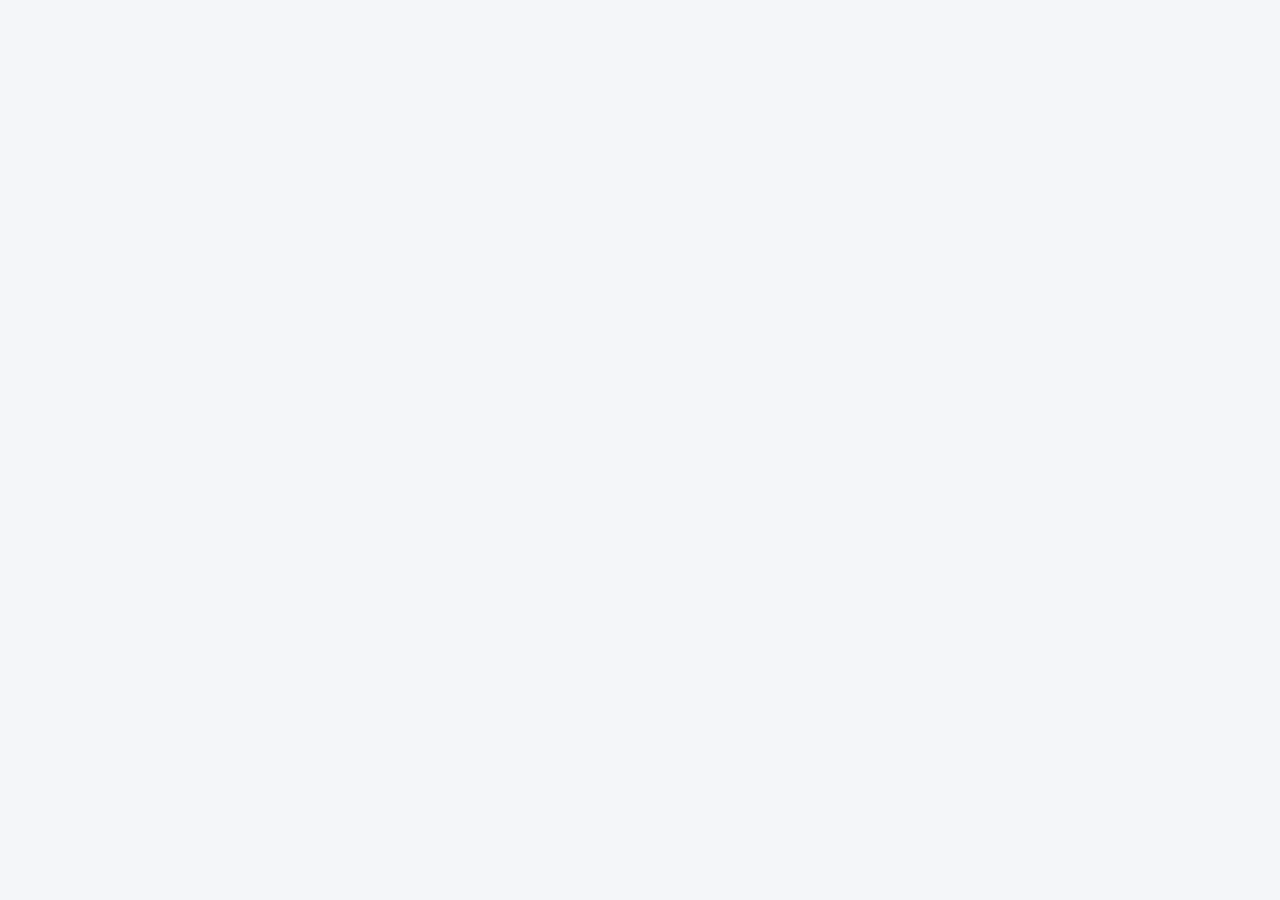
==== commit 422731e0: "ecran mic: la 320px nimic nu mai iese din ecran (antet care se restrange, panouri cu min-width 0, im" ====
--- a/index.html
+++ b/index.html
@@ -2,6 +2,8 @@
 <html lang="ro" class="theme-light">
 <head>
 <meta charset="utf-8">
+<meta http-equiv="Content-Security-Policy" content="default-src 'self'; script-src 'self' 'unsafe-inline'; style-src 'self' 'unsafe-inline'; img-src 'self' data: blob:; font-src 'self' data:; media-src 'self' blob: data:; connect-src 'self'; worker-src 'self' blob:; object-src 'none'; base-uri 'self'; upgrade-insecure-requests">
+<!-- CSP prin meta: GitHub Pages nu permite antete HTTP. Fara frame-ancestors/form-action, pe care meta nu le accepta. -->
 <meta name="viewport" content="width=device-width, initial-scale=1">
 <meta name="theme-color" content="#2563eb">
 <meta name="color-scheme" content="light dark">
@@ -909,8 +911,52 @@
 
 .toast.error { border-color: color-mix(in srgb, var(--bad) 50%, var(--line)); background: var(--bad-bg); color: var(--bad); }
 
-.toast[hidden] { display: none; }</style>
+.toast[hidden] { display: none; }
+
+
+  /* regula casei: tinte de atingere pe mobil */
+  @media (pointer: coarse), (max-width: 700px) {
+    #langSelect { min-height: 34px; }
+    #randomBtn { min-height: 34px; display: inline-flex; align-items: center; }
+    #copyHexBtn { min-height: 34px; display: inline-flex; align-items: center; }
+    #rangeH { min-height: 34px; display: inline-flex; align-items: center; }
+    #rangeS { min-height: 34px; display: inline-flex; align-items: center; }
+    #rangeL { min-height: 34px; display: inline-flex; align-items: center; }
+    .btn.btn-sm { min-height: 34px; display: inline-flex; align-items: center; }
+    button { min-height: 34px; display: inline-flex; align-items: center; }
+    #harmonyAddBtn { min-height: 34px; display: inline-flex; align-items: center; }
+    #demoImageBtn { min-height: 34px; display: inline-flex; align-items: center; }
+    #paletteK { min-height: 34px; display: inline-flex; align-items: center; }
+    #paletteUseBtn { min-height: 34px; display: inline-flex; align-items: center; }
+    #paletteClearBtn { min-height: 34px; display: inline-flex; align-items: center; }
+    #gradientAngle { min-height: 34px; display: inline-flex; align-items: center; }
+    #addStopBtn { min-height: 34px; display: inline-flex; align-items: center; }
+    #gradientResetBtn { min-height: 34px; display: inline-flex; align-items: center; }
+    #copyGradientBtn { min-height: 34px; display: inline-flex; align-items: center; }
+    #downloadSvgBtn { min-height: 34px; display: inline-flex; align-items: center; }
+    #swapBtn { min-height: 34px; display: inline-flex; align-items: center; }
+    #useBaseBtn { min-height: 34px; display: inline-flex; align-items: center; }
+    #copyExportBtn { min-height: 34px; display: inline-flex; align-items: center; }
+    #downloadExportBtn { min-height: 34px; display: inline-flex; align-items: center; }
+    a { padding-block: 10px; }
+    a:not(:where(p, li, figcaption) a) { min-height: 34px; display: inline-flex; align-items: center; }
+  }
+</style>
 <script>try{if(localStorage.getItem('tekideki-palette-theme')==='dark'){document.documentElement.classList.remove('theme-light');document.documentElement.classList.add('theme-dark');}}catch(e){}</script>
+
+<style id="ecran-mic">
+/* regula casei: ecrane mici (320px) - nimic nu are voie sa iasa din ecran.
+   Blocul sta la finalul <head>, deci invinge stilurile de mai sus fara sa le rescrie. */
+@media (max-width: 380px) {
+  html, body { max-width: 100%; overflow-x: hidden; }
+  img, svg, canvas, video, table { max-width: 100%; }
+  /* antetul: selectul de limba si butonul de tema se pot strange si trec pe randul urmator */
+  header .tools, header .controls, .topbar .tools, .topbar .controls, .tools, .controls { flex-wrap: wrap; min-width: 0; }
+  header select, .tools select, .controls select, select#lang, select#lang-select, #lang-select { max-width: 100%; min-width: 0; }
+  /* panourile si cardurile se largestesc la cat incape */
+  .panel, .card, .sheet, .action, .action-main, .action-side, .source-panel, .panel-heading { min-width: 0; max-width: 100%; }
+  .chips, #cityChips { flex-wrap: wrap; }
+}
 </head>
 <body>
 <a class="skip-link" href="#main" data-i18n="skipToContent">Sari la continut</a>
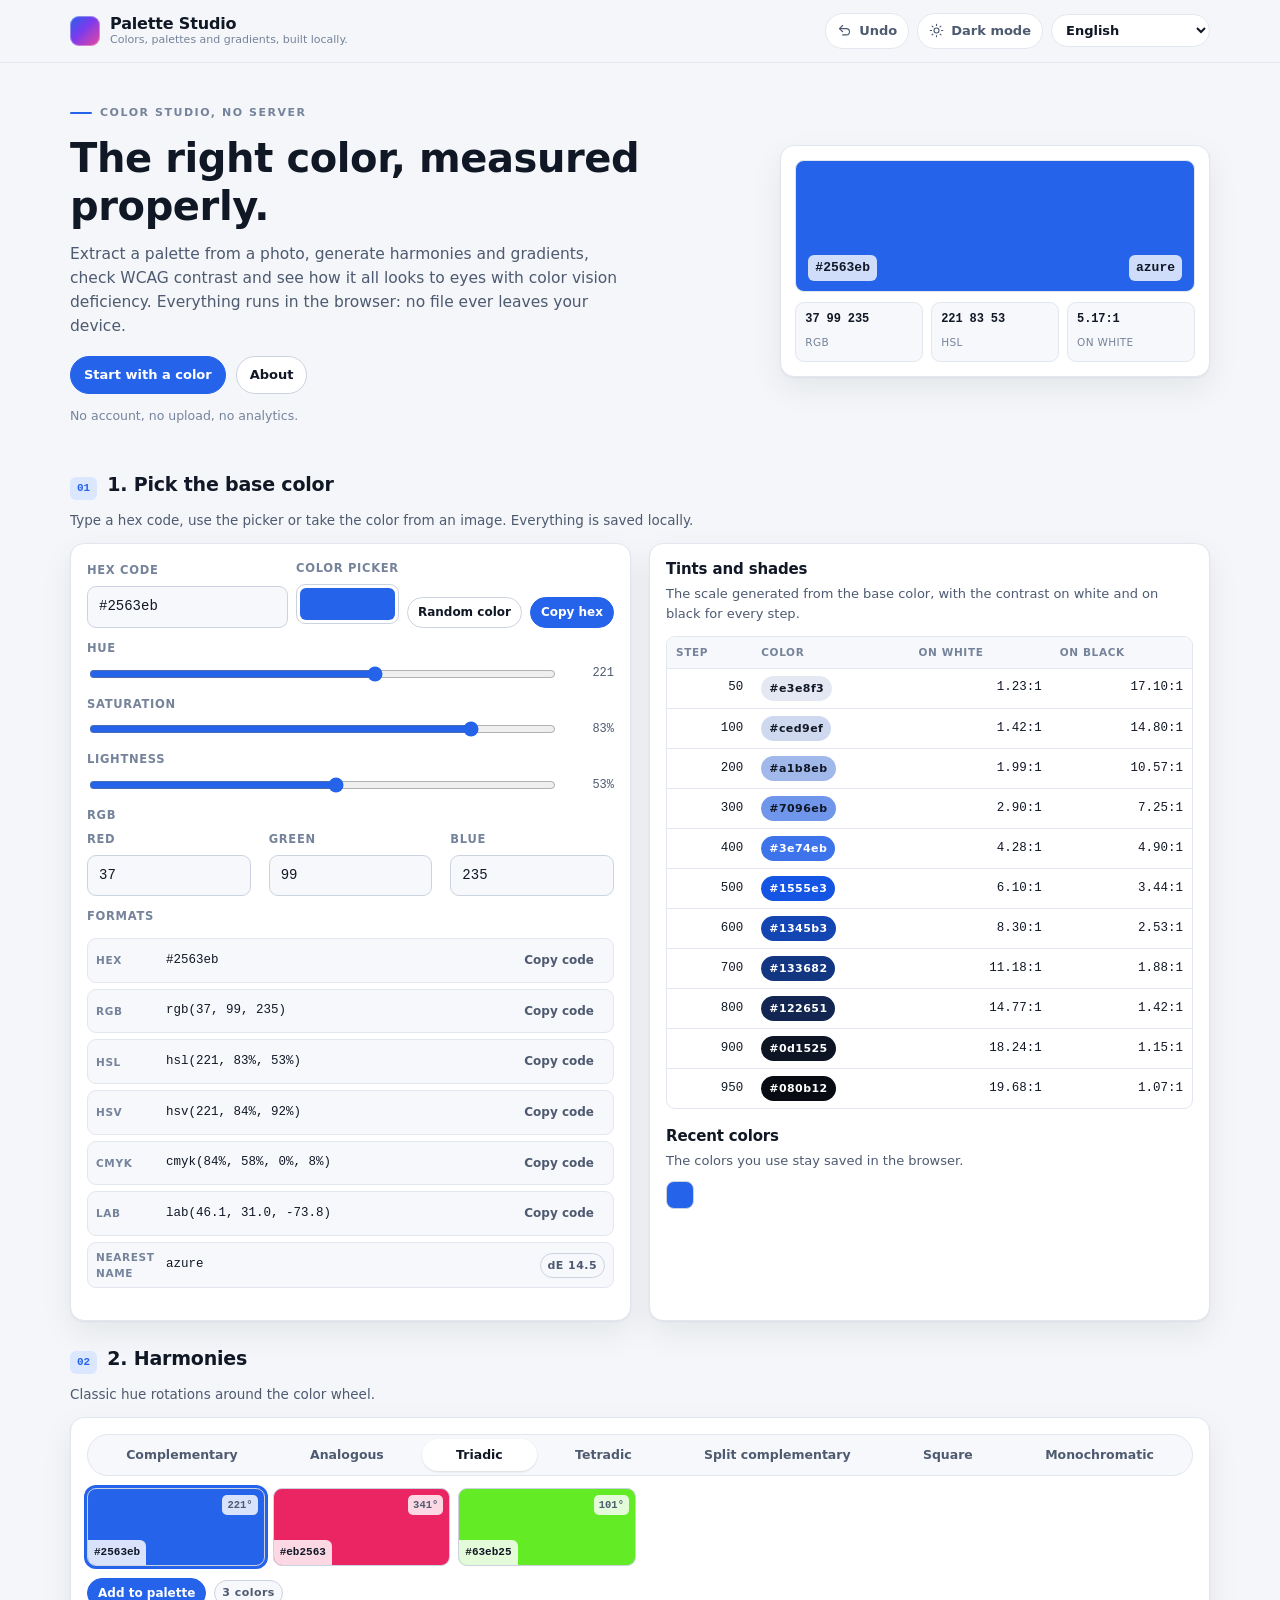
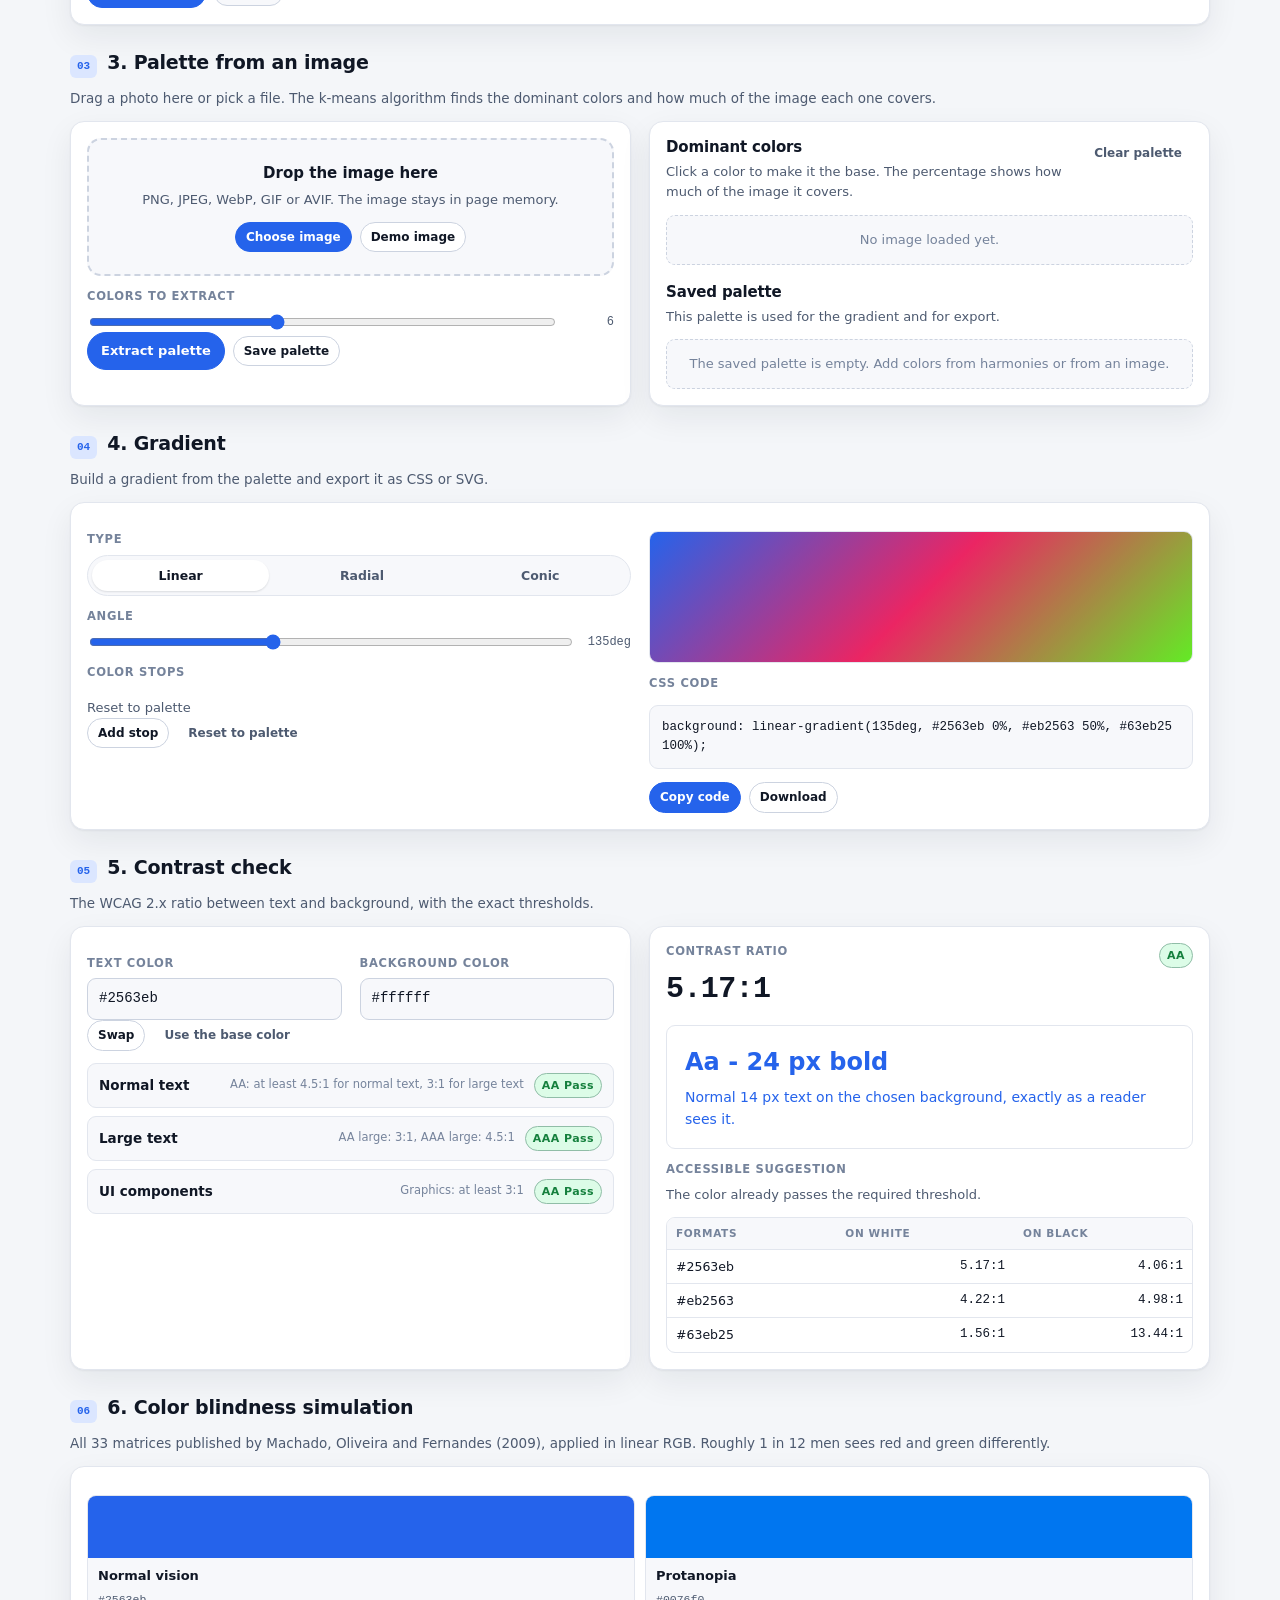
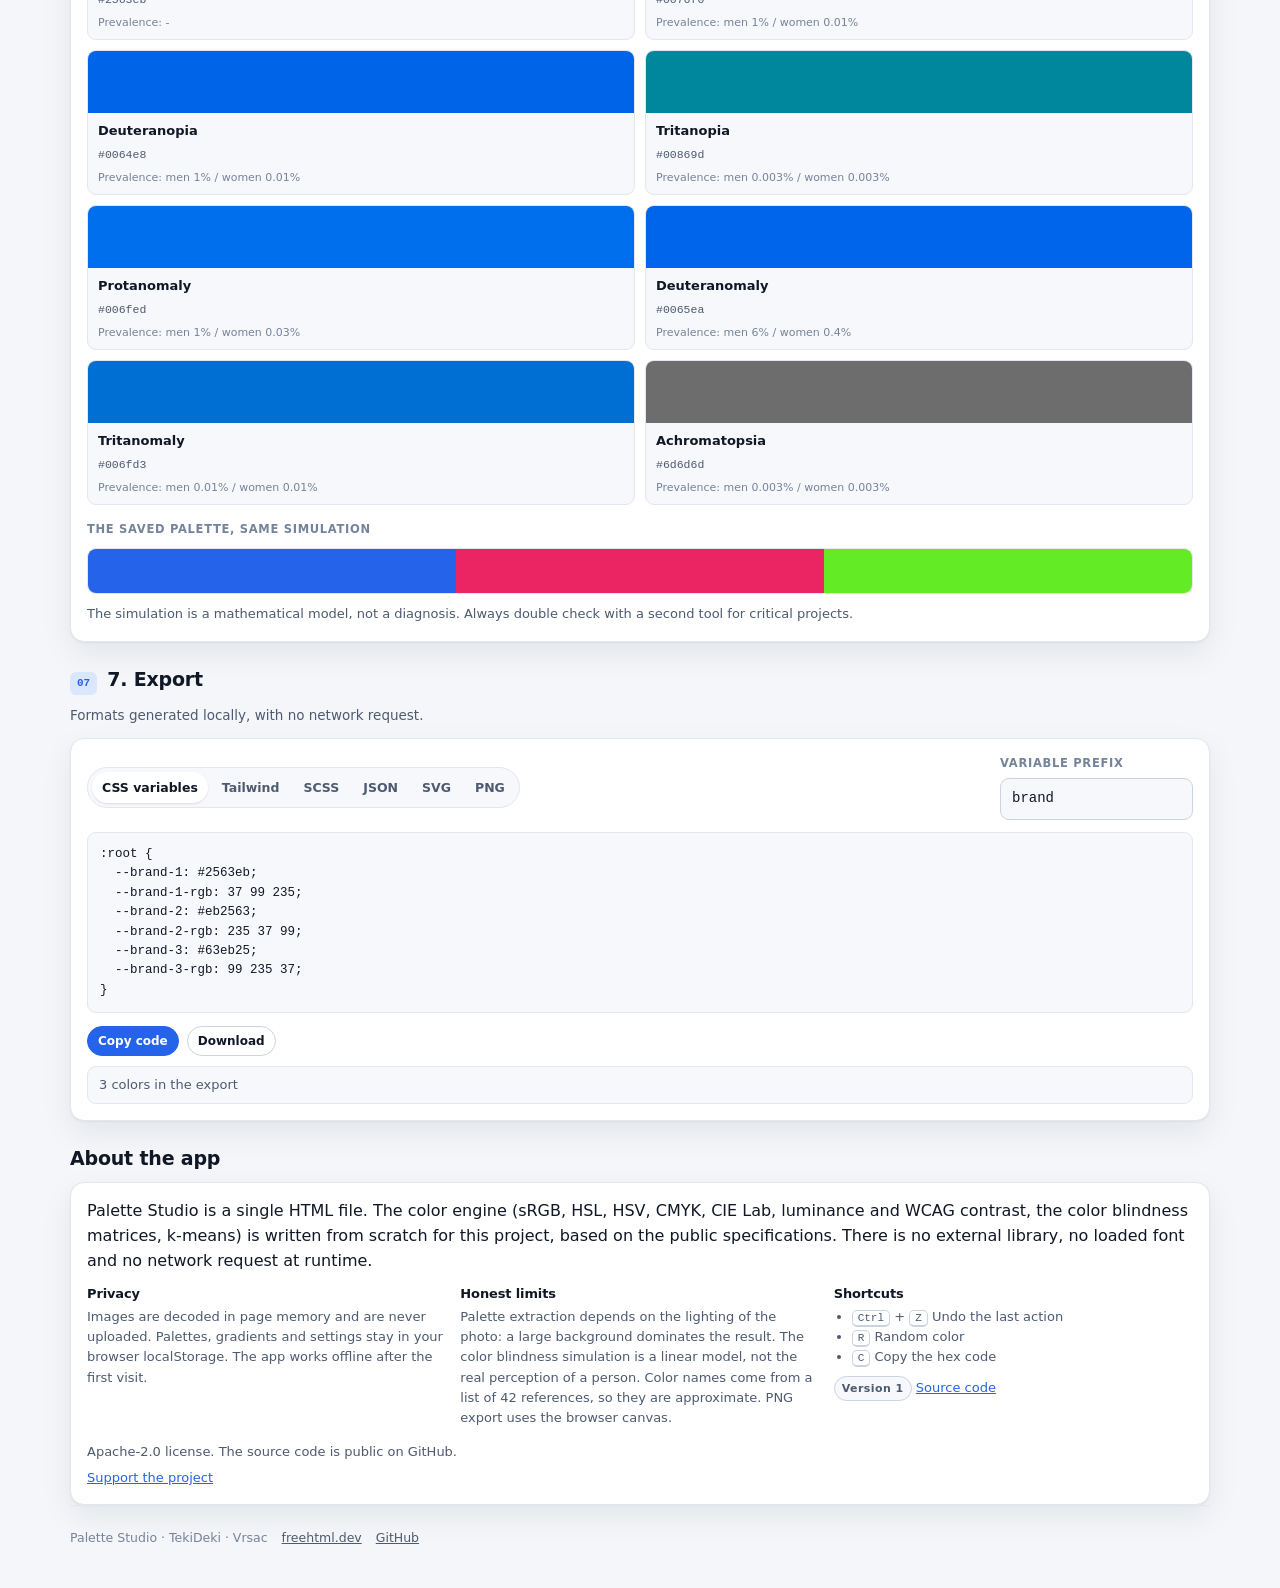
==== commit 33ee7b22: "reparatie: blocul de stil pentru ecrane mici are acum </style> de inchidere Fara tag-ul de inchidere" ====
--- a/index.html
+++ b/index.html
@@ -957,6 +957,7 @@
   .panel, .card, .sheet, .action, .action-main, .action-side, .source-panel, .panel-heading { min-width: 0; max-width: 100%; }
   .chips, #cityChips { flex-wrap: wrap; }
 }
+</style>
 </head>
 <body>
 <a class="skip-link" href="#main" data-i18n="skipToContent">Sari la continut</a>
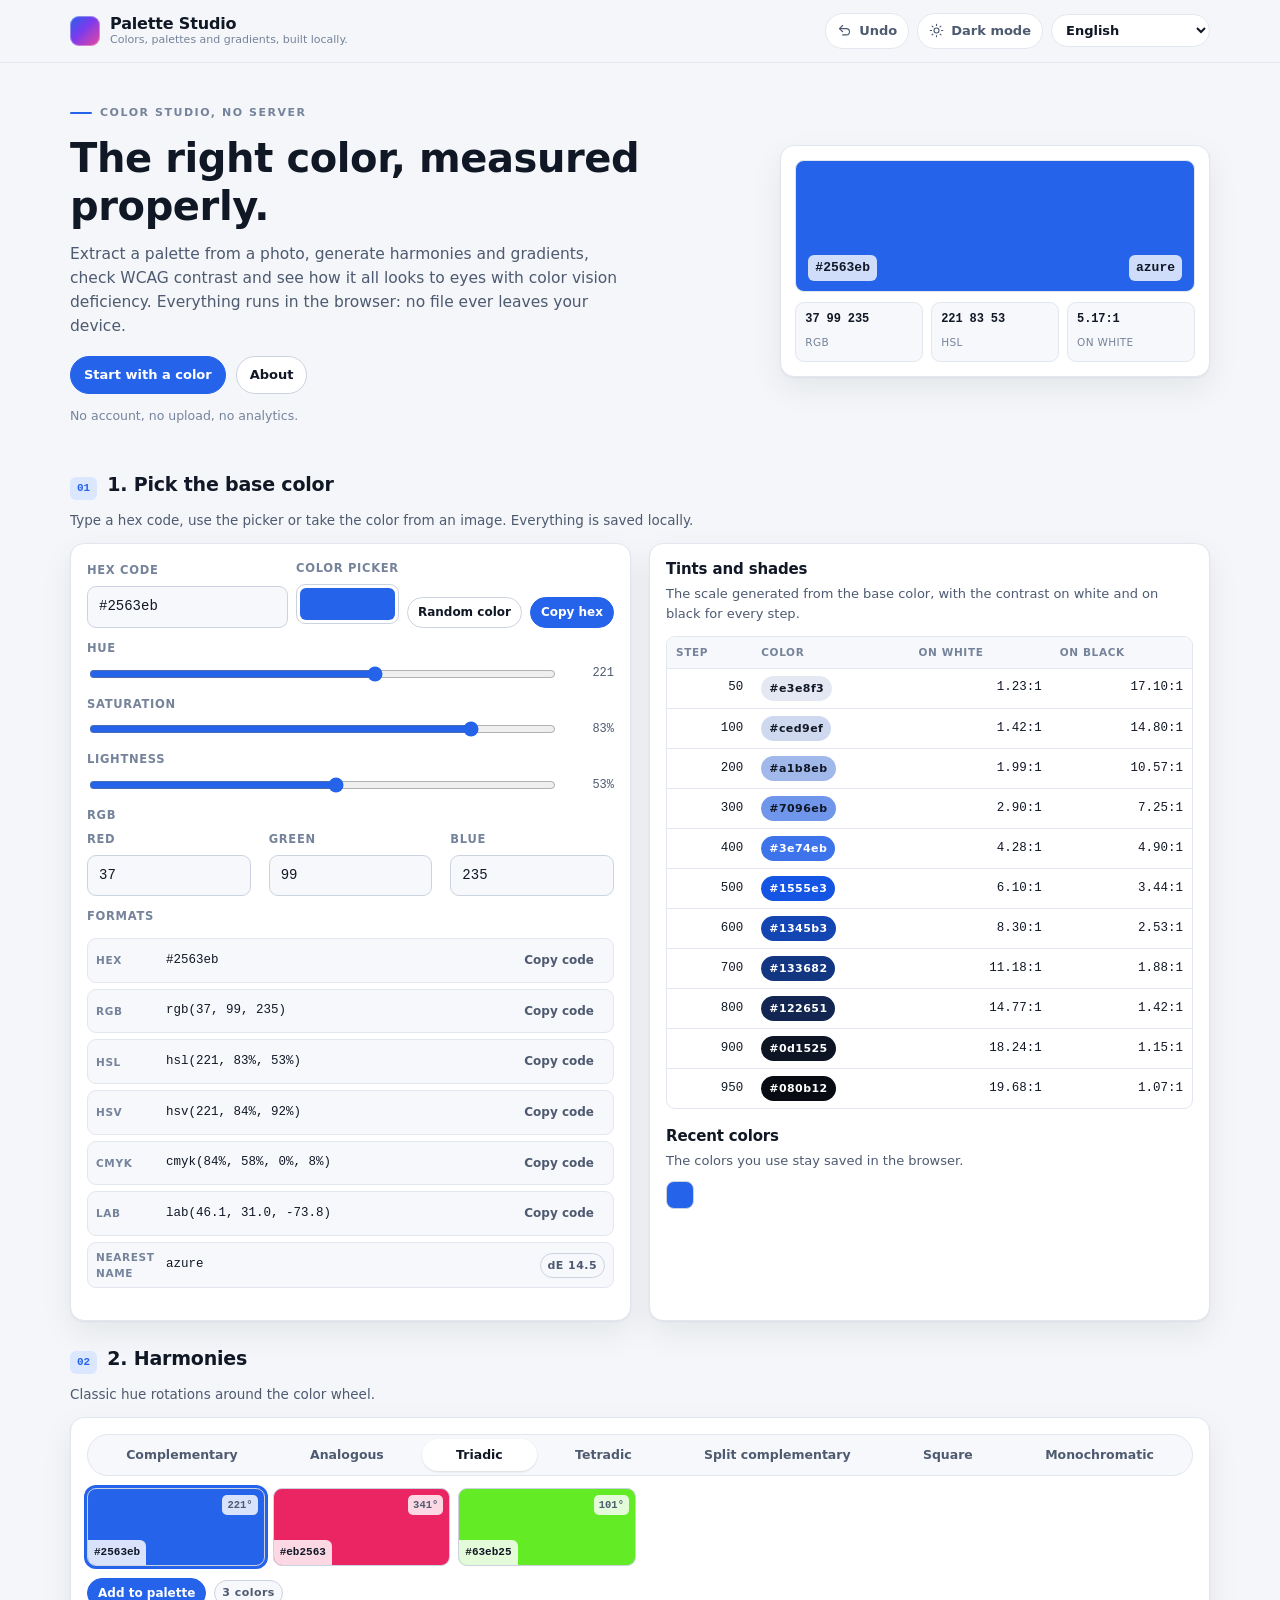
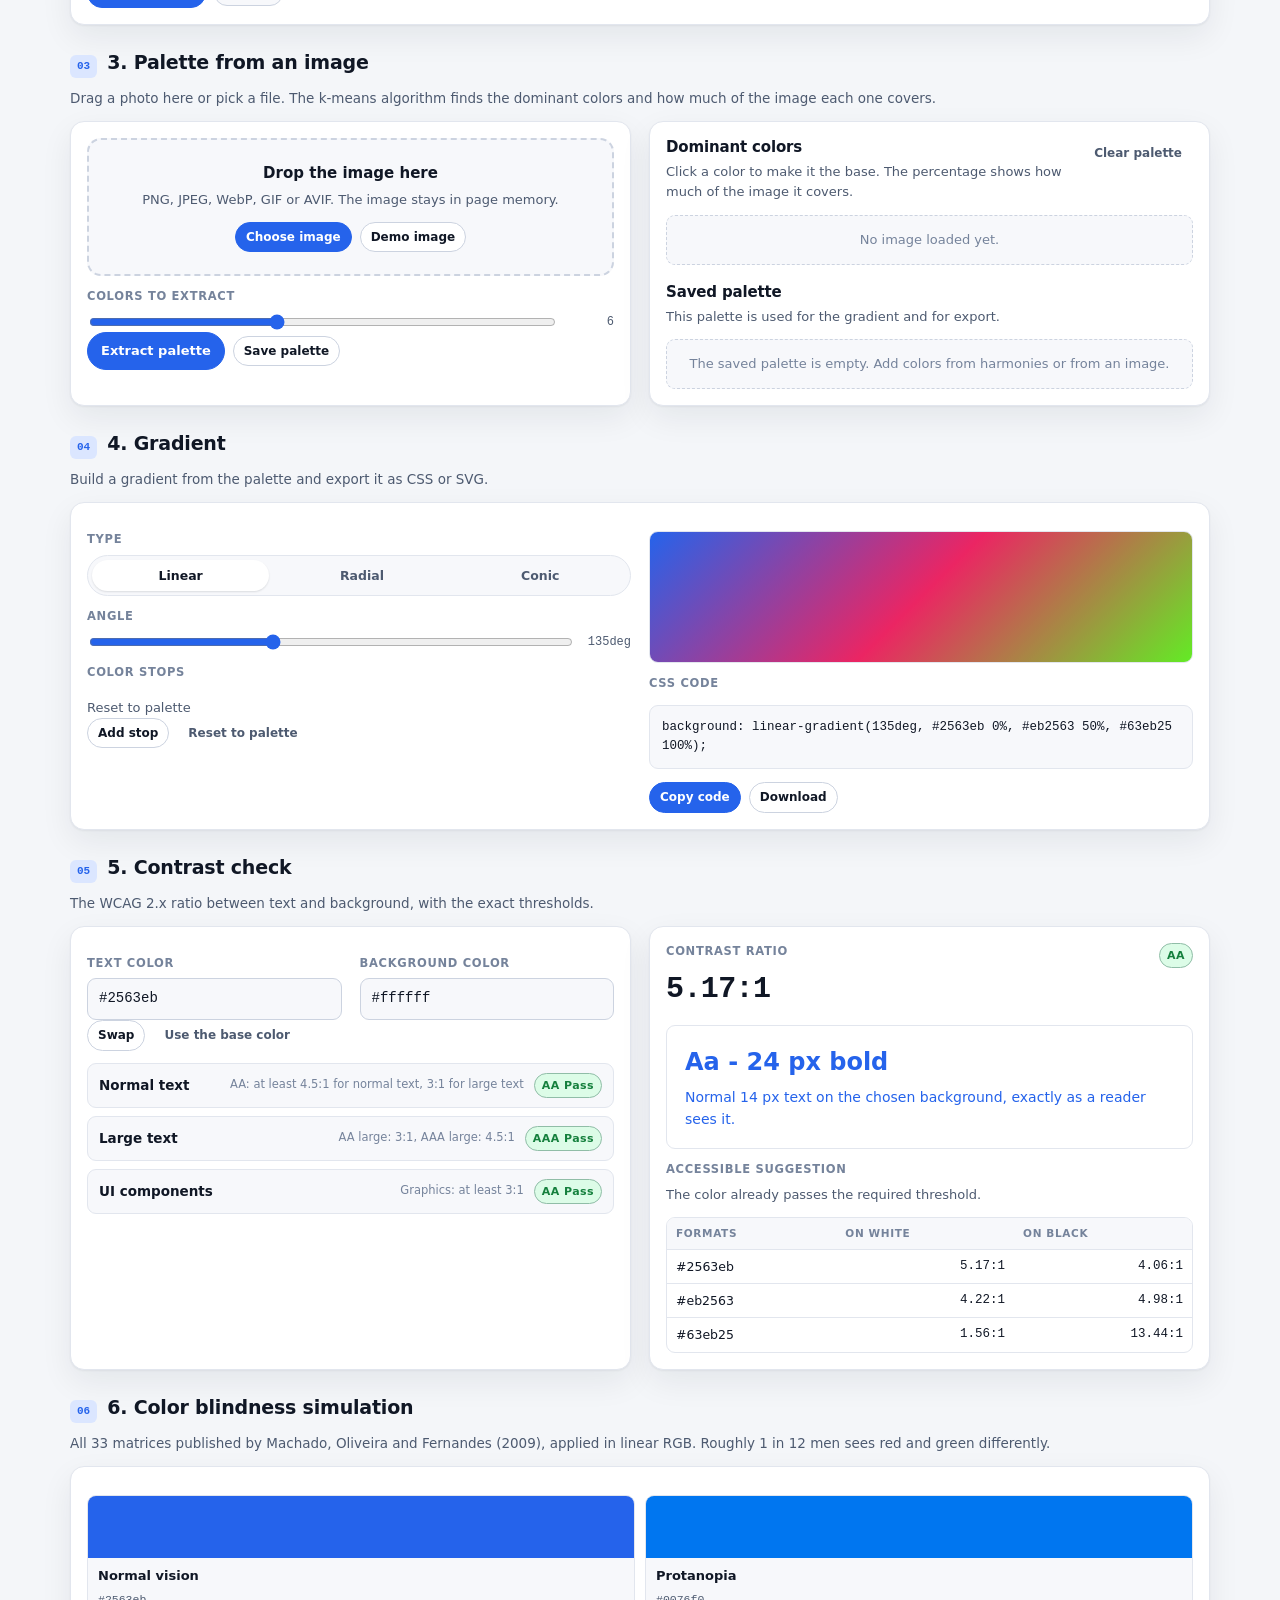
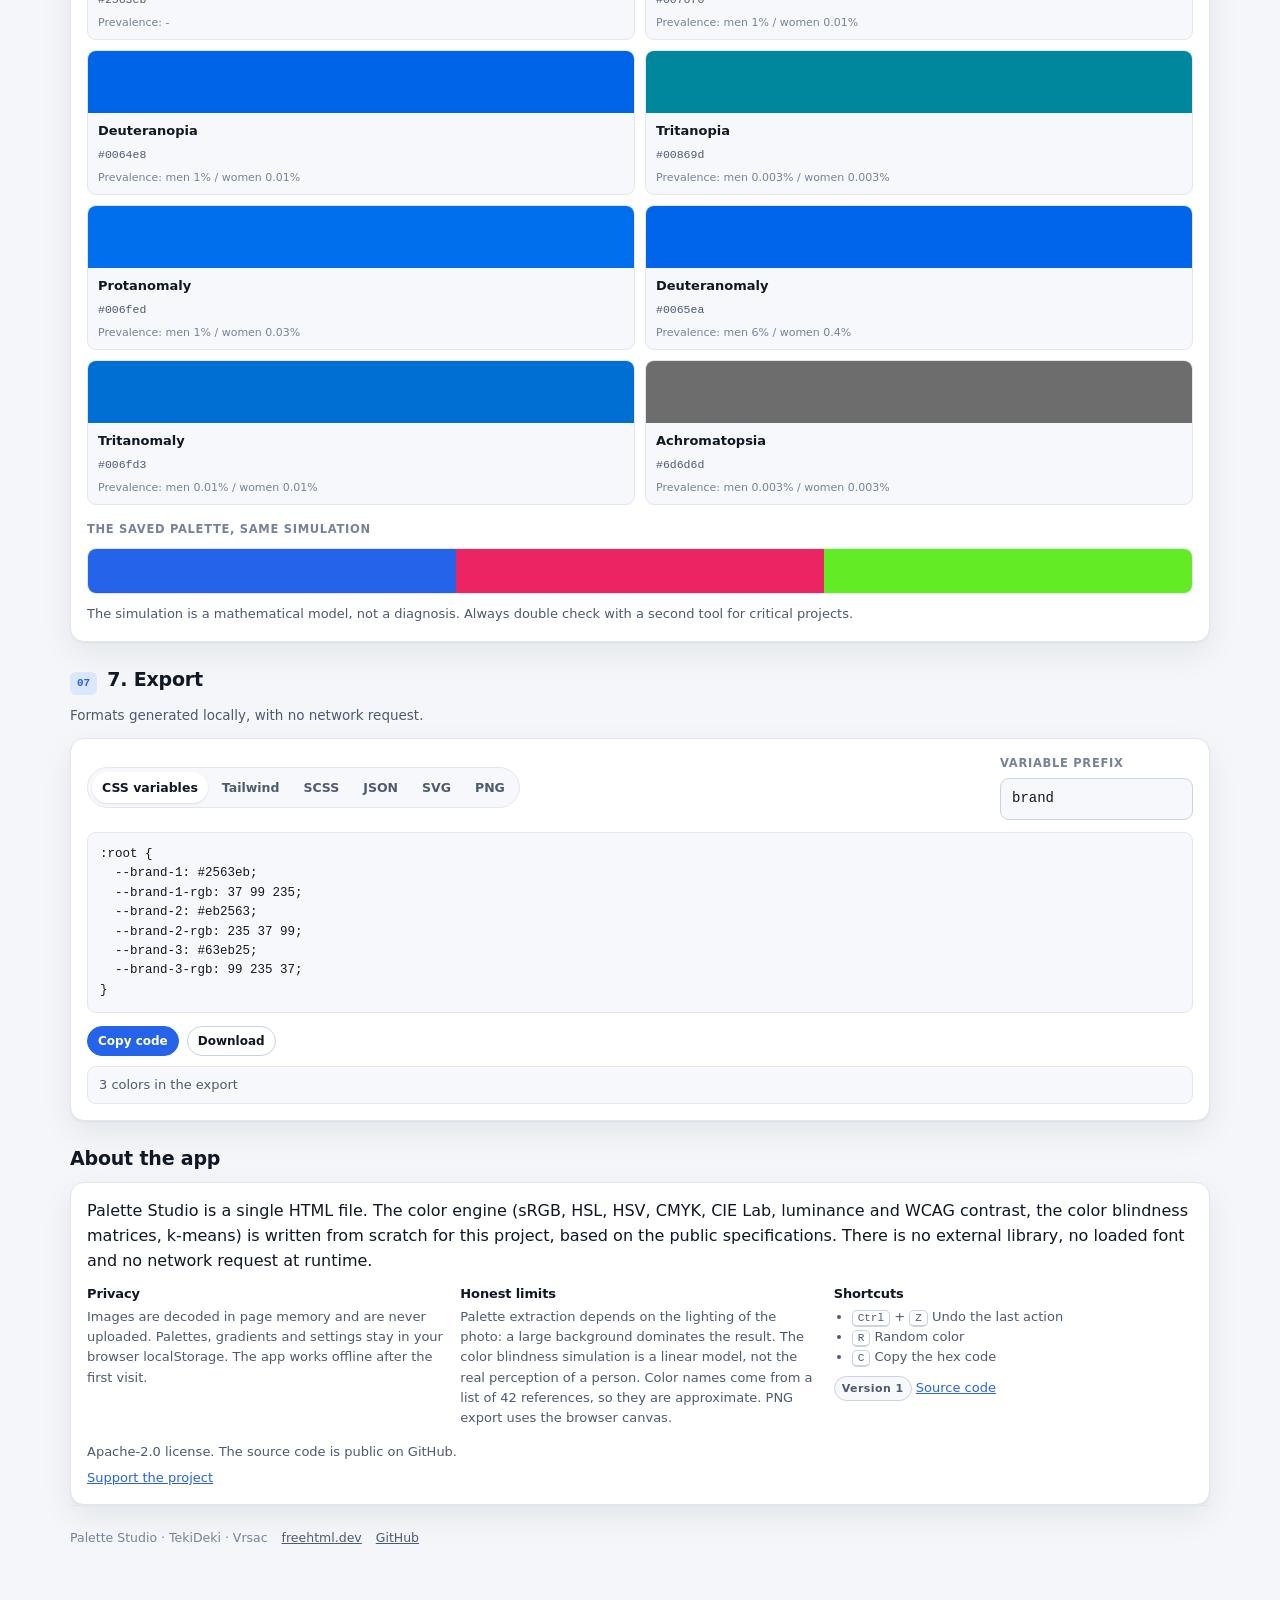
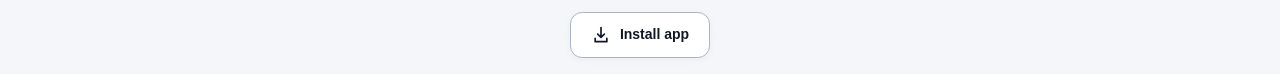
==== commit 739ee4dd: "add install app button (shared component, 4 languages, iOS/Android fallback)" ====
--- a/index.html
+++ b/index.html
@@ -956,6 +956,55 @@
   /* panourile si cardurile se largestesc la cat incape */
   .panel, .card, .sheet, .action, .action-main, .action-side, .source-panel, .panel-heading { min-width: 0; max-width: 100%; }
   .chips, #cityChips { flex-wrap: wrap; }
+}
+</style>
+<style id="tinte-44">
+/* regula casei: pe telefon, tinta de atingere are cel putin 44x44px (WCAG 2.5.5, Apple HIG).
+   Se aplica doar pe pointer gros sau ecran mic, ca sa nu umfle interfata pe desktop.
+   `!important` e intentionat: e un prag de accesibilitate, nu o preferinta de stil, iar
+   fiecare unealta are propriile reguli de buton care ar castiga altfel.
+   Tabla jocurilor (`.cell`, `.tile`, `.slot`, `.key`) este lasata afara: acolo marimea
+   tintei e data de grila, nu de deget, si e tratata in blocul fiecarui joc. */
+@media (pointer: coarse), (max-width: 700px) {
+  html body :is(button, select, textarea, summary, [role="button"],
+      input:not([type="checkbox"]):not([type="radio"]):not([type="file"]):not([type="hidden"]),
+      label:has(input[type="checkbox"]), label:has(input[type="radio"]),
+      .check, .check-label, .switch, .btn, .button):not(.cell):not(.tile):not(.slot):not(.key) {
+    min-height: 44px !important;
+  }
+  html body :is(button, [role="button"], .btn, .button, .chip, .langbtn, .iconbtn, .icon-btn,
+      .btn-icon, .icon-button, .swatch, .switch, .tbtn, .buy, .skip):not(.cell):not(.tile):not(.slot):not(.key) {
+    display: inline-flex !important; align-items: center !important; justify-content: center !important;
+  }
+  html body :is(.iconbtn, .icon-btn, .btn-icon, .icon-button, .langbtn, .theme-toggle, .theme,
+      .swatch, .switch, .tbtn, .swap, .play-button, .stop-button, .undo, .buy,
+      .nav-btn, .editor-close, .round-btn, .chip-x, .close, .btn-close, .randomize-mini,
+      .history > button, .swatches > button) {
+    min-width: 44px !important; min-height: 44px !important;
+  }
+  html body :is(select, input[type="color"], input[type="number"], input[type="text"]) {
+    min-width: 44px !important;
+  }
+  html body :is(input[type="checkbox"], input[type="radio"]) { min-width: 24px !important; min-height: 24px !important; }
+  /* legaturile din afara textului curent (antet, subsol, navigatie); cele din propozitie
+     ramin legaturi de text, cum spune si exceptia pentru text din WCAG 2.5.5.
+     Cardurile-legatura isi pastreaza asezarea, doar inaltimea minima creste. */
+  html body a:not(p a):not(li a):not(td a):not(.gcard):not(.card) {
+    min-height: 44px !important; min-width: 44px !important;
+  }
+  html body :is(a.skip, .brand, a.buy) { display: inline-flex !important; align-items: center !important; }
+  /* barele care nu incapeau: se asaza pe doua randuri in loc sa iasa din ecran */
+  html body :is(nav, .nav, .navbar, .toolbar, .links, footer, .footnotes, .player-controls,
+      header, .topbar, .masthead, .app-header,
+      .topbar-actions, .header-actions, .hero-actions, .actions, .action-row,
+      .btn-row, .button-row, .controls, .controls-row, .filters,
+      .topbar-inner, .header-inner, .nav-inner, .bar-inner,
+      [class$="-inner"], [class$="-actions"]) {
+    flex-wrap: wrap !important;
+  }
+  html body input[type="range"] { height: 44px !important; }
+  /* campurile de fisier sunt suprapuse peste zona de tragere si nu trebuie sa iasa din ea */
+  html body :is(input[type="file"], input[type="color"], img, video, canvas) { max-width: 100% !important; }
 }
 </style>
 </head>
@@ -3575,5 +3624,146 @@
     init();
   }
 })();</script>
+<!-- Buton de instalare TekiDeki (Apache-2.0). Sursa: studio/unelte/install-app/ - acelasi bloc în toate uneltele. -->
+<style>
+/* App-scoped install controls. Uses each app's existing theme; no external assets. */
+#td-install-section{box-sizing:border-box;width:100%;max-width:1160px;flex-shrink:0;text-align:center;margin:24px auto 16px;padding:0 16px;color:var(--text,var(--text-color,#17233b))}
+#td-install-section[hidden],#td-install-dialog [hidden]{display:none!important}
+#td-install-button,#td-install-close{box-sizing:border-box;display:inline-flex;align-items:center;justify-content:center;gap:9px;width:auto;max-width:100%;min-height:46px;padding:11px 20px;border:1px solid var(--border,var(--border-color,#aab6c6));border-radius:12px;background:var(--card,var(--card-bg,var(--bg-2,#fff)));color:var(--text,var(--text-color,#17233b));font:600 14px/1.5 -apple-system,BlinkMacSystemFont,'Segoe UI',sans-serif;letter-spacing:normal;cursor:pointer;text-transform:none;white-space:normal;overflow-wrap:anywhere;box-shadow:0 2px 8px #0000000a;touch-action:manipulation}
+#td-install-button:hover,#td-install-close:hover{box-shadow:0 3px 14px #00000020}
+#td-install-button:focus-visible,#td-install-close:focus-visible{outline:3px solid currentColor;outline-offset:4px}
+#td-install-button:disabled{opacity:.65;cursor:wait}
+#td-install-button svg{flex:0 0 20px;width:20px;height:20px}
+#td-install-status{font:400 13px/1.6 -apple-system,BlinkMacSystemFont,'Segoe UI',sans-serif;color:inherit;max-width:600px;margin:10px auto 0;overflow-wrap:anywhere}
+#td-install-status:empty{display:none}
+#td-install-dialog{box-sizing:border-box;position:fixed;inset:0;width:480px;max-width:calc(100vw - 32px);max-height:calc(100vh - 32px);max-height:calc(100dvh - 32px);margin:auto;padding:24px;border:1px solid var(--border,var(--border-color,#aab6c6));border-radius:18px;background:var(--card,var(--card-bg,var(--bg-2,#fff)));color:var(--text,var(--text-color,#17233b));box-shadow:0 16px 64px #00000050;text-align:left;font:400 14px/1.65 -apple-system,BlinkMacSystemFont,'Segoe UI',sans-serif;overflow:auto;overflow-wrap:anywhere}
+#td-install-dialog::backdrop{background:#0009}
+#td-install-title{font:700 21px/1.3 -apple-system,BlinkMacSystemFont,'Segoe UI',sans-serif;color:inherit;margin:0 0 14px;letter-spacing:normal}
+#td-install-dialog p{font:inherit;color:inherit;margin:0 0 14px}
+#td-install-secure{font-weight:650!important}
+#td-install-close{margin-top:4px}
+@media(prefers-reduced-motion:reduce){#td-install-button,#td-install-close{transition:none!important}}
+</style>
+<section id="td-install-section" aria-label="App installation">
+  <button type="button" id="td-install-button" aria-haspopup="dialog" aria-controls="td-install-dialog"><svg aria-hidden="true" focusable="false" viewBox="0 0 24 24" width="20" height="20" fill="none" stroke="currentColor" stroke-width="2" stroke-linecap="round" stroke-linejoin="round"><path d="M12 3v12m-4-4 4 4 4-4M5 16v4h14v-4"/></svg><span id="td-install-label">Install app</span></button>
+  <p id="td-install-status" role="status" aria-live="polite"></p>
+</section>
+<dialog id="td-install-dialog" aria-labelledby="td-install-title" aria-describedby="td-install-intro">
+  <h2 id="td-install-title">Install this app</h2>
+  <p id="td-install-intro"></p>
+  <p id="td-install-secure" hidden></p>
+  <p id="td-install-ios"></p>
+  <p id="td-install-android"></p>
+  <p id="td-install-desktop"></p>
+  <p id="td-install-note"></p>
+  <button type="button" id="td-install-close" autofocus>Close</button>
+</dialog>
+<script>/* SPDX-License-Identifier: Apache-2.0
+ * Copyright 2026 Kristian Mario Mišković (TekiDeki).
+ * Optional native installation and honest browser-specific fallback. No storage or network calls. */
+(function () {
+  'use strict';
+  const translations = {
+    en: {
+      install:'Install app',title:'Install this app',close:'Close',
+      intro:'Install a web app or shortcut using your browser. Available options depend on the device and browser.',
+      ios:'iPhone / iPad: open this page in Safari. Tap Share → Add to Home Screen → Add. Enable “Open as Web App” if that option is shown.',
+      android:'Android: open the browser menu (⋮), then choose Install app or Add to Home screen, if available.',
+      desktop:'Desktop: use the install icon in the address bar or an Install this site as an app option in your browser menu, if available.',
+      note:'If no installation option is available, try a compatible browser such as Chrome or Edge, or save a bookmark. A browser tab cannot always detect an existing installation; you may already find the app in your launcher. This button cannot force installation.',
+      secure:'Installation needs HTTPS or localhost. Open the public HTTPS app instead of a downloaded file or an insecure HTTP address.',
+      error:'The native installation dialog could not be opened. You can use these browser steps instead.',
+      accepted:'Continue in your browser to finish installation.',dismissed:'Installation was not confirmed. You can try again later or use the browser menu.'
+    },
+    ro: {
+      install:'Instalează aplicația',title:'Instalează această aplicație',close:'Închide',
+      intro:'Instalează o aplicație web sau o scurtătură din browser. Opțiunile disponibile depind de dispozitiv și browser.',
+      ios:'iPhone / iPad: deschide pagina în Safari. Apasă Partajare → Adăugați pe ecranul principal → Adăugați. Activează „Deschideți ca aplicație web” dacă apare această opțiune.',
+      android:'Android: deschide meniul browserului (⋮), apoi alege Instalează aplicația sau Adaugă pe ecranul de pornire, dacă opțiunea există.',
+      desktop:'Calculator: folosește pictograma de instalare din bara de adrese sau opțiunea Instalează acest site ca aplicație din meniul browserului, dacă este disponibilă.',
+      note:'Dacă nu există opțiune de instalare, încearcă un browser compatibil, precum Chrome sau Edge, ori salvează un semn de carte. O filă de browser nu poate detecta mereu o instalare existentă; aplicația poate fi deja în lista ta de aplicații. Butonul nu poate forța instalarea.',
+      secure:'Instalarea necesită HTTPS sau localhost. Deschide aplicația publică HTTPS, nu un fișier descărcat sau o adresă HTTP nesigură.',
+      error:'Dialogul nativ de instalare nu a putut fi deschis. Poți urma pașii browserului de mai jos.',
+      accepted:'Continuă în browser pentru a finaliza instalarea.',dismissed:'Instalarea nu a fost confirmată. Poți încerca mai târziu sau din meniul browserului.'
+    },
+    'sr-latn': {
+      install:'Instaliraj aplikaciju',title:'Instaliraj ovu aplikaciju',close:'Zatvori',
+      intro:'Instalirajte veb-aplikaciju ili prečicu preko pregledača. Dostupne opcije zavise od uređaja i pregledača.',
+      ios:'iPhone / iPad: otvorite stranicu u Safari pregledaču. Izaberite Deli → Dodaj na početni ekran → Dodaj. Uključite „Otvori kao veb-aplikaciju” ako je ponuđeno.',
+      android:'Android: otvorite meni pregledača (⋮), zatim izaberite Instaliraj aplikaciju ili Dodaj na početni ekran, ako je dostupno.',
+      desktop:'Računar: koristite ikonu za instaliranje u adresnoj traci ili opciju Instaliraj ovaj sajt kao aplikaciju u meniju pregledača, ako postoji.',
+      note:'Ako nema opcije za instaliranje, pokušajte kompatibilan pregledač poput Chrome-a ili Edge-a, ili sačuvajte obeleživač. Kartica pregledača ne može uvek da prepozna postojeću instalaciju; aplikacija je možda već na vašoj listi aplikacija. Ovo dugme ne može da nametne instalaciju.',
+      secure:'Instalacija zahteva HTTPS ili localhost. Otvorite javnu HTTPS aplikaciju, a ne preuzetu datoteku ili nebezbednu HTTP adresu.',
+      error:'Izvorni dijalog za instalaciju nije mogao da se otvori. Umesto toga pratite ove korake u pregledaču.',
+      accepted:'Nastavite u pregledaču da završite instalaciju.',dismissed:'Instalacija nije potvrđena. Pokušajte kasnije ili preko menija pregledača.'
+    },
+    'sr-cyrl': {
+      install:'Инсталирај апликацију',title:'Инсталирај ову апликацију',close:'Затвори',
+      intro:'Инсталирајте веб-апликацију или пречицу преко прегледача. Доступне опције зависе од уређаја и прегледача.',
+      ios:'iPhone / iPad: отворите страницу у Safari прегледачу. Изаберите Дели → Додај на почетни екран → Додај. Укључите „Отвори као веб-апликацију” ако је понуђено.',
+      android:'Android: отворите мени прегледача (⋮), затим изаберите Инсталирај апликацију или Додај на почетни екран, ако је доступно.',
+      desktop:'Рачунар: користите икону за инсталирање у адресној траци или опцију Инсталирај овај сајт као апликацију у менију прегледача, ако постоји.',
+      note:'Ако нема опције за инсталирање, покушајте компатибилан прегледач попут Chrome-а или Edge-а, или сачувајте обележивач. Картица прегледача не може увек да препозна постојећу инсталацију; апликација је можда већ на вашој листи апликација. Ово дугме не може да наметне инсталацију.',
+      secure:'Инсталација захтева HTTPS или localhost. Отворите јавну HTTPS апликацију, а не преузету датотеку или небезбедну HTTP адресу.',
+      error:'Изворни дијалог за инсталацију није могао да се отвори. Уместо тога пратите ове кораке у прегледачу.',
+      accepted:'Наставите у прегледачу да завршите инсталацију.',dismissed:'Инсталација није потврђена. Покушајте касније или преко менија прегледача.'
+    }
+  };
+  const section=document.getElementById('td-install-section');
+  const button=document.getElementById('td-install-button');
+  const dialog=document.getElementById('td-install-dialog');
+  const status=document.getElementById('td-install-status');
+  const close=document.getElementById('td-install-close');
+  const standalone=matchMedia('(display-mode: standalone)');
+  const minimal=matchMedia('(display-mode: minimal-ui)');
+  const overlay=matchMedia('(display-mode: window-controls-overlay)');
+  let installed=false, pending=null, busy=false, error=false, statusKey=null;
+  function t(){
+    const lang=(document.documentElement.lang||'en').toLowerCase();
+    const key=lang.startsWith('sr')?(lang.includes('cyrl')?'sr-cyrl':'sr-latn'):lang.split('-')[0];
+    return Object.hasOwn(translations,key)?translations[key]:translations.en;
+  }
+  function isInstalled(){return installed||standalone.matches||minimal.matches||overlay.matches||navigator.standalone===true;}
+  function refresh(){
+    const text=t();section.hidden=isInstalled();
+    section.setAttribute('aria-label',text.title);
+    document.getElementById('td-install-label').textContent=text.install;
+    document.getElementById('td-install-title').textContent=text.title;
+    document.getElementById('td-install-intro').textContent=error?text.error:text.intro;
+    for(const key of ['ios','android','desktop','note','secure'])document.getElementById('td-install-'+key).textContent=text[key];
+    document.getElementById('td-install-secure').hidden=isSecureContext&&location.protocol!=='file:';
+    close.textContent=text.close;status.textContent=statusKey?text[statusKey]:'';
+    if(isInstalled()&&dialog.open)dialog.close();
+  }
+  function help(failed=false){
+    error=failed;refresh();
+    if(typeof dialog.showModal==='function'){if(!dialog.open)dialog.showModal();}
+    else {const text=t();alert([failed?text.error:text.intro,...(!isSecureContext||location.protocol==='file:'?[text.secure]:[]),text.ios,text.android,text.desktop,text.note].join('\n\n'));}
+  }
+  window.addEventListener('beforeinstallprompt',event=>{
+    if(isInstalled())return;event.preventDefault();pending=event;refresh();
+  });
+  button.addEventListener('click',async()=>{
+    if(busy||isInstalled())return;
+    if(!pending||!isSecureContext||location.protocol==='file:'){help();return;}
+    const prompt=pending;pending=null;busy=true;button.disabled=true;statusKey=null;refresh();
+    try{
+      await prompt.prompt();
+      const choice=await prompt.userChoice;
+      if(!isInstalled())statusKey=choice?.outcome==='accepted'?'accepted':'dismissed';
+    }catch(_){help(true);}
+    finally{busy=false;button.disabled=false;refresh();}
+  });
+  close.addEventListener('click',()=>dialog.close());
+  window.addEventListener('appinstalled',()=>{installed=true;pending=null;statusKey=null;refresh();});
+  for(const query of [standalone,minimal,overlay]){
+    if(query.addEventListener)query.addEventListener('change',refresh);
+    else if(query.addListener)query.addListener(refresh);
+  }
+  refresh();
+  new MutationObserver(refresh).observe(document.documentElement,{attributes:true,attributeFilter:['lang']});
+})();
+</script>
+
 </body>
 </html>
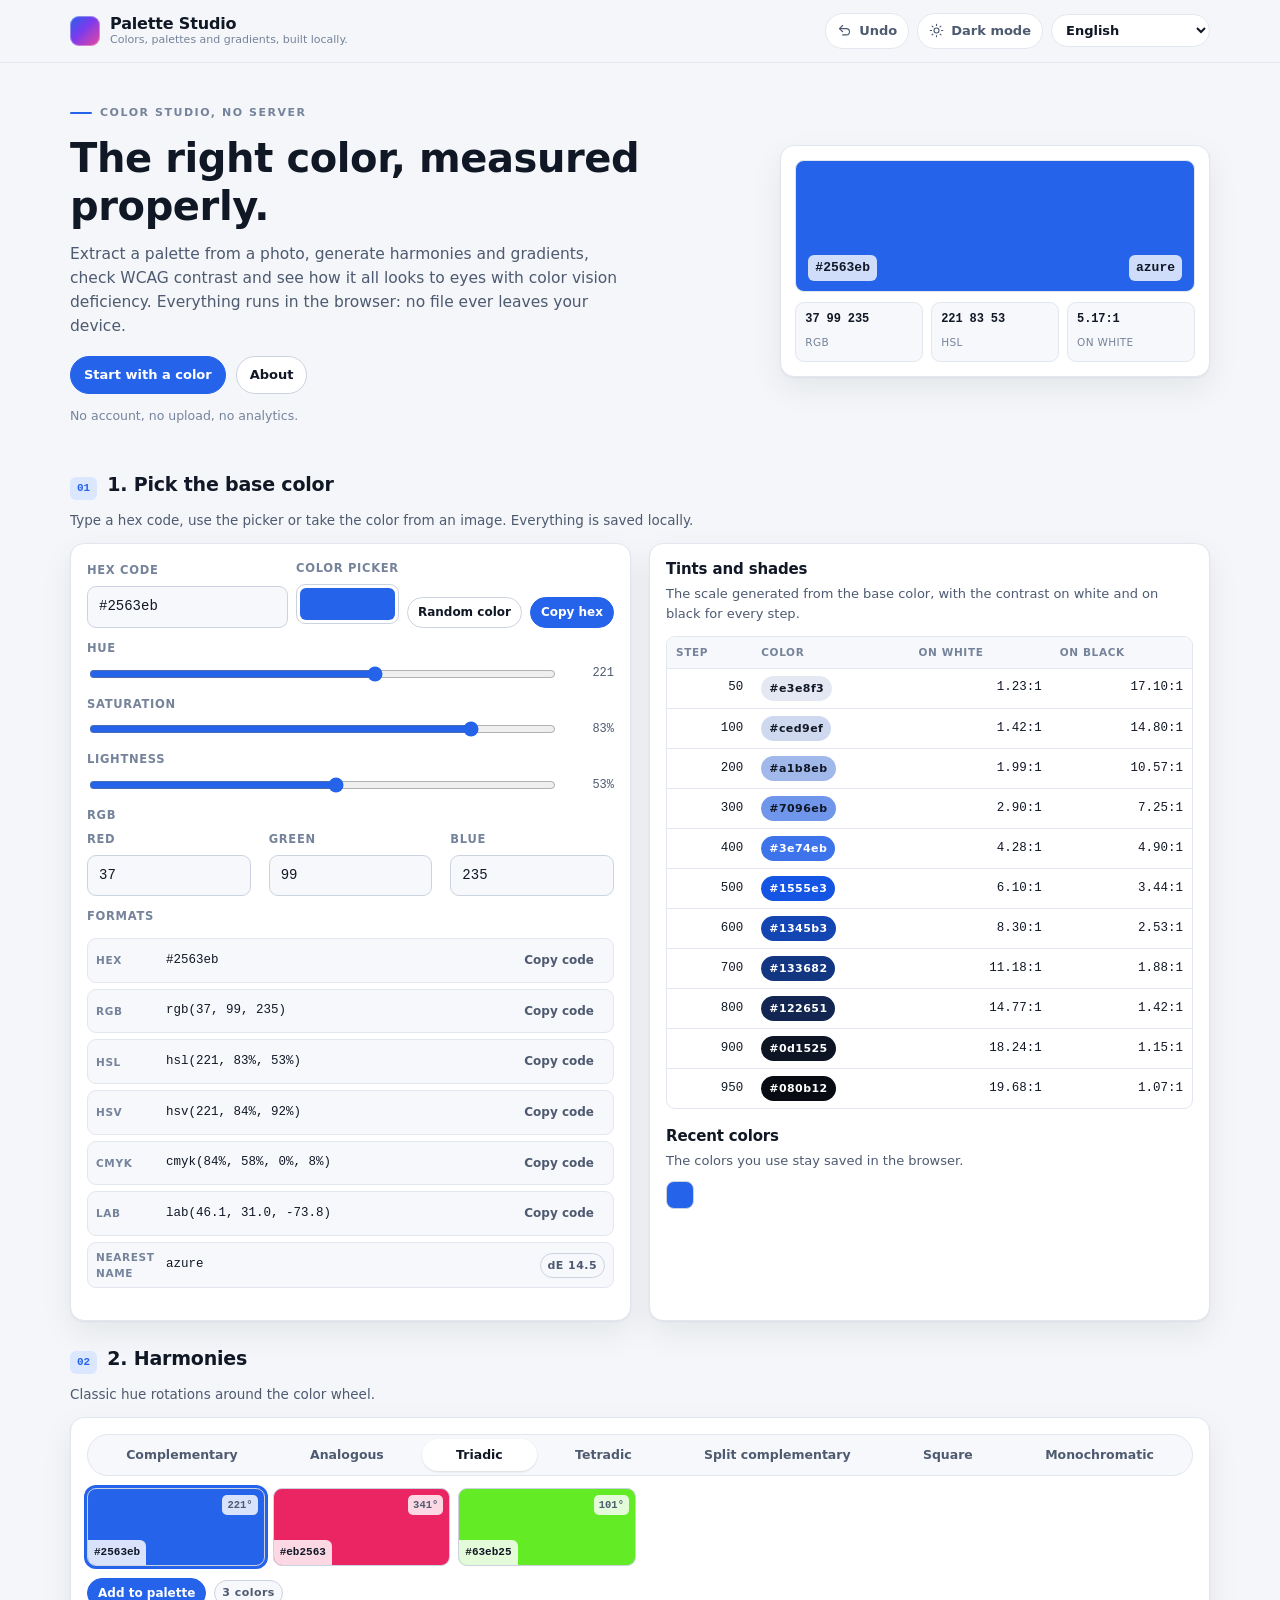
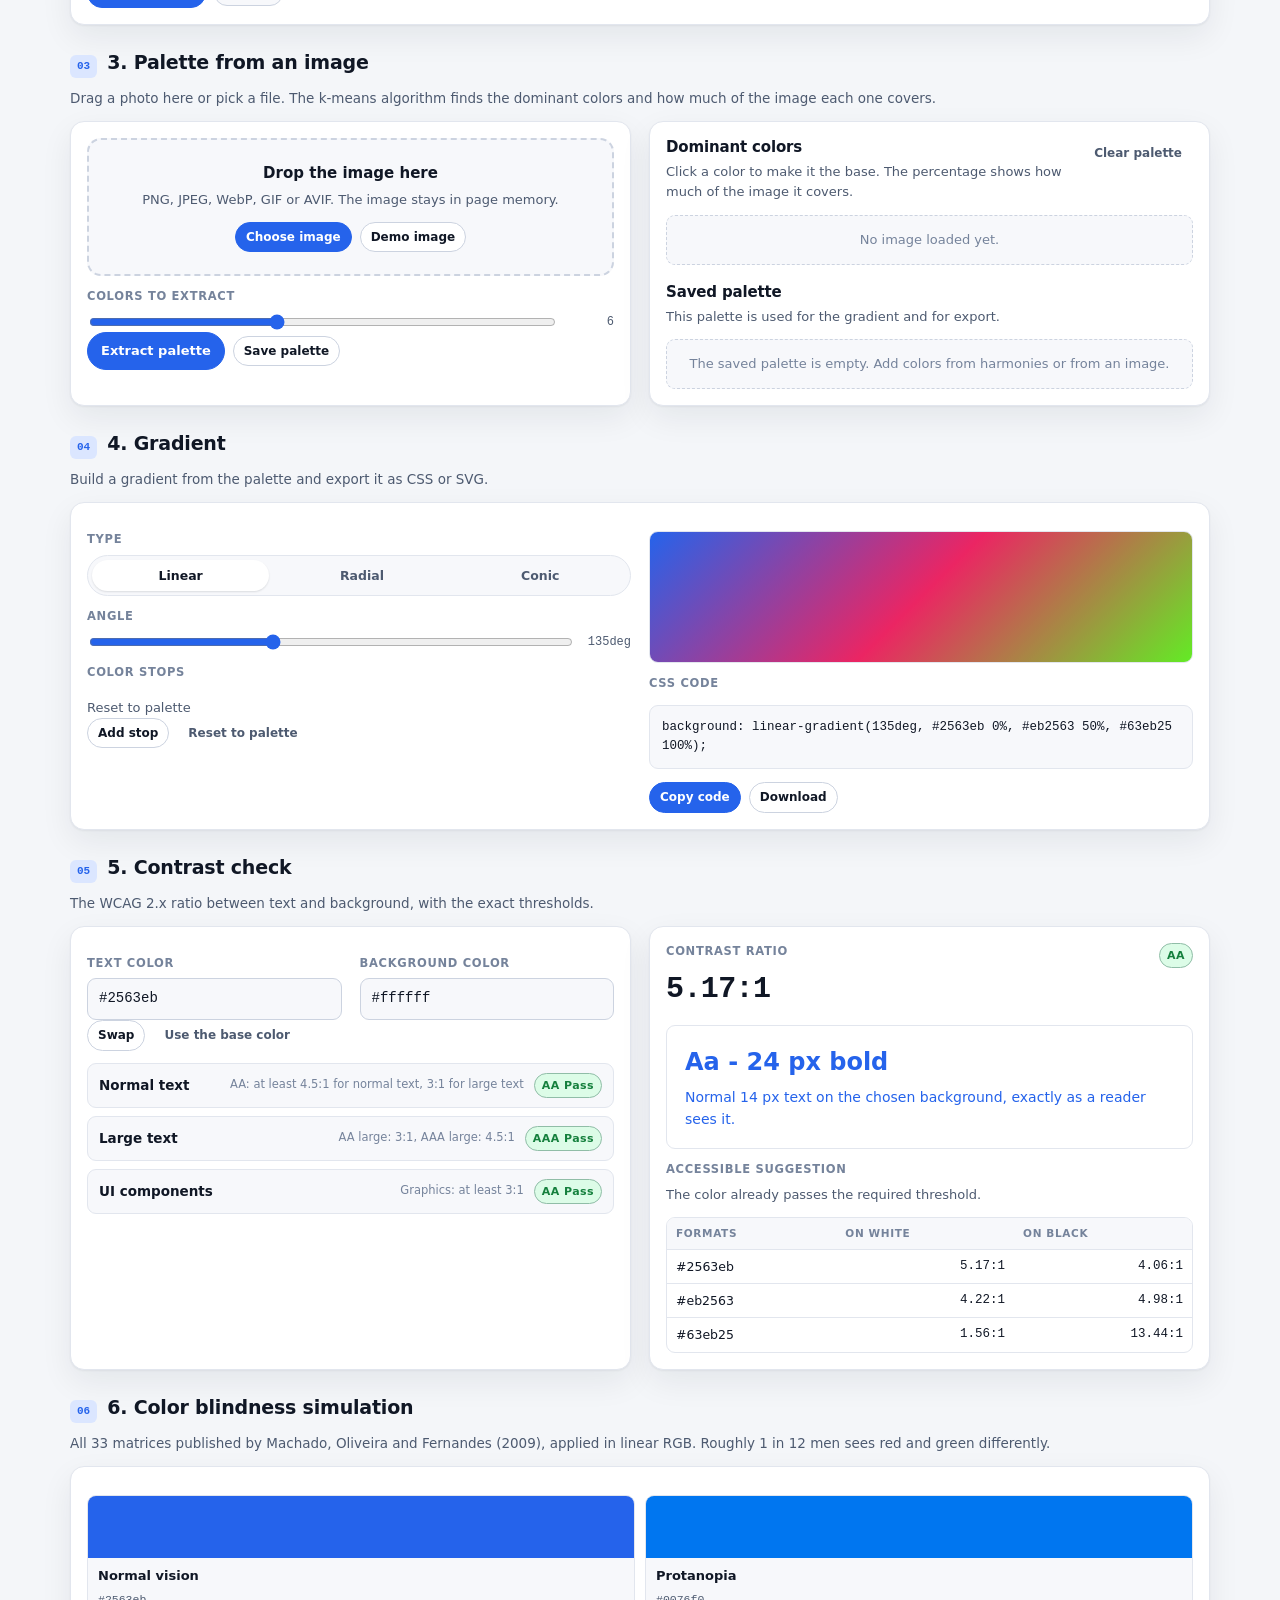
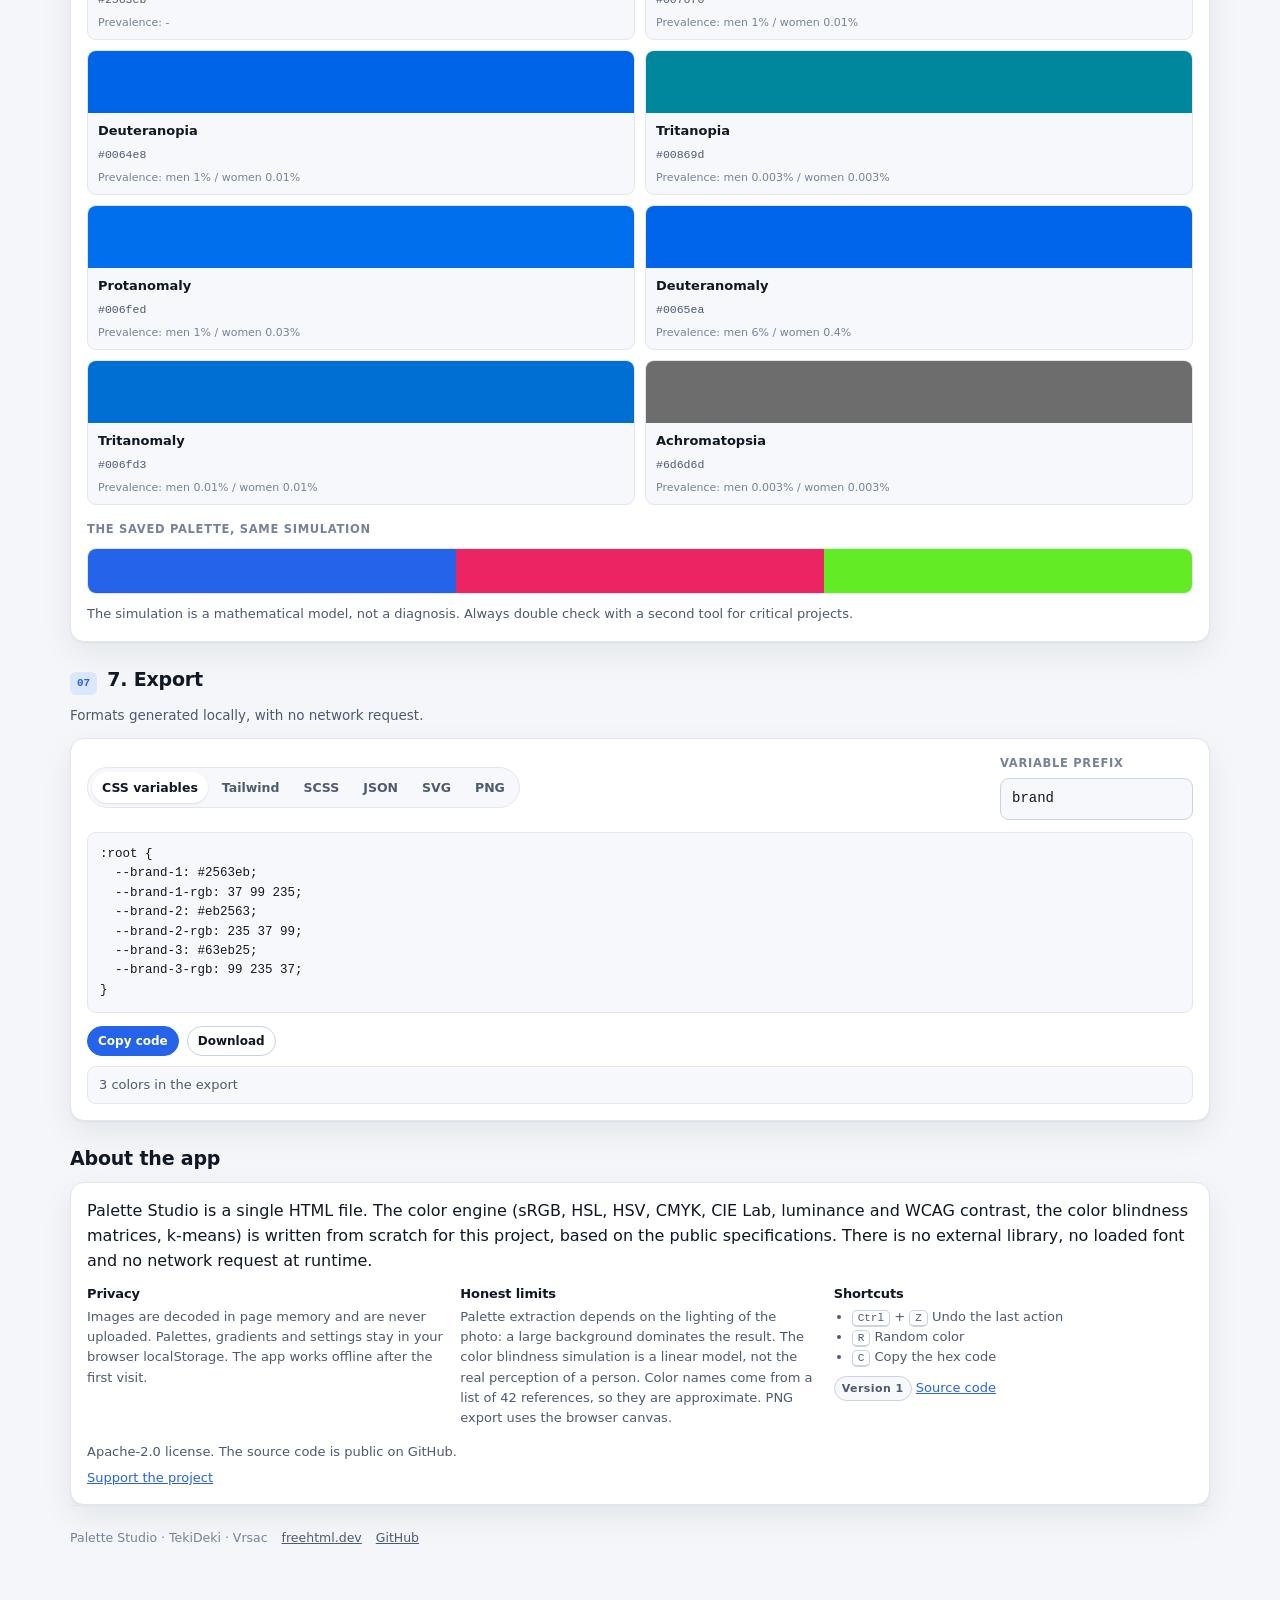
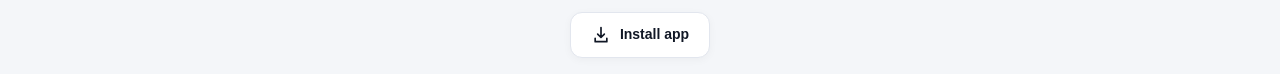
==== commit aba44c5a: "Fix dark theme control contrast" ====
--- a/index.html
+++ b/index.html
@@ -497,7 +497,7 @@
   box-shadow: 0 1px 2px rgba(16, 23, 37, 0.12);
 }
 
-.theme-dark .segmented button[aria-pressed="true"] { background: var(--accent-soft); color: var(--accent); }
+.theme-dark .segmented button[aria-pressed="true"] { background: var(--accent-soft); color: var(--text); }
 
 /* ------------------------------------------------------------------ colors */
 
@@ -3627,16 +3627,16 @@
 <!-- Buton de instalare TekiDeki (Apache-2.0). Sursa: studio/unelte/install-app/ - acelasi bloc în toate uneltele. -->
 <style>
 /* App-scoped install controls. Uses each app's existing theme; no external assets. */
-#td-install-section{box-sizing:border-box;width:100%;max-width:1160px;flex-shrink:0;text-align:center;margin:24px auto 16px;padding:0 16px;color:var(--text,var(--text-color,#17233b))}
+#td-install-section{box-sizing:border-box;width:100%;max-width:1160px;flex-shrink:0;text-align:center;margin:24px auto 16px;padding:0 16px;color:var(--text,var(--text-color,var(--ink,#17233b)))}
 #td-install-section[hidden],#td-install-dialog [hidden]{display:none!important}
-#td-install-button,#td-install-close{box-sizing:border-box;display:inline-flex;align-items:center;justify-content:center;gap:9px;width:auto;max-width:100%;min-height:46px;padding:11px 20px;border:1px solid var(--border,var(--border-color,#aab6c6));border-radius:12px;background:var(--card,var(--card-bg,var(--bg-2,#fff)));color:var(--text,var(--text-color,#17233b));font:600 14px/1.5 -apple-system,BlinkMacSystemFont,'Segoe UI',sans-serif;letter-spacing:normal;cursor:pointer;text-transform:none;white-space:normal;overflow-wrap:anywhere;box-shadow:0 2px 8px #0000000a;touch-action:manipulation}
+#td-install-button,#td-install-close{box-sizing:border-box;display:inline-flex;align-items:center;justify-content:center;gap:9px;width:auto;max-width:100%;min-height:46px;padding:11px 20px;border:1px solid var(--line,var(--border,var(--border-color,#aab6c6)));border-radius:12px;background:var(--panel,var(--surface,var(--card,var(--card-bg,var(--bg-2,#fff)))));color:var(--text,var(--text-color,var(--ink,#17233b)));font:600 14px/1.5 -apple-system,BlinkMacSystemFont,'Segoe UI',sans-serif;letter-spacing:normal;cursor:pointer;text-transform:none;white-space:normal;overflow-wrap:anywhere;box-shadow:0 2px 8px #0000000a;touch-action:manipulation}
 #td-install-button:hover,#td-install-close:hover{box-shadow:0 3px 14px #00000020}
 #td-install-button:focus-visible,#td-install-close:focus-visible{outline:3px solid currentColor;outline-offset:4px}
 #td-install-button:disabled{opacity:.65;cursor:wait}
 #td-install-button svg{flex:0 0 20px;width:20px;height:20px}
 #td-install-status{font:400 13px/1.6 -apple-system,BlinkMacSystemFont,'Segoe UI',sans-serif;color:inherit;max-width:600px;margin:10px auto 0;overflow-wrap:anywhere}
 #td-install-status:empty{display:none}
-#td-install-dialog{box-sizing:border-box;position:fixed;inset:0;width:480px;max-width:calc(100vw - 32px);max-height:calc(100vh - 32px);max-height:calc(100dvh - 32px);margin:auto;padding:24px;border:1px solid var(--border,var(--border-color,#aab6c6));border-radius:18px;background:var(--card,var(--card-bg,var(--bg-2,#fff)));color:var(--text,var(--text-color,#17233b));box-shadow:0 16px 64px #00000050;text-align:left;font:400 14px/1.65 -apple-system,BlinkMacSystemFont,'Segoe UI',sans-serif;overflow:auto;overflow-wrap:anywhere}
+#td-install-dialog{box-sizing:border-box;position:fixed;inset:0;width:480px;max-width:calc(100vw - 32px);max-height:calc(100vh - 32px);max-height:calc(100dvh - 32px);margin:auto;padding:24px;border:1px solid var(--line,var(--border,var(--border-color,#aab6c6)));border-radius:18px;background:var(--panel,var(--surface,var(--card,var(--card-bg,var(--bg-2,#fff)))));color:var(--text,var(--text-color,var(--ink,#17233b)));box-shadow:0 16px 64px #00000050;text-align:left;font:400 14px/1.65 -apple-system,BlinkMacSystemFont,'Segoe UI',sans-serif;overflow:auto;overflow-wrap:anywhere}
 #td-install-dialog::backdrop{background:#0009}
 #td-install-title{font:700 21px/1.3 -apple-system,BlinkMacSystemFont,'Segoe UI',sans-serif;color:inherit;margin:0 0 14px;letter-spacing:normal}
 #td-install-dialog p{font:inherit;color:inherit;margin:0 0 14px}
